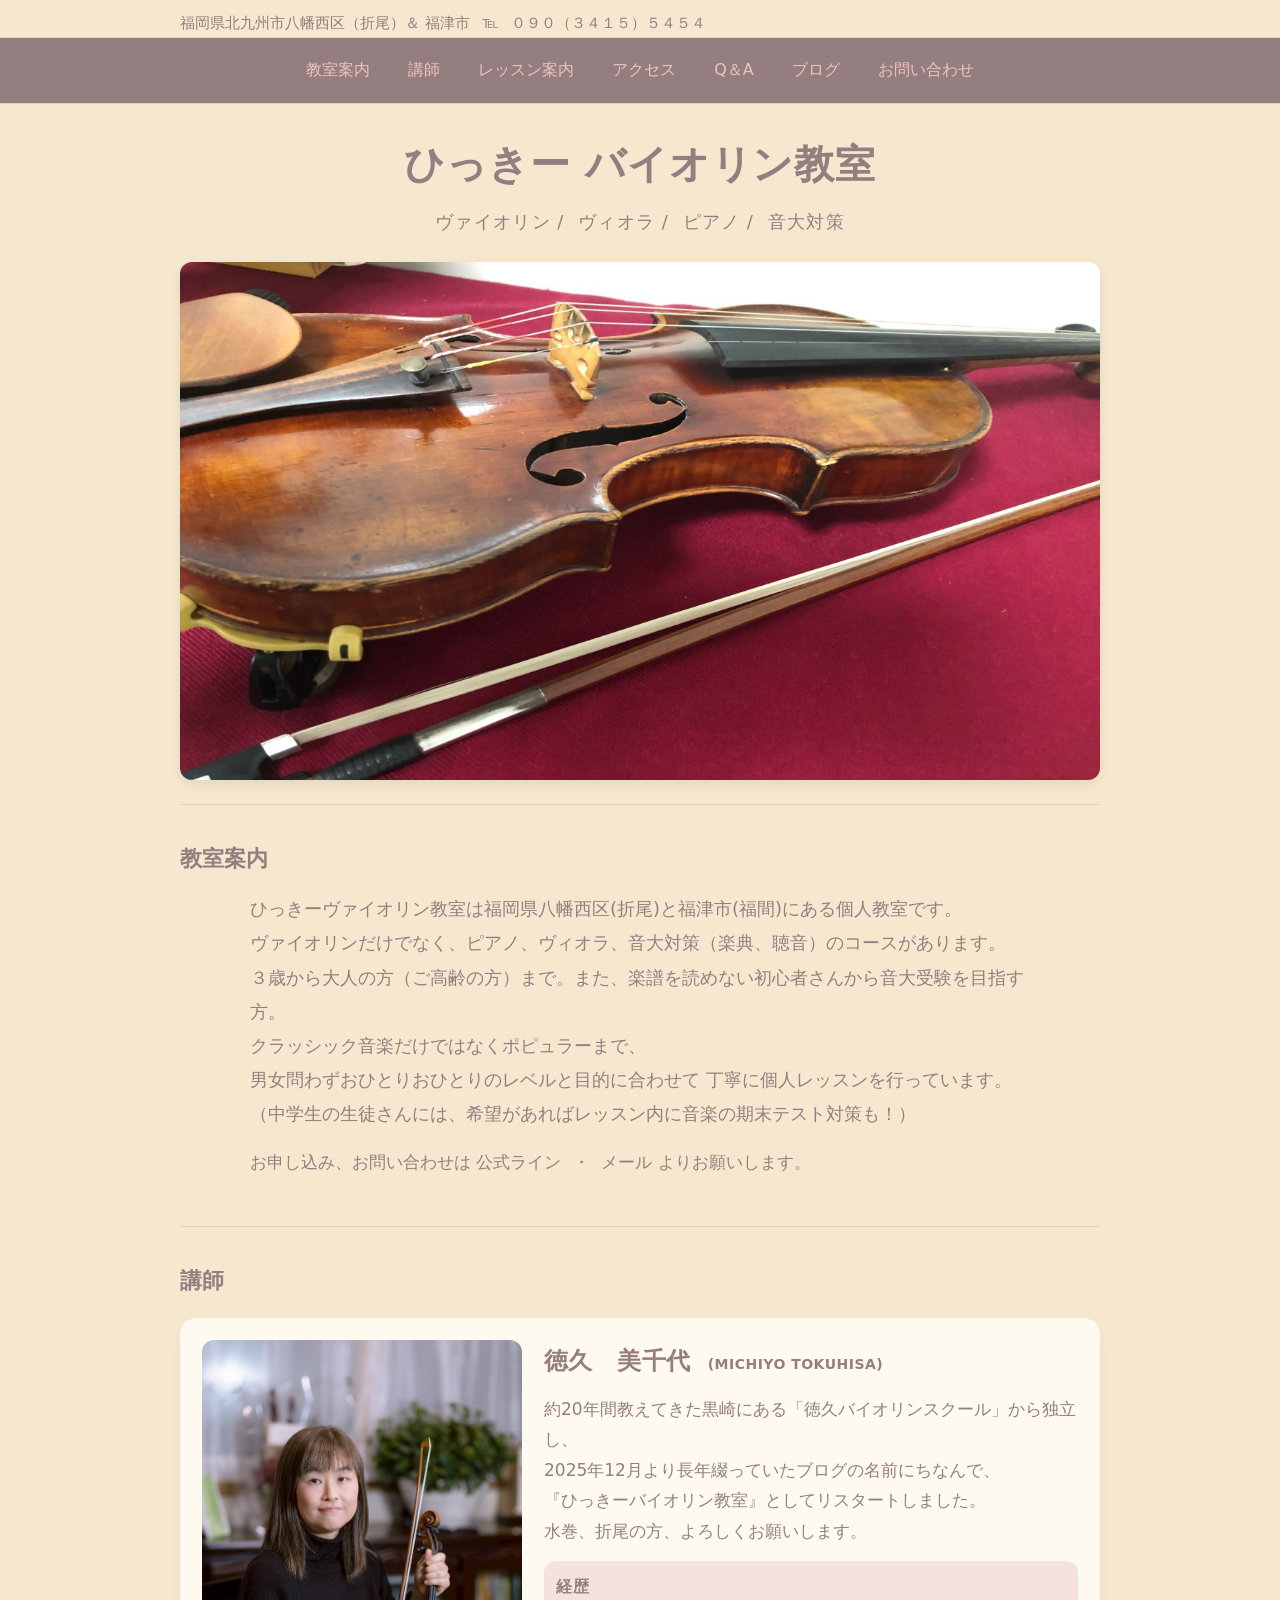
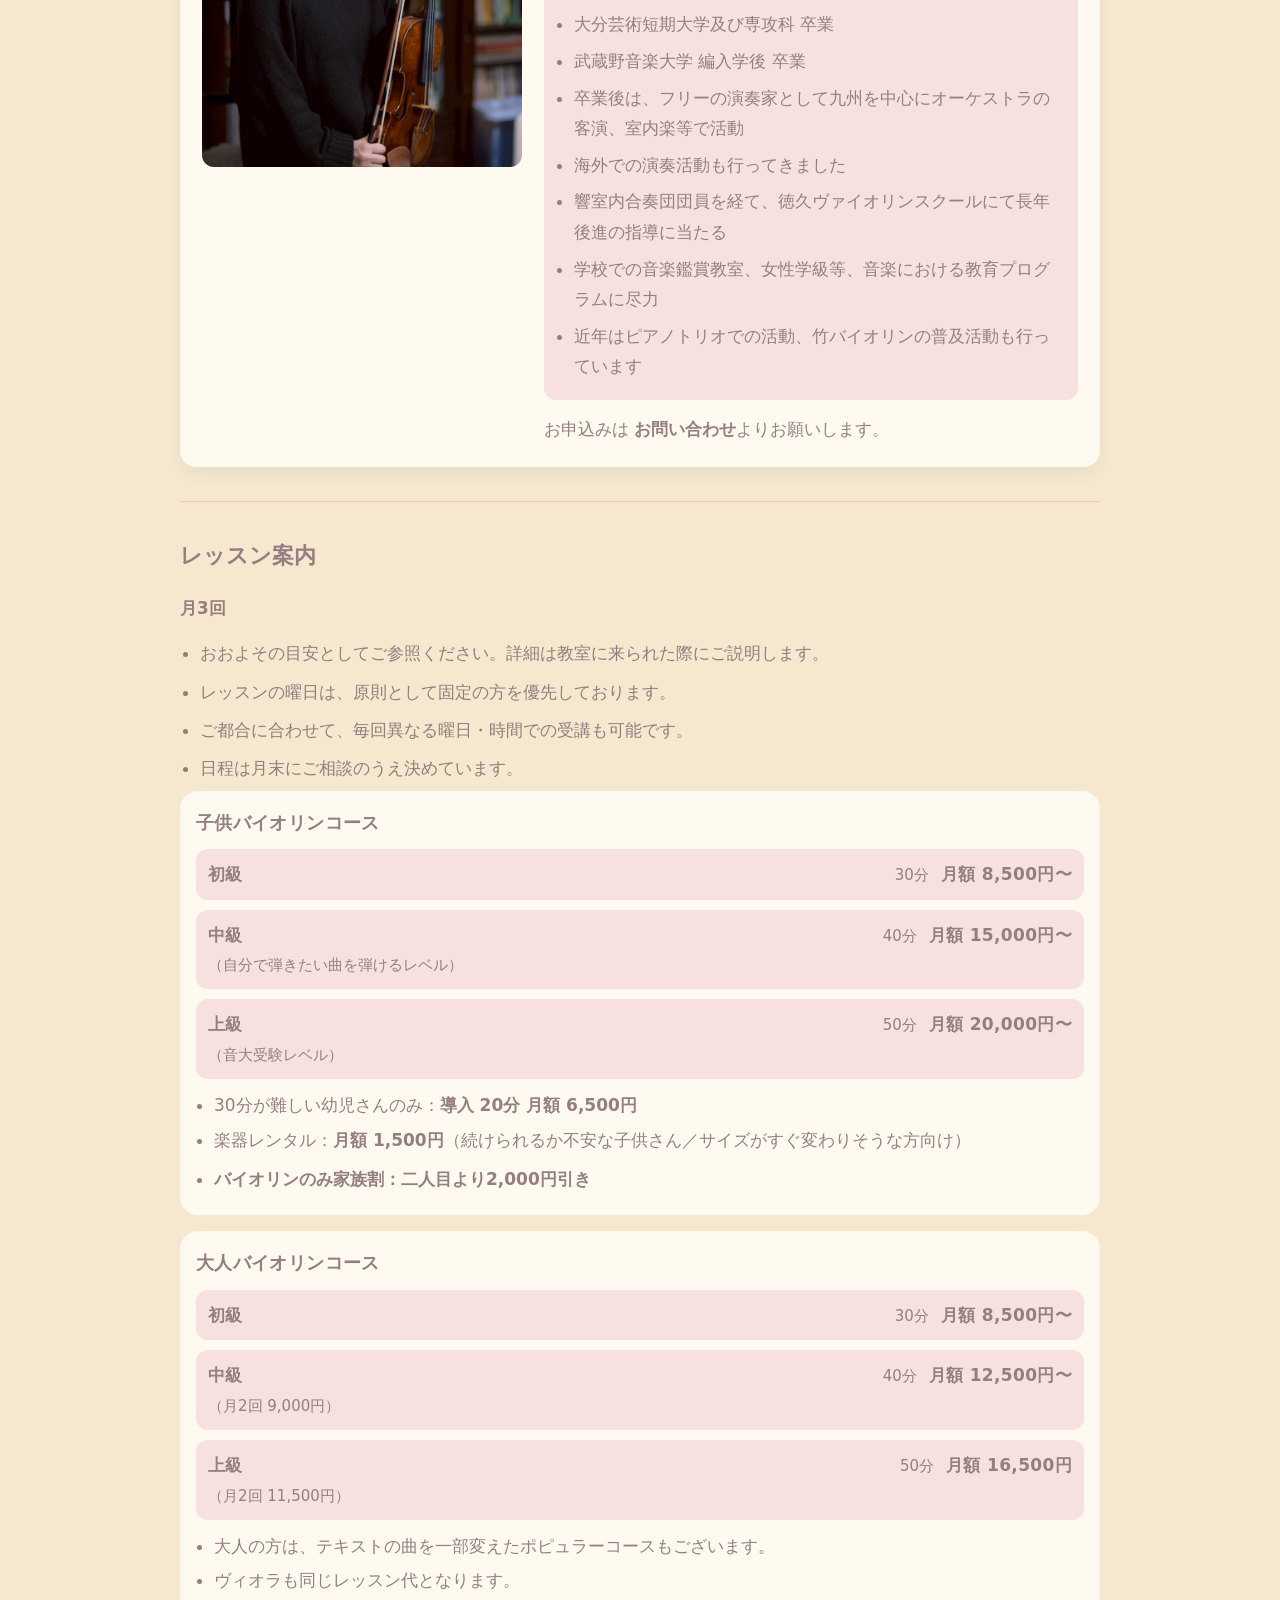
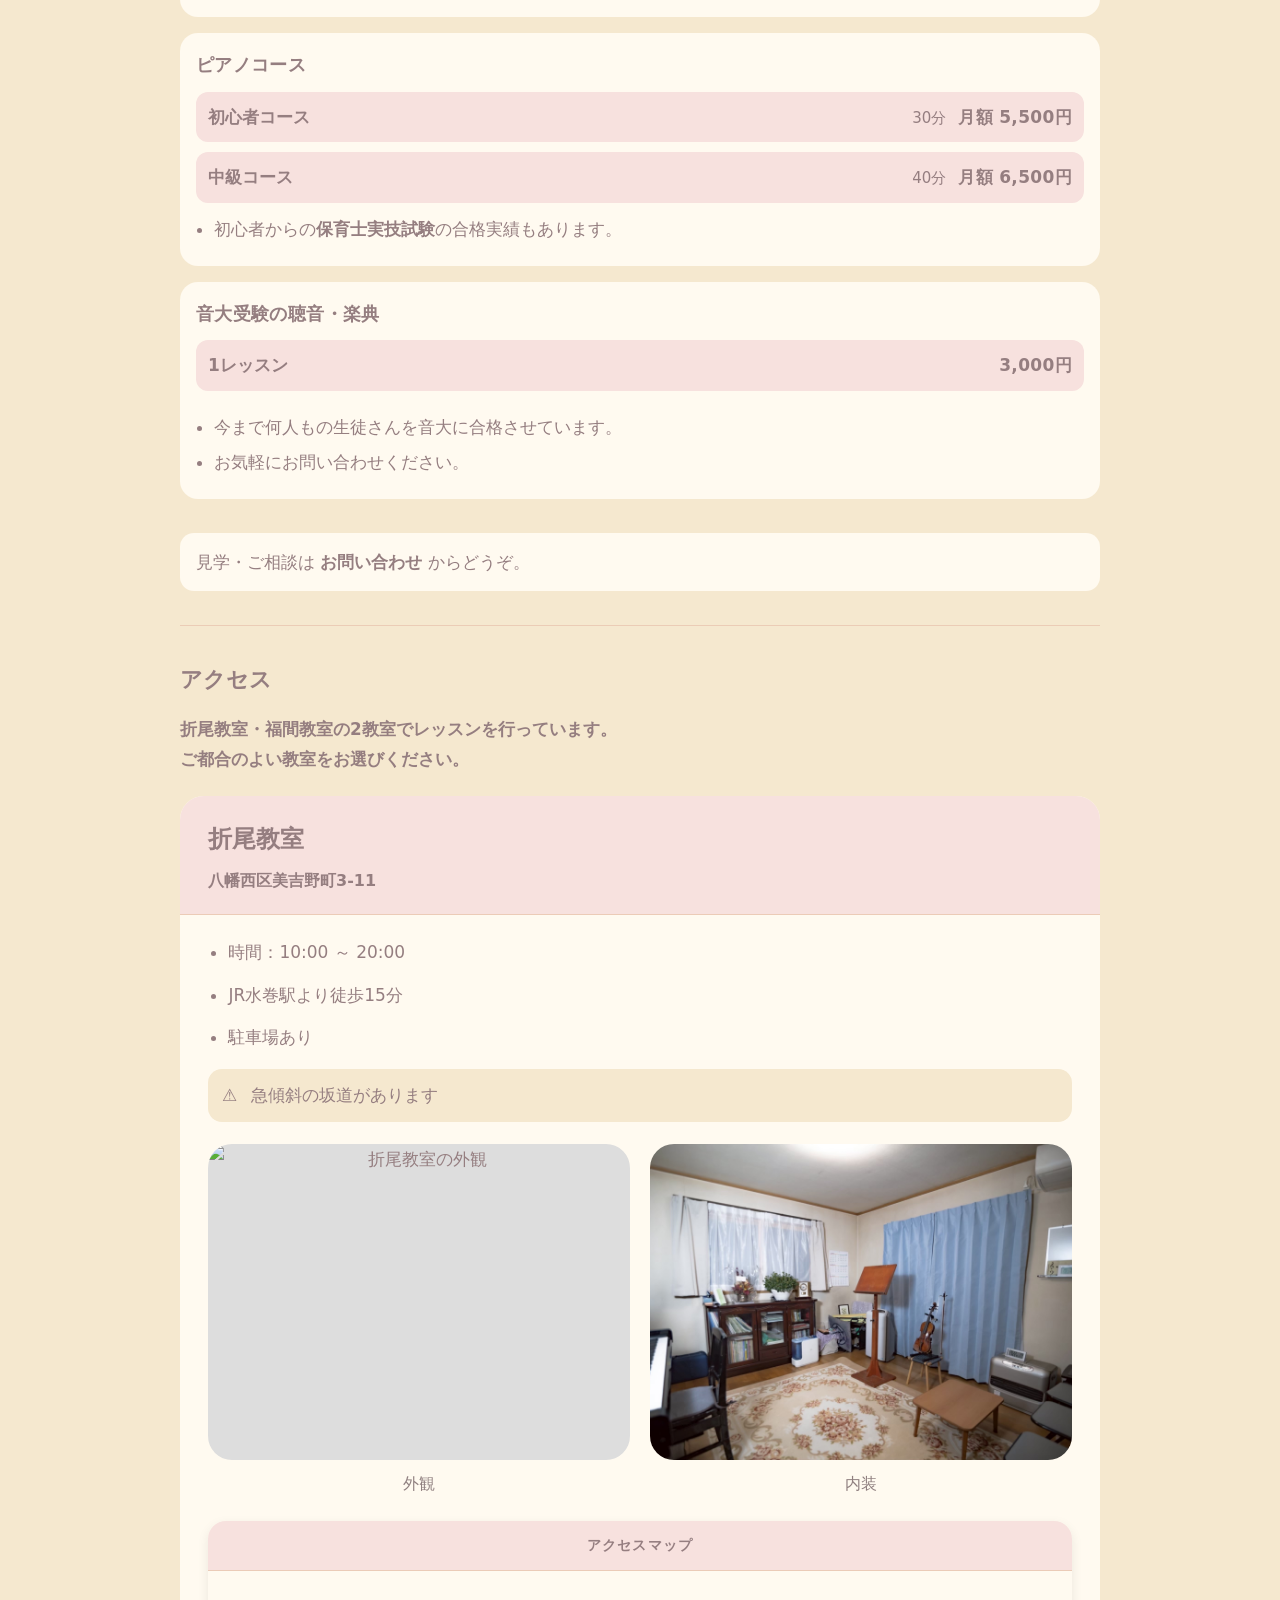
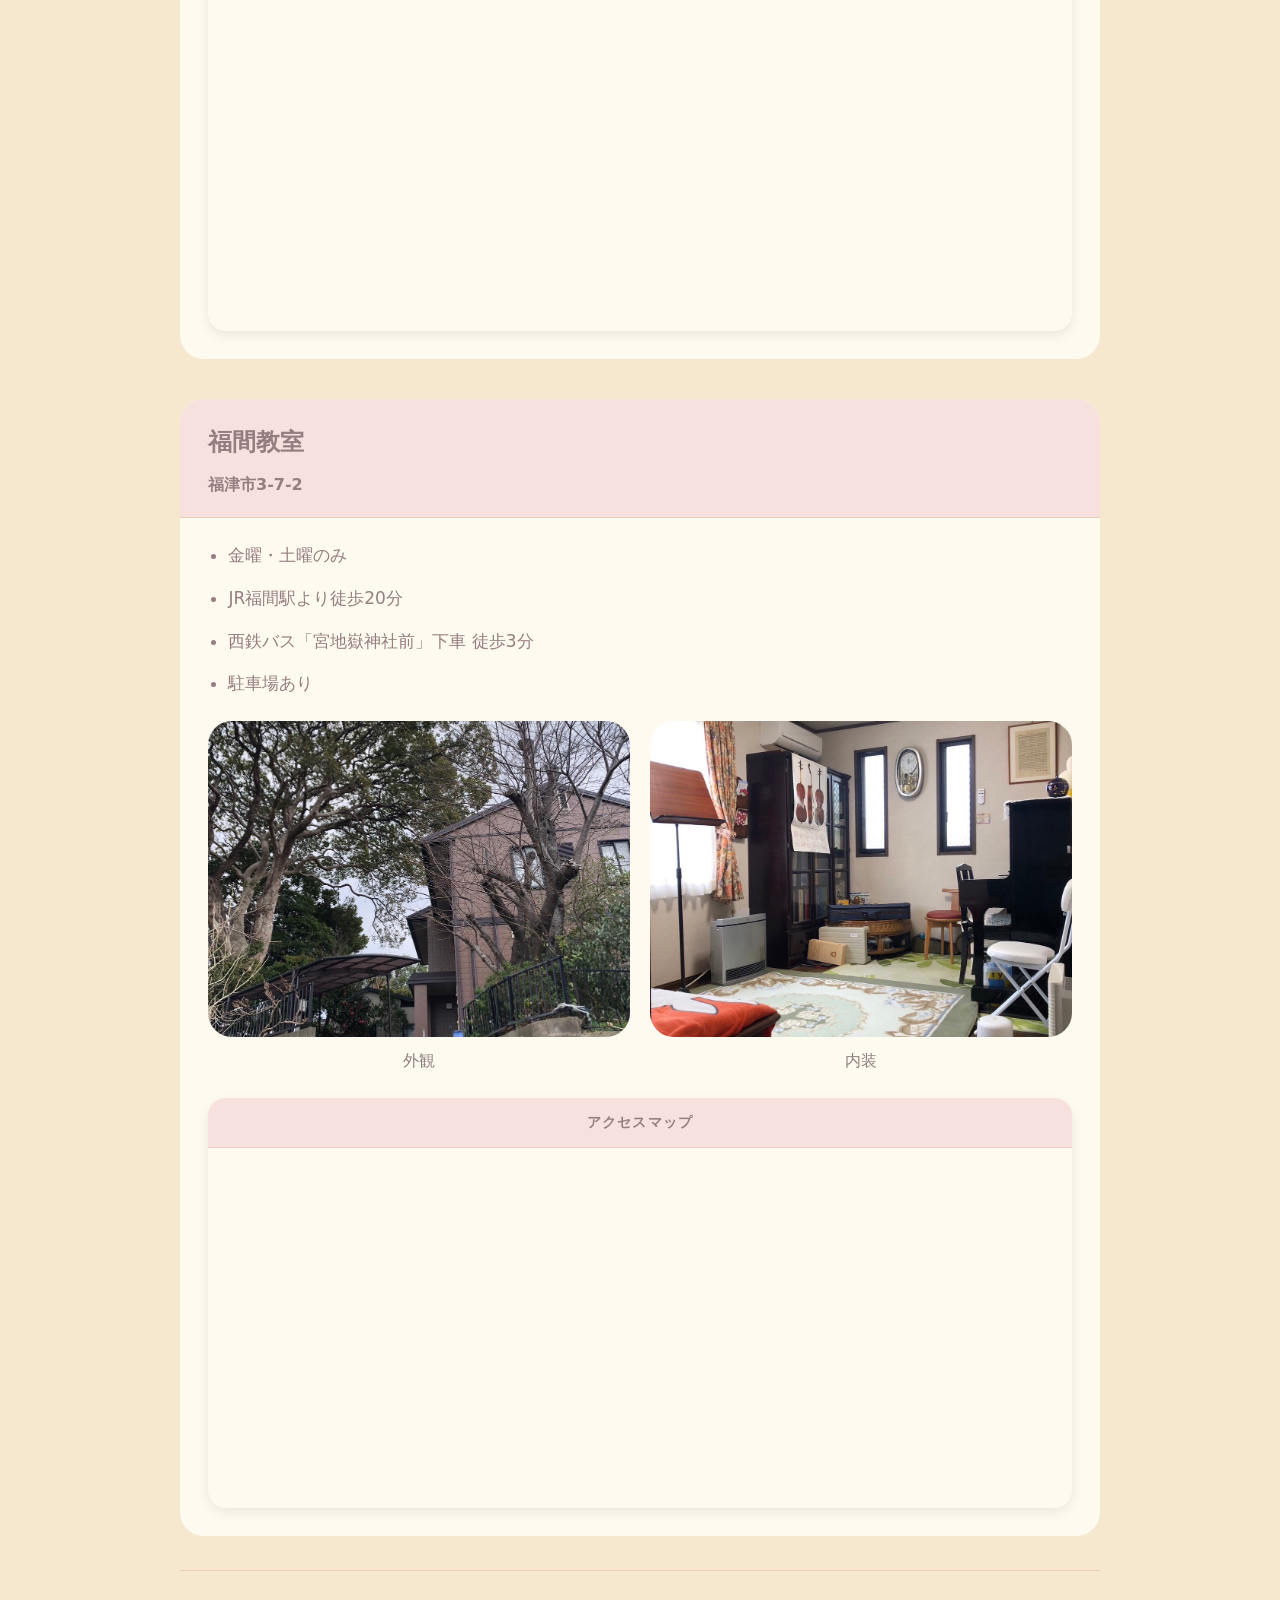
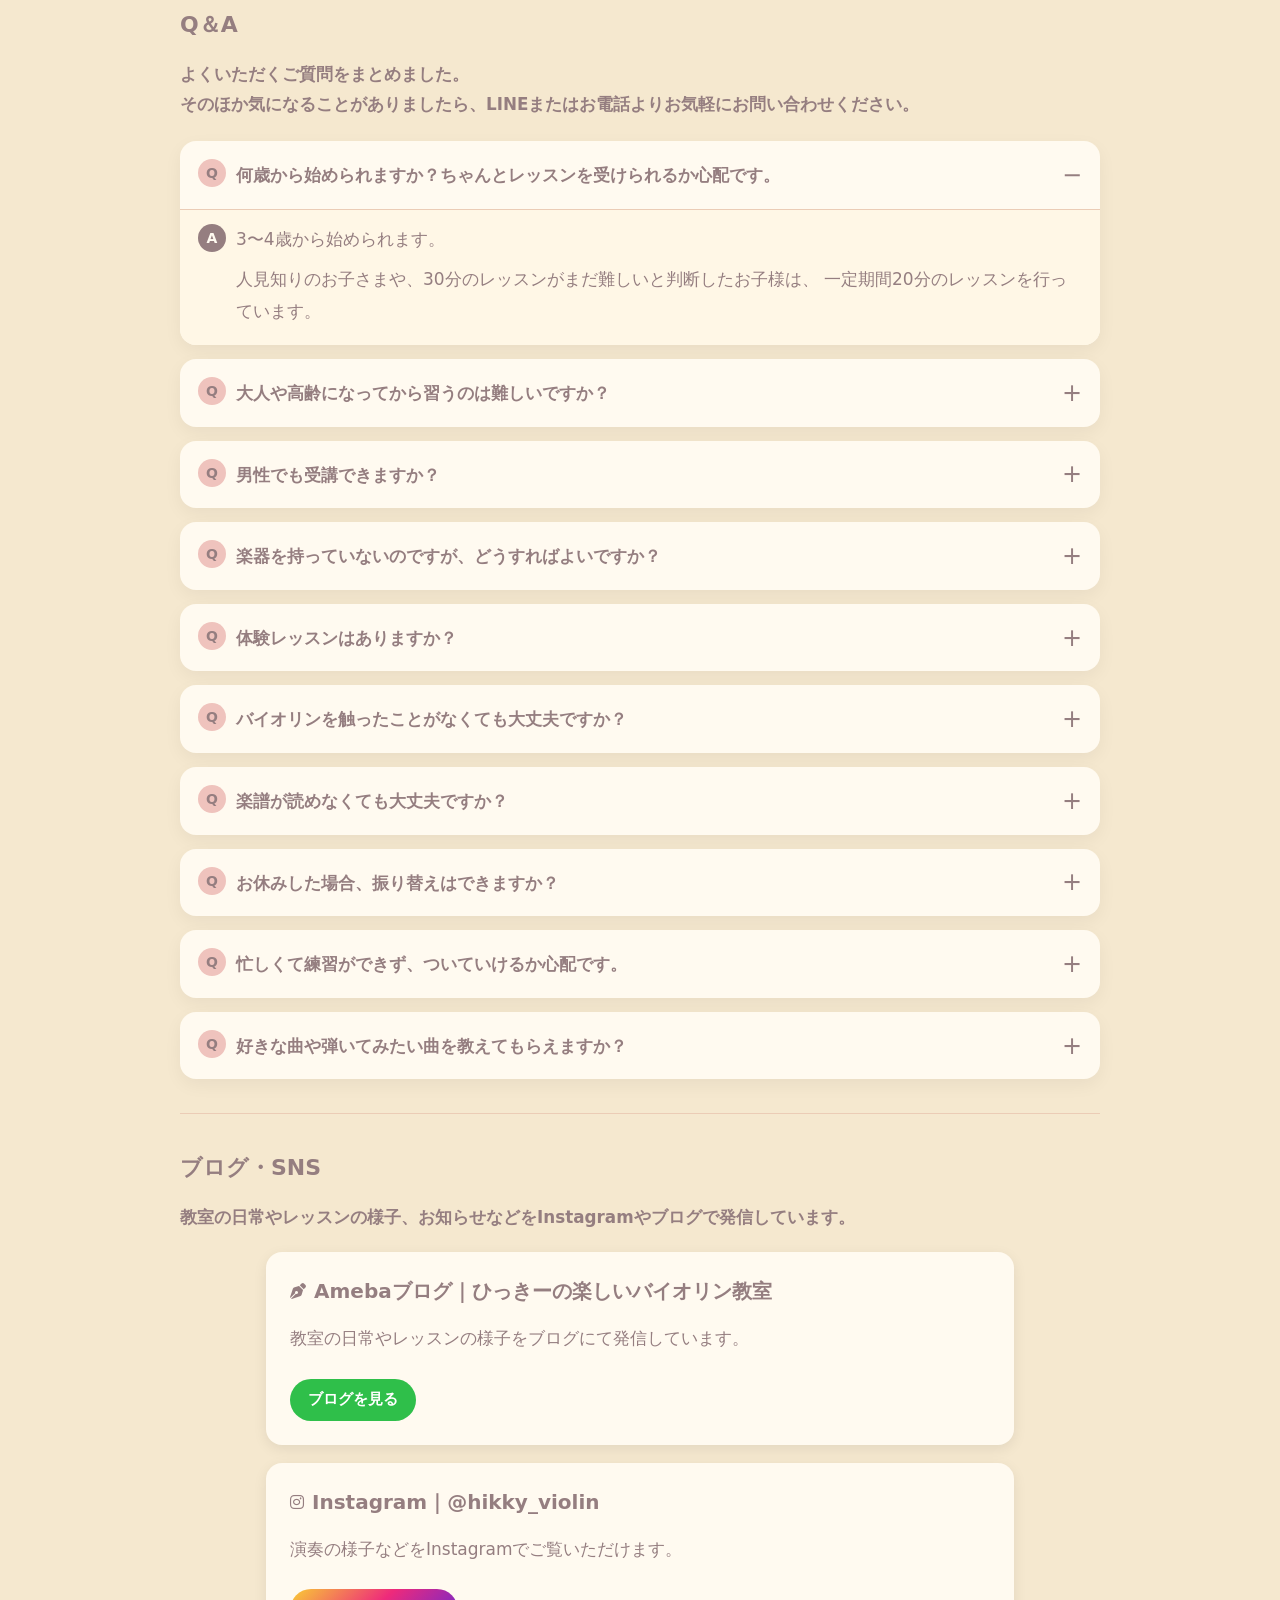
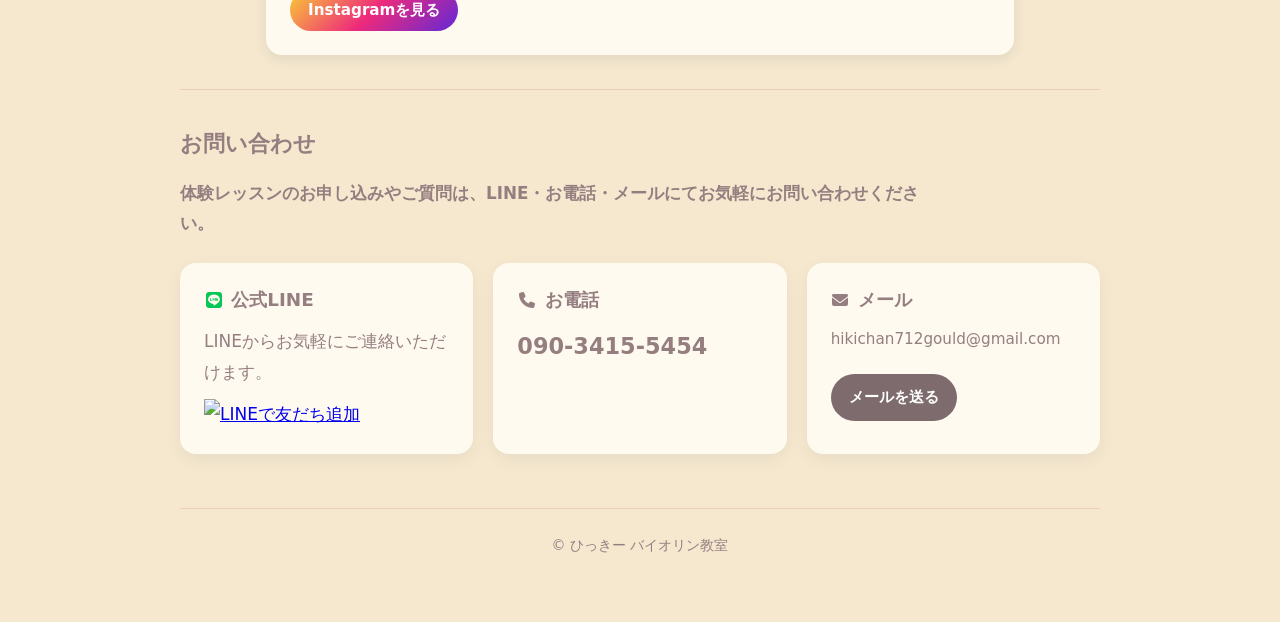
==== index.html @ 06a1b86b "修正" ====
<!doctype html>
<html lang="ja">
<head>
  <meta charset="utf-8">
  <meta name="viewport" content="width=device-width, initial-scale=1">
  <title>ひっきー バイオリン教室</title>
  <link rel="stylesheet" href="style.css">
  <link
  rel="stylesheet"
  href="https://cdnjs.cloudflare.com/ajax/libs/font-awesome/6.5.2/css/all.min.css"
  referrerpolicy="no-referrer"
  />
</head>
<body>
  <div class="topline">
    <span>福岡県北九州市八幡西区（折尾）＆ 福津市</span>
    <span class="sep">℡</span>
    <a href="tel:09034155454">０９０（３４１５）５４５４</a>
  </div>

  <div class="tabbar" role="navigation" aria-label="ページ内メニュー">
    <nav class="menu">
      <a href="#about">教室案内</a>
      <a href="#teacher">講師</a>
      <a href="#lesson">レッスン案内</a>
      <a href="#access">アクセス</a>
      <a href="#qa">Q＆A</a>
      <a href="#blog">ブログ</a>
      <a href="#contact">お問い合わせ</a>
    </nav>
  </div>

  <main class="wrap">
    <header class="hero" id="top">
      <h1 class="title">ひっきー バイオリン教室</h1>
      <p class="course-line">
        <span>ヴァイオリン</span><span class="dot">/</span>
        <span>ヴィオラ</span><span class="dot">/</span>
        <span>ピアノ</span><span class="dot">/</span>
        <span>音大対策</span>
      </p>

      <div class="hero-image">
        <img src="image/violin.png" alt="バイオリン">
      </div>
    </header>

    <section id="about" class="section">
      <h2>教室案内</h2>

      <div class="intro">
        <p>
          ひっきーヴァイオリン教室は福岡県八幡西区(折尾)と福津市(福間)にある個人教室です。<br>
          ヴァイオリンだけでなく、ピアノ、ヴィオラ、音大対策（楽典、聴音）のコースがあります。<br>
          ３歳から大人の方（ご高齢の方）まで。また、楽譜を読めない初心者さんから音大受験を目指す方。<br>
          クラッシック音楽だけではなくポピュラーまで、<br>
          男女問わずおひとりおひとりのレベルと目的に合わせて
          丁寧に個人レッスンを行っています。<br>
          （中学生の生徒さんには、希望があればレッスン内に音楽の期末テスト対策も！）
        </p>

        <p class="contactline">
          お申し込み、お問い合わせは
          <a href="#contact">公式ライン</a>
          <span class="dot">・</span>
          <a href="#contact">メール</a>
          よりお願いします。
        </p>
      </div>
    </section>

    <section id="teacher" class="section">
      <h2>講師</h2>

      <div class="teacher-card">
        <div class="teacher-photo">
          <img src="image/teacher.JPG" alt="講師の写真">
        </div>

        <div class="teacher-body">
          <p class="teacher-name">
            徳久　美千代 <span class="teacher-en">(MICHIYO TOKUHISA)</span>
          </p>

          <p class="teacher-lead">
            約20年間教えてきた黒崎にある「徳久バイオリンスクール」から独立し、<br>
            2025年12月より長年綴っていたブログの名前にちなんで、<br>
            『ひっきーバイオリン教室』としてリスタートしました。<br>
            水巻、折尾の方、よろしくお願いします。
          </p>

          <div class="teacher-block">
            <p class="teacher-label">経歴</p>
            <ul class="teacher-list">
              <li>大分芸術短期大学及び専攻科 卒業</li>
              <li>武蔵野音楽大学 編入学後 卒業</li>
              <li>卒業後は、フリーの演奏家として九州を中心にオーケストラの客演、室内楽等で活動</li>
              <li>海外での演奏活動も行ってきました</li>
              <li>響室内合奏団団員を経て、徳久ヴァイオリンスクールにて長年後進の指導に当たる</li>
              <li>学校での音楽鑑賞教室、女性学級等、音楽における教育プログラムに尽力</li>
              <li>近年はピアノトリオでの活動、竹バイオリンの普及活動も行っています</li>
            </ul>
          </div>

          <p class="teacher-cta">
            お申込みは <a href="#contact">お問い合わせ</a>よりお願いします。
          </p>
        </div>
      </div>
    </section>

    <section id="lesson" class="section">
      <h2>レッスン案内</h2>

      <div class="lesson-summary">
        <p class="lesson-main">
          <b>月3回</b>
        </p>

        <ul class="lesson-summary-list">
          <li>おおよその目安としてご参照ください。詳細は教室に来られた際にご説明します。</li>
          <li>レッスンの曜日は、原則として固定の方を優先しております。</li>
          <li>ご都合に合わせて、毎回異なる曜日・時間での受講も可能です。</li>
          <li>日程は月末にご相談のうえ決めています。</li>
        </ul>
      </div>

        <div class="lesson-grid">
          <article class="lesson-card">
            <div class="lesson-head">
              <h3>子供バイオリンコース</h3>
            </div>

            <div class="price-table">
              <div class="price-row">
                <div class="price-left">
                  <div class="price-title">初級</div>
                </div>
                <div class="price-right">
                  <span class="price-time">30分</span>
                  <span class="price-money">月額 8,500円〜</span>
                </div>
              </div>

              <div class="price-row">
                <div class="price-left">
                  <div class="price-title">中級</div>
                  <div class="price-note">（自分で弾きたい曲を弾けるレベル）</div>
                </div>
                <div class="price-right">
                  <span class="price-time">40分</span>
                  <span class="price-money">月額 15,000円〜</span>
                </div>
              </div>

              <div class="price-row">
                <div class="price-left">
                  <div class="price-title">上級</div>
                  <div class="price-note">（音大受験レベル）</div>
                </div>
                <div class="price-right">
                  <span class="price-time">50分</span>
                  <span class="price-money">月額 20,000円〜</span>
                </div>
              </div>
            </div>

            <ul class="lesson-notes">
              <li>30分が難しい幼児さんのみ：<b>導入 20分 月額 6,500円</b></li>
              <li>楽器レンタル：<b>月額 1,500円</b>（続けられるか不安な子供さん／サイズがすぐ変わりそうな方向け）</li>
              <li class="strong">バイオリンのみ家族割：<b>二人目より2,000円引き</b></li>
            </ul>
          </article>

          <article class="lesson-card">
            <div class="lesson-head">
              <h3>大人バイオリンコース</h3>
            </div>

            <div class="price-table">
              <div class="price-row">
                <div class="price-left">
                  <div class="price-title">初級</div>
                </div>
                <div class="price-right">
                  <span class="price-time">30分</span>
                  <span class="price-money">月額 8,500円〜</span>
                </div>
              </div>

              <div class="price-row">
                <div class="price-left">
                  <div class="price-title">中級</div>
                  <div class="price-note">（月2回 9,000円）</div>
                </div>
                <div class="price-right">
                  <span class="price-time">40分</span>
                  <span class="price-money">月額 12,500円〜</span>
                </div>
              </div>

              <div class="price-row">
                <div class="price-left">
                  <div class="price-title">上級</div>
                  <div class="price-note">（月2回 11,500円）</div>
                </div>
                <div class="price-right">
                  <span class="price-time">50分</span>
                  <span class="price-money">月額 16,500円</span>
                </div>
              </div>
            </div>

            <ul class="lesson-notes">
              <li>大人の方は、テキストの曲を一部変えたポピュラーコースもございます。</li>
              <li>ヴィオラも同じレッスン代となります。</li>
            </ul>
          </article>

          <article class="lesson-card">
            <div class="lesson-head">
              <h3>ピアノコース</h3>
            </div>

            <div class="price-table">
              <div class="price-row">
                <div class="price-left">
                  <div class="price-title">初心者コース</div>
                </div>
                <div class="price-right">
                  <span class="price-time">30分</span>
                  <span class="price-money">月額 5,500円</span>
                </div>
              </div>

              <div class="price-row">
                <div class="price-left">
                  <div class="price-title">中級コース</div>
                </div>
                <div class="price-right">
                  <span class="price-time">40分</span>
                  <span class="price-money">月額 6,500円</span>
                </div>
              </div>
            </div>

            <ul class="lesson-notes">
              <li>初心者からの<b>保育士実技試験</b>の合格実績もあります。</li>
            </ul>
          </article>

                  <article class="lesson-card">
            <div class="lesson-head">
              <h3>音大受験の聴音・楽典</h3>
            </div>

            <div class="price-table">
              <div class="price-row">
                <div class="price-left">
                  <div class="price-title">1レッスン</div>
                </div>
                <div class="price-right">
                  <span class="price-money">3,000円</span>
                </div>
              </div>

            <ul class="lesson-notes">
              <li>今まで何人もの生徒さんを音大に合格させています。</li>
              <li>お気軽にお問い合わせください。</li>
            </ul>
          </article>

        <div class="lesson-cta">
          <p class="lesson-cta-text">
            見学・ご相談は <a href="#contact">お問い合わせ</a> からどうぞ。
          </p>
        </div>
      </div>
    </section>

    <section id="access" class="section">
      <h2>アクセス</h2>

      <p class="access-lead">
        折尾教室・福間教室の2教室でレッスンを行っています。<br>
        ご都合のよい教室をお選びください。
      </p>

      <div class="access-grid">
        <!-- 折尾教室 -->
        <article class="access-card">
          <div class="access-head">
            <h3 class="access-name">折尾教室</h3>
            <p class="access-address">八幡西区美吉野町3-11</p>
          </div>

          <div class="access-body">
            <ul class="access-list">
              <li>時間：10:00 ～ 20:00</li>
              <li>JR水巻駅より徒歩15分</li>
              <li>駐車場あり</li>
            </ul>

            <p class="access-note">
              <span class="access-note-icon">⚠</span>
              急傾斜の坂道があります
            </p>
          </div>

          <div class="access-photos">
            <figure class="access-photo-item">
              <img src="image/orio-outside.jpeg" alt="折尾教室の外観">
              <figcaption>外観</figcaption>
            </figure>
            <figure class="access-photo-item">
              <img src="image/orio-inside.JPG" alt="折尾教室の内装">
              <figcaption>内装</figcaption>
            </figure>
          </div>

          <div class="access-map">
            <p class="access-map-title">アクセスマップ</p>
            <iframe
              src="https://www.google.com/maps/embed?pb=!1m18!1m12!1m3!1d3313.392529629147!2d130.7018900747755!3d33.85377342818557!2m3!1f0!2f0!3f0!3m2!1i1024!2i768!4f13.1!3m3!1m2!1s0x3543c8dd1123e09f%3A0xff519459af72a711!2z44Gy44Gj44GN44O844OQ44Kk44Kq44Oq44Oz5pWZ5a6kKOaKmOWwvik!5e0!3m2!1sja!2sjp!4v1773119878352!5m2!1sja!2sjp"
              loading="lazy"
              referrerpolicy="no-referrer-when-downgrade"
              allowfullscreen>
            </iframe>
          </div>
        </article>

        <!-- 福間教室 -->
        <article class="access-card">
          <div class="access-head">
            <h3 class="access-name">福間教室</h3>
            <p class="access-address">福津市3-7-2</p>
          </div>

          <div class="access-body">
            <ul class="access-list">
              <li>金曜・土曜のみ</li>
              <li>JR福間駅より徒歩20分</li>
              <li>西鉄バス「宮地嶽神社前」下車 徒歩3分</li>
              <li>駐車場あり</li>
            </ul>
          </div>

          <div class="access-photos">
            <figure class="access-photo-item">
              <img src="image/fukuma-outside.jpg" alt="福間教室の外観">
              <figcaption>外観</figcaption>
            </figure>
            <figure class="access-photo-item">
              <img src="image/fukuma-inside.jpg" alt="福間教室の内装">
              <figcaption>内装</figcaption>
            </figure>
          </div>

          <div class="access-map">
            <p class="access-map-title">アクセスマップ</p>
            <iframe
              src="https://www.google.com/maps/embed?pb=!1m18!1m12!1m3!1d3316.3931439535813!2d130.4814954747718!3d33.77634443224982!2m3!1f0!2f0!3f0!3m2!1i1024!2i768!4f13.1!3m3!1m2!1s0x3542294431934e19%3A0x6fef5cfd86f785c0!2z44Gy44Gj44GN44O844OQ44Kk44Kq44Oq44Oz5pWZ5a6k77yI56aP6ZaT77yJ!5e0!3m2!1sja!2sjp!4v1773119811101!5m2!1sja!2sjp"
              loading="lazy"
              referrerpolicy="no-referrer-when-downgrade"
              allowfullscreen>
            </iframe>
          </div>
        </article>
      </div>
    </section>

    <section id="qa" class="section">
      <h2>Q＆A</h2>

      <p class="qa-lead">
        よくいただくご質問をまとめました。<br>
        そのほか気になることがありましたら、LINEまたはお電話よりお気軽にお問い合わせください。
      </p>

      <div class="qa-list">
        <details class="qa-item" open>
          <summary><span>何歳から始められますか？ちゃんとレッスンを受けられるか心配です。</span></summary>
          <div class="qa-answer">
            <p class="qa-answer-main">3〜4歳から始められます。</p>
            <p class="qa-answer-sub">
              人見知りのお子さまや、30分のレッスンがまだ難しいと判断したお子様は、
              一定期間20分のレッスンを行っています。
            </p>
          </div>
        </details>

        <details class="qa-item">
          <summary><span>大人や高齢になってから習うのは難しいですか？</span></summary>
          <div class="qa-answer">
            <p class="qa-answer-main">いいえ、難しくありません。</p>
            <p class="qa-answer-sub">
              大人になってからバイオリンを初めて、憧れの楽曲を弾けるようになった方もたくさんいらっしゃいます。<br>
              生徒様の中には70歳になってから習い始めた方もおり、新しい趣味が出来たと楽しく通われています。<br>
              手先と脳の運動が良い刺激になるとおっしゃる方もいますので、ご高齢の方にもおすすめです。
            </p>
          </div>
        </details>

        <details class="qa-item">
          <summary><span>男性でも受講できますか？</span></summary>
          <div class="qa-answer">
            <p class="qa-answer-main">はい。性別を問わず、どなたでも受講していただけます。</p>
            <p class="qa-answer-sub">
              当教室では全体の3割ほど男性の生徒さんが通われています。
            </p>
          </div>
        </details>

        <details class="qa-item">
          <summary><span>楽器を持っていないのですが、どうすればよいですか？</span></summary>
          <div class="qa-answer">
            <p class="qa-answer-main">見学の際におすすめの楽器をご案内しています。</p>
            <p class="qa-answer-sub">
              また、レンタル楽器のご用意もありますので、まだ楽器をお持ちでない方もお気軽にご相談ください。
            </p>
          </div>
        </details>

        <details class="qa-item">
          <summary><span>体験レッスンはありますか？</span></summary>
          <div class="qa-answer">
            <p class="qa-answer-main">まずはレッスンのご見学をおすすめしています。</p>
            <p class="qa-answer-sub">
              バイオリンは、すぐに音を出して演奏できる楽器ではないため、当教室ではまずレッスンのご見学をおすすめしております。<br>
              教室の雰囲気や指導内容をご覧いただいた上で、ご検討いただければと思います。
            </p>
          </div>
        </details>

        <details class="qa-item">
          <summary><span>バイオリンを触ったことがなくても大丈夫ですか？</span></summary>
          <div class="qa-answer">
            <p class="qa-answer-main">はい、大丈夫です。</p>
            <p class="qa-answer-sub">
              バイオリンだけでなくピアノなど楽器全般に触れたことのない生徒さんも多数いらっしゃいますので、ご安心ください。

            </p>
          </div>
        </details>

        <details class="qa-item">
          <summary><span>楽譜が読めなくても大丈夫ですか？</span></summary>
          <div class="qa-answer">
            <p class="qa-answer-main">はい、大丈夫です。</p>
            <p class="qa-answer-sub">
              ピアノの生徒さんはワークブックを使って楽譜を読む練習を行い、
              バイオリンの生徒さんも段階的に読めるように進めていきます。
            </p>
          </div>
        </details>

        <details class="qa-item">
          <summary><span>お休みした場合、振り替えはできますか？</span></summary>
          <div class="qa-answer">
            <p class="qa-answer-main">振り替えレッスンは可能です。</p>
            <p class="qa-answer-sub">
              ただし、当日キャンセルの場合は振り替えレッスンが10分短縮となります。<br>
              また、キャンセルが何度も続く場合には、振り替えをお受けできないことがあります。
            </p>
          </div>
        </details>

        <details class="qa-item">
          <summary><span>忙しくて練習ができず、ついていけるか心配です。</span></summary>
          <div class="qa-answer">
            <p class="qa-answer-main">生徒さんお一人おひとりのペースに合わせてレッスンを行っていますので、ご安心ください。</p>
          </div>
        </details>

        <details class="qa-item">
          <summary><span>好きな曲や弾いてみたい曲を教えてもらえますか？</span></summary>
          <div class="qa-answer">
            <p class="qa-answer-main">ご希望の曲の指導も行っています。</p>
            <p class="qa-answer-sub">
              発表会やご自身で演奏される機会に向けて、ご希望の曲の指導も行っています。<br>
              ただし、レッスンの進度や曲の難易度によっては、ご希望に添えない場合もありますのでご了承ください。
            </p>
          </div>
        </details>
      </div>

    </section>

    <section id="blog" class="section">
      <h2>ブログ・SNS</h2>

      <p class="blog-card-lead">
        教室の日常やレッスンの様子、お知らせなどをInstagramやブログで発信しています。
      </p>

      <a
        href="https://ameblo.jp/tamachan4pudding/"
        class="blog-link-card ameblo-card"
        target="_blank"
        rel="noopener"
      >
        <div class="blog-link-card-text">
          <h3>
            <i class="fa-solid fa-pen-nib blog-title-icon" aria-hidden="true"></i>
            Amebaブログ｜ひっきーの楽しいバイオリン教室
          </h3>
          <p>教室の日常やレッスンの様子をブログにて発信しています。</p>
          <span class="blog-link-button">ブログを見る</span>
        </div>
      </a>

      <a
        href="https://www.instagram.com/hikky_violin/"
        class="blog-link-card instagram-card"
        target="_blank"
        rel="noopener"
      >
        <div class="blog-link-card-text">
          <h3>
            <i class="fa-brands fa-instagram blog-title-icon" aria-hidden="true"></i>
            Instagram｜@hikky_violin
          </h3>
          <p>演奏の様子などをInstagramでご覧いただけます。</p>
          <span class="blog-link-button">Instagramを見る</span>
        </div>
      </a>
    </section>

    <section id="contact" class="section">
      <h2>お問い合わせ</h2>
      <p class="contact-lead">
        体験レッスンのお申し込みやご質問は、LINE・お電話・メールにてお気軽にお問い合わせください。
      </p>

      <div class="contact-grid">
        <!-- LINE -->
        <div class="contact-card">
          <h3 class="contact-title">
            <i class="fa-brands fa-line" aria-hidden="true"></i>
            <span>公式LINE</span>
          </h3>
          <p>LINEからお気軽にご連絡いただけます。</p>
          <a href="https://lin.ee/ZvDNDqdn" target="_blank" rel="noopener">
            <img src="https://scdn.line-apps.com/n/line_add_friends/btn/ja.png" alt="LINEで友だち追加">
          </a>
        </div>

        <!-- 電話 -->
        <div class="contact-card">
          <h3 class="contact-title">
            <i class="fa-solid fa-phone" aria-hidden="true"></i>
            <span>お電話</span>
          </h3>
          <p class="contact-tel">
            <a href="tel:09034155454">090-3415-5454</a>
          </p>
        </div>

        <!-- メール -->
        <div class="contact-card">
          <h3 class="contact-title">
            <i class="fa-solid fa-envelope" aria-hidden="true"></i>
            <span>メール</span>
          </h3>

          <p class="contact-note">hikichan712gould@gmail.com</p>
          <a
            href="mailto:hikichan712gould@gmail.com"
            class="contact-button contact-button-mail"
          >
            メールを送る
          </a>
        </div>
      </div>
    </section>

    <footer class="footer">
      <p>© ひっきー バイオリン教室</p>
    </footer>
  </main>
</body>
</html>
---- style.css ----
:root {
  --base: #f5e8cf;
  --base_2: #fff7e6;
  --accent: #efc3bd;
  --accent_2: color-mix(in srgb, var(--accent) 50%, #fff);
  --sub: #957e80;
  --line: #ebccb6;
  --white: #fffaf0;
  --muted: #8f7f7f;
  --max: 920px;
  --shadow-sm: 0 4px 12px rgba(0, 0, 0, 0.08);
  --shadow-md: 0 6px 18px rgba(0, 0, 0, 0.05);
  --shadow-lg: 0 8px 22px rgba(0, 0, 0, 0.12);
  --radius-sm: 12px;
  --radius-md: 16px;
  --radius-lg: 24px;
}

html {
  scroll-behavior: smooth;
}

body {
  margin: 0;
  background: var(--base);
  color: var(--sub);
  font-family: system-ui, -apple-system, "Segoe UI", "Noto Sans JP",
    "Hiragino Kaku Gothic ProN", "Yu Gothic", "Meiryo", sans-serif;
  font-size: 16px;
  line-height: 1.8;
}

.topline,
.wrap,
.menu {
  max-width: var(--max);
  margin: 0 auto;
}

.topline {
  padding: 10px 16px 0;
  font-size: 15px;
}

.wrap {
  padding: 10px 16px 64px;
}

.sep {
  margin: 0 8px;
}

.dot {
  margin: 0 6px;
  color: var(--sub);
}

.topline a,
.contactline a,
.teacher-cta a,
.lesson-cta a,
.qa-contact a,
.contact-tel a {
  color: inherit;
  text-decoration: none;
}

.topline a:hover,
.contactline a:hover,
.teacher-cta a:hover,
.lesson-cta a:hover,
.qa-contact a:hover,
.contact-tel a:hover {
  text-decoration: underline;
}

/* hero */
.hero {
  padding-top: 8px;
  text-align: center;
}

.hero-image {
  margin: 24px 0;
}

.hero-image img {
  display: block;
  width: 100%;
  max-width: 100%;
  height: auto;
  margin: 0 auto;
  border-radius: var(--radius-sm);
  box-shadow: var(--shadow-sm);
}

.title {
  margin: 6px 0;
  color: var(--sub);
  font-size: 40px;
  font-weight: 700;
  letter-spacing: 0.02em;
}

.course-line {
  margin: 0 0 10px;
  color: var(--sub);
  font-size: 18px;
  letter-spacing: 0.08em;
}

/* tab */
.tabbar {
  position: sticky;
  top: 0;
  z-index: 50;
  background: var(--sub);
  border-top: 1px solid var(--line);
  border-bottom: 1px solid var(--line);
}

.menu {
  display: flex;
  flex-wrap: wrap;
  justify-content: center;
  gap: 14px;
  padding: 10px 16px;
  font-size: 16px;
}

.menu a {
  padding: 8px 12px;
  border-radius: 999px;
  color: var(--accent);
  text-decoration: none;
  transition: 0.2s ease;
}

.menu a:hover {
  background: var(--accent);
  color: var(--sub);
}

/* common section */
.section {
  padding: 34px 0;
  border-top: 1px solid var(--line);
  scroll-margin-top: 72px;
}

.section h2 {
  margin: 0 0 14px;
  color: var(--sub);
  font-size: 22px;
  font-weight: 700;
}

.intro,
.qa-lead,
.access-lead,
.contact-lead {
  max-width: 760px;
}

.intro {
  margin: 0 auto;
  font-size: 16px;
}

.intro p {
  margin: 0 0 12px;
}

.access-lead,
.qa-lead,
.contact-lead {
  margin: 14px 0 22px;
  line-height: 1.9;
}

.contactline {
  margin-top: 6px;
  font-size: 15px;
}

.footer {
  margin-top: 20px;
  padding-top: 24px;
  border-top: 1px solid var(--line);
  color: var(--sub);
  font-size: 14px;
}

.footer p {
  margin: 0;
  text-align: center;
}

/* teacher */
.teacher-card {
  display: grid;
  gap: 18px;
  align-items: start;
  margin-top: 18px;
  padding: 18px;
  border-radius: var(--radius-md);
  background: var(--white);
  box-shadow: var(--shadow-md);
}

.teacher-photo img {
  display: block;
  width: 100%;
  height: auto;
  border-radius: var(--radius-sm);
}

.teacher-name {
  margin: 0 0 10px;
  font-size: 22px;
  font-weight: 800;
  letter-spacing: 0.02em;
}

.teacher-en {
  margin-left: 8px;
  font-size: 14px;
  font-weight: 700;
}

.teacher-lead {
  margin: 0 0 14px;
}

.teacher-block {
  padding: 12px;
  border-radius: var(--radius-sm);
  background: var(--accent_2);
}

.teacher-label {
  margin: 0 0 8px;
  color: var(--sub);
  font-size: 16px;
  font-weight: 800;
  letter-spacing: 0.06em;
}

.teacher-list {
  margin: 0;
  padding-left: 18px;
}

.teacher-list li {
  margin-bottom: 6px;
}

.teacher-cta {
  margin: 14px 0 0;
}

.teacher-cta a {
  font-weight: 700;
}

/* lesson */
.lesson-wrap {
  margin-top: 14px;
}

.lesson-lead {
  max-width: 780px;
  margin: 0 0 18px;
  line-height: 1.9;
}

.lesson-grid {
  display: grid;
  gap: 16px;
}

.lesson-card {
  padding: 16px;
  border-radius: 18px;
  background: var(--white);
}

.lesson-head {
  display: flex;
  align-items: baseline;
  justify-content: space-between;
  gap: 10px;
  margin-bottom: 10px;
}

.lesson-head h3 {
  margin: 0;
  color: var(--sub);
  font-size: 18px;
  letter-spacing: 0.02em;
}

.badge {
  display: inline-block;
  padding: 4px 10px;
  border-radius: 999px;
  background: var(--accent_2);
  color: var(--sub);
  font-size: 12px;
  font-weight: 700;
  white-space: nowrap;
}

.price-table {
  display: grid;
  gap: 10px;
  margin-top: 4px;
}

.price-row,
.lesson-bigprice {
  display: flex;
  align-items: baseline;
  justify-content: space-between;
  gap: 12px;
  padding: 10px 12px;
  border-radius: var(--radius-sm);
  background: var(--accent_2);
}

.price-title {
  font-weight: 800;
}

.price-note,
.price-time,
.lesson-bigprice-label {
  color: var(--sub);
  font-size: 15px;
}

.price-note {
  margin-top: 2px;
}

.price-right {
  display: flex;
  align-items: baseline;
  gap: 12px;
  white-space: nowrap;
}

.price-money,
.lesson-bigprice-money {
  color: var(--sub);
  font-weight: 900;
  letter-spacing: 0.02em;
}

.lesson-bigprice {
  padding: 14px 12px;
}

.lesson-bigprice-money {
  font-size: 20px;
}

.lesson-summary {
  margin-top: 18px;
}

.lesson-main {
  margin: 0 0 14px;
  line-height: 1.8;
  font-size: 1.05rem;
  color: var(--sub);
}

.lesson-highlight {
  display: inline-block;
  margin-right: 8px;
  padding: 4px 10px;
  border-radius: 999px;
  background: var(--white);
  color: var(--sub);
  font-weight: 700;
}

.lesson-summary-list {
  margin: 0;
  padding-left: 1.2em;
  color: var(--muted);
  line-height: 1.9;
}

.lesson-summary-list li {
  margin-bottom: 6px;
}

.lesson-notes {
  margin: 12px 0 0;
  padding-left: 18px;
  color: var(--sub);
}

.lesson-notes li {
  margin-bottom: 6px;
  line-height: 1.7;
}

.lesson-notes .strong {
  margin-top: 10px;
  font-weight: 800;
}

.lesson-cta {
  margin-top: 18px;
  padding: 14px 16px;
  border-radius: 14px;
  background: var(--white);
}

.lesson-cta-text {
  margin: 0;
}

.lesson-cta a {
  font-weight: 800;
}

/* access */
.access-grid {
  display: grid;
  gap: 40px;
}

.access-card {
  display: flex;
  flex-direction: column;
  overflow: hidden;
  border-radius: var(--radius-lg);
  background: var(--white);
}

.access-head {
  padding: 22px 28px 18px;
  background: var(--accent_2);
  border-bottom: 1px solid color-mix(in srgb, var(--accent) 15%, var(--line));
}

.access-name {
  margin: 0 0 6px;
  font-size: 24px;
  font-weight: 800;
  color: var(--sub);
}

.access-address {
  margin: 0;
  color: var(--sub);
  font-size: 16px;
  font-weight: 700;
}

.access-body {
  min-width: 0;
  padding: 22px 28px 0;
}

.access-list {
  display: grid;
  gap: 12px;
  margin: 0;
  padding-left: 1.2em;
}

.access-list li {
  line-height: 1.8;
}

.access-note {
  margin: 16px 0 0;
  padding: 12px 14px;
  border-radius: 14px;
  background: var(--base);
  color: var(--sub);
  line-height: 1.7;
}

.access-note-icon {
  display: inline-block;
  margin-right: 8px;
  font-weight: 700;
}

.access-photos {
  display: grid;
  grid-template-columns: 1fr 1fr;
  gap: 20px;
  padding: 22px 28px 0;
}

.access-photo-item {
  margin: 0;
  text-align: center;
}

.access-photo-item img {
  display: block;
  width: 100%;
  aspect-ratio: 4 / 3;
  object-fit: cover;
  border-radius: var(--radius-lg);
  background: #ddd;
}

.access-photo-item figcaption {
  margin-top: 10px;
  font-size: 16px;
  color: var(--muted);
}

.access-map {
  width: calc(100% - 56px);
  margin: 22px auto 28px;
  overflow: hidden;
  border-radius: 18px;
  background: var(--white);
  box-shadow: var(--shadow-sm);
}

.access-map-title {
  margin: 0;
  padding: 12px 16px;
  border-bottom: 1px solid color-mix(in srgb, var(--accent) 12%, var(--line));
  background: var(--accent_2);
  color: var(--sub);
  font-size: 14px;
  font-weight: 800;
  letter-spacing: 0.08em;
  text-align: center;
}

.access-map iframe {
  display: block;
  width: 100%;
  height: 360px;
  border: 0;
}

/* qa */
.qa-list {
  display: grid;
  gap: 14px;
}

.qa-item {
  overflow: hidden;
  border-radius: var(--radius-md);
  background: var(--white);
  box-shadow: var(--shadow-md);
}

.qa-item summary {
  position: relative;
  display: grid;
  grid-template-columns: 28px 1fr;
  align-items: start;
  column-gap: 10px;
  padding: 18px 52px 18px 18px;
  cursor: pointer;
  list-style: none;
}

.qa-item summary::-webkit-details-marker {
  display: none;
}

.qa-item summary::before {
  content: "Q";
  display: inline-flex;
  align-items: center;
  justify-content: center;
  width: 28px;
  height: 28px;
  border-radius: 999px;
  background: var(--accent);
  color: var(--sub);
  font-size: 14px;
  font-weight: 800;
  line-height: 1;
}

.qa-item summary span {
  display: block;
  padding-top: 1px;
  font-weight: 700;
  line-height: 1.8;
}

.qa-item summary::after {
  content: "+";
  position: absolute;
  top: 50%;
  right: 18px;
  transform: translateY(-50%);
  color: var(--sub);
  font-size: 24px;
  font-weight: 400;
  line-height: 1;
}

.qa-item[open] summary::after {
  content: "−";
}

.qa-answer {
  padding: 0 18px 18px;
  border-top: 1px solid var(--line);
  background: var(--base_2);
}

.qa-answer-main {
  display: grid;
  grid-template-columns: 28px 1fr;
  align-items: start;
  column-gap: 10px;
  margin: 14px 0 0;
  line-height: 1.8;
}

.qa-answer-main::before {
  content: "A";
  display: inline-flex;
  align-items: center;
  justify-content: center;
  width: 28px;
  height: 28px;
  border-radius: 999px;
  background: var(--sub);
  color: var(--white);
  font-size: 14px;
  font-weight: 800;
  line-height: 1;
}

.qa-answer-sub {
  margin: 8px 0 0 38px;
  line-height: 1.9;
}

.qa-contact {
  margin-top: 20px;
  padding: 18px 20px;
  border-radius: var(--radius-md);
  background: var(--base);
}

.qa-contact p {
  margin: 0;
  line-height: 1.9;
}

.qa-contact a {
  color: var(--sub);
  font-weight: 700;
}

/* blog */

.blog-card-lead,
.contact-lead,
.access-lead,
.qa-lead {
  font-size: 1.05rem;
  font-weight: 600;
  line-height: 1.8;
}

.blog-card-group {
  padding: 24px;
  border-radius: var(--radius-md);
  background: var(--white);
  color: var(--sub);
}

.blog-card-lead {
  margin: 0 0 20px;
  font-size: 1.05rem;
  font-weight: 600;
  line-height: 1.8;
}

.blog-link-card {
  display: block;
  max-width: 700px;
  margin: 0 auto 18px;
  padding: 24px;
  border-radius: var(--radius-md);
  background: var(--white);
  color: var(--sub);
  box-shadow: 0 4px 14px rgba(0, 0, 0, 0.08);
  text-decoration: none;
  transition: transform 0.2s ease, box-shadow 0.2s ease;
}

.blog-link-card:last-child {
  margin-bottom: 0;
}

.blog-link-card:hover {
  transform: translateY(-2px);
  box-shadow: var(--shadow-lg);
}

.blog-link-card,
.blog-link-card:visited,
.blog-link-card:hover,
.blog-link-card:active {
  color: var(--sub);
  text-decoration: none;
}

.blog-link-card h3 {
  display: flex;
  align-items: center;
  gap: 8px;
  margin: 0 0 10px;
  color: var(--sub);
  font-size: 1.25rem;
  line-height: 1.5;
}

.blog-title-icon {
  flex-shrink: 0;
  font-size: 1rem;
  line-height: 1;
}

.blog-link-button {
  display: inline-flex;
  align-items: center;
  justify-content: center;
  min-height: 42px;
  margin-top: 8px;
  padding: 0 18px;
  border-radius: 999px;
  color: #fff !important;
  font-size: 0.95rem;
  font-weight: 700;
  line-height: 1;
  text-decoration: none;
  white-space: nowrap;
}

.blog-link-button,
.blog-link-button:visited,
.blog-link-button:hover,
.blog-link-button:active {
  color: #fff !important;
  text-decoration: none;
}

.ameblo-card .blog-link-button {
  background: #2fbf4a;
}

.instagram-card .blog-link-button {
  background: linear-gradient(135deg, #f9ce34, #ee2a7b, #6228d7);
}

/* contact */
.contact-grid {
  display: grid;
  grid-template-columns: repeat(auto-fit, minmax(280px, 1fr));
  gap: 20px;
  margin-top: 24px;
}

.contact-card {
  padding: 24px;
  border-radius: 16px;
  background: var(--white);
  color: var(--sub);
  box-shadow: 0 6px 18px rgba(0, 0, 0, 0.05);
}

.contact-title {
  display: flex;
  align-items: center;
  gap: 8px;
  margin: 0 0 14px;
  color: var(--sub);
  font-size: 1.15rem;
  line-height: 1.4;
}

.contact-title i {
  flex: 0 0 1.2em;
  width: 1.2em;
  text-align: center;
  font-size: 1rem;
  line-height: 1;
  transform: translateY(1px);
}

.contact-title span {
  display: block;
  line-height: 1.4;
}

.contact-title .fa-line {
  color: #06c755;
}

.contact-title .fa-phone,
.contact-title .fa-envelope {
  color: var(--sub);
}

.contact-card p {
  margin: 0 0 12px;
  line-height: 1.8;
}

.contact-button {
  display: inline-block;
  margin-top: 8px;
  padding: 10px 18px;
  border-radius: 999px;
  color: #fff;
  font-size: 0.95rem;
  font-weight: 700;
  text-decoration: none;
  transition: transform 0.2s ease, opacity 0.2s ease;
}

.contact-button:hover {
  transform: translateY(-1px);
  opacity: 0.92;
}

.contact-button-line {
  background: #06c755;
}

.contact-button-mail {
  background: #7d6b6d;
}

.contact-tel {
  margin: 6px 0 10px;
}

.contact-tel a {
  color: var(--sub);
  font-size: 1.4rem;
  font-weight: 800;
  text-decoration: none;
}

.contact-note {
  margin-top: 12px;
  font-size: 0.95rem;
  line-height: 1.7;
}

/* responsive */
@media (min-width: 900px) {
  body {
    font-size: 17px;
  }

  .intro {
    max-width: 780px;
    font-size: 18px;
    line-height: 1.9;
  }

  .intro p {
    margin-bottom: 14px;
  }

  .contactline {
    font-size: 17px;
    line-height: 1.9;
  }

  .teacher-card {
    grid-template-columns: 320px 1fr;
    gap: 22px;
    padding: 22px;
  }

  .teacher-name {
    font-size: 24px;
  }
}

@media (max-width: 767px) {
  .access-grid {
    gap: 32px;
  }

  .access-head {
    padding: 18px 20px 16px;
  }

  .access-name {
    font-size: 22px;
  }

  .access-address {
    font-size: 15px;
  }

  .access-body {
    padding: 18px 20px 0;
  }

  .access-photos {
    grid-template-columns: 1fr 1fr;
    gap: 14px;
    padding: 18px 20px 0;
  }

  .access-photo-item img {
    border-radius: 18px;
  }

  .access-photo-item figcaption {
    font-size: 14px;
  }

  .access-map {
    width: calc(100% - 40px);
    margin: 18px auto 20px;
    border-radius: 16px;
  }

  .access-map-title {
    padding: 10px 14px;
    font-size: 13px;
  }

  .access-map iframe {
    height: 260px;
  }
}

@media (max-width: 640px) {
  .qa-item summary {
    padding: 16px 46px 16px 16px;
  }

  .qa-answer {
    padding: 0 16px 16px;
  }

  .price-row,
  .lesson-bigprice {
    flex-direction: column;
    align-items: flex-start;
  }

  .price-right {
    white-space: normal;
  }
}

@media (max-width: 600px) {
  .blog-card-group {
    padding: 20px 16px;
  }

  .blog-card-lead {
    font-size: 1rem;
  }

  .blog-link-card {
    padding: 20px;
  }

  .blog-link-card h3 {
    font-size: 1.1rem;
  }

  .contact-card {
    padding: 20px;
  }

  .contact-title {
    font-size: 1.05rem;
  }

  .contact-tel a {
    font-size: 1.25rem;
  }
}

@media (max-width: 520px) {
  .access-photos {
    grid-template-columns: 1fr;
  }
}
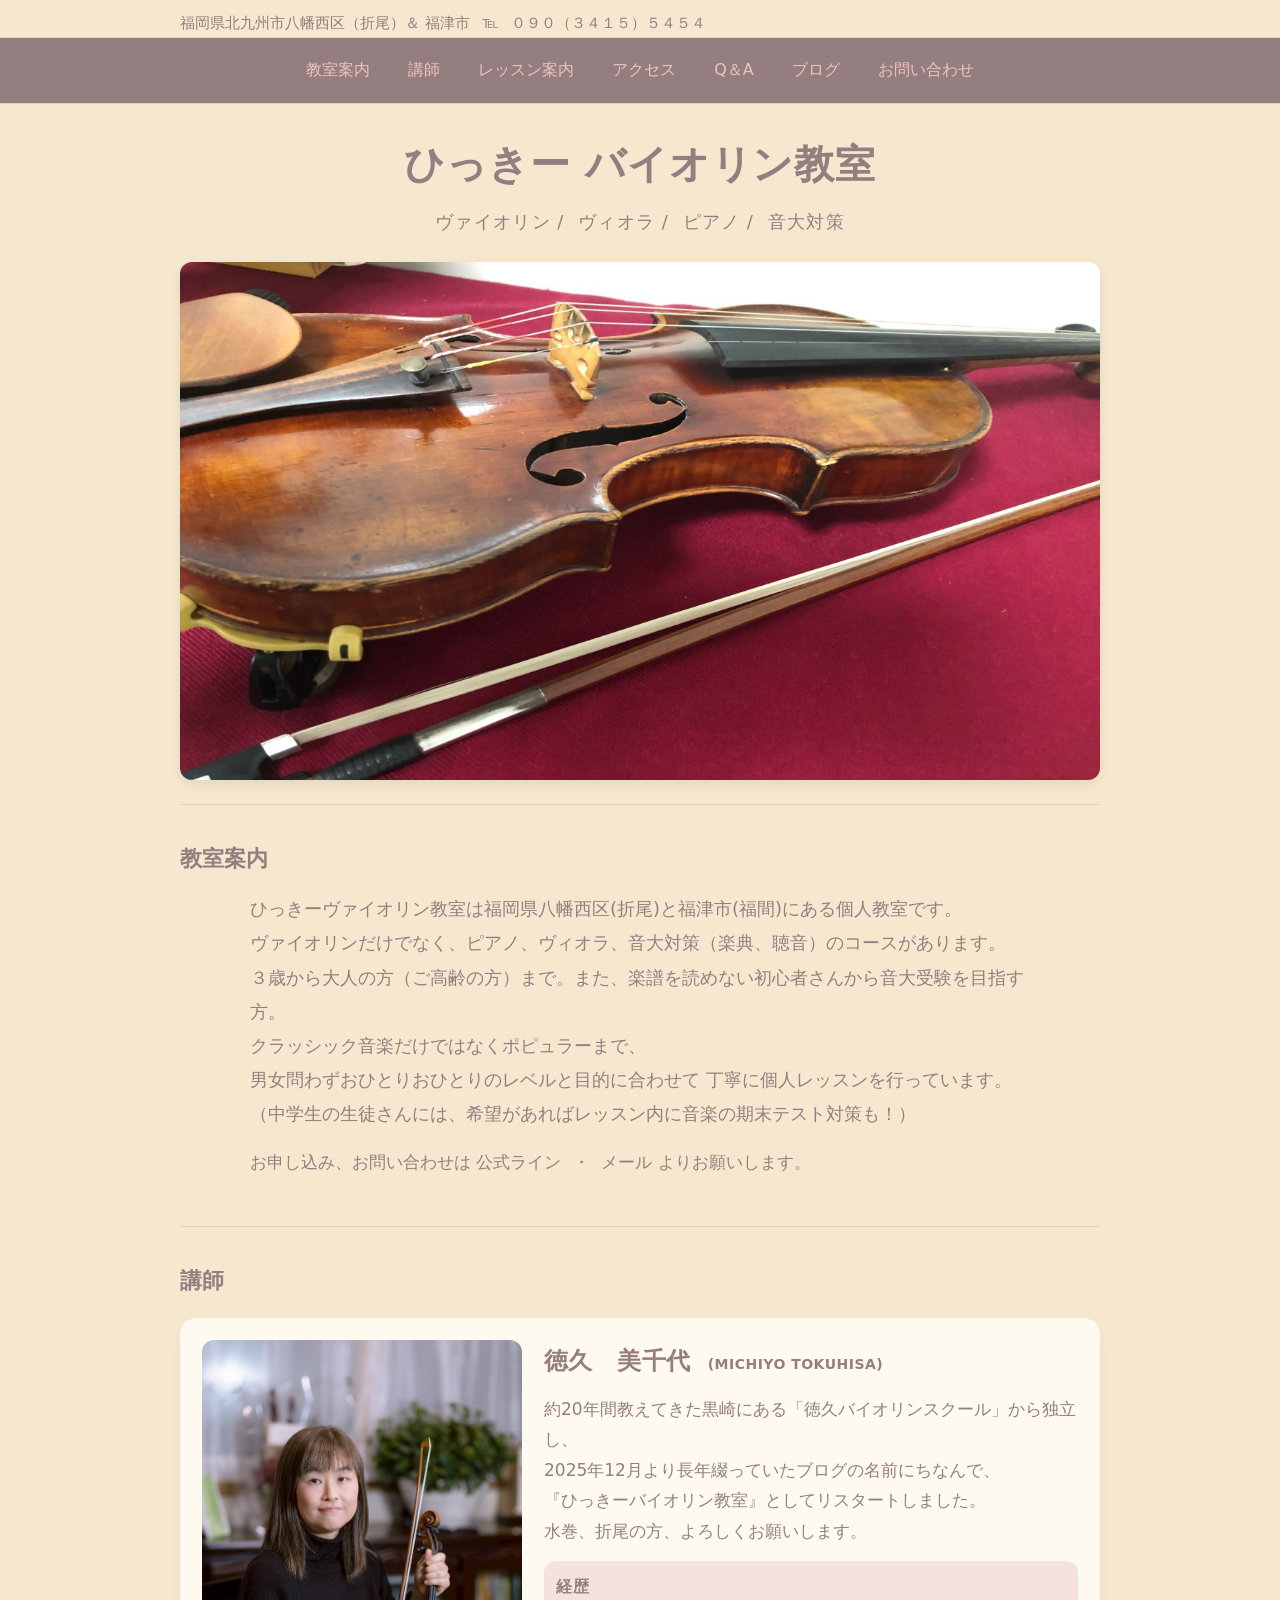
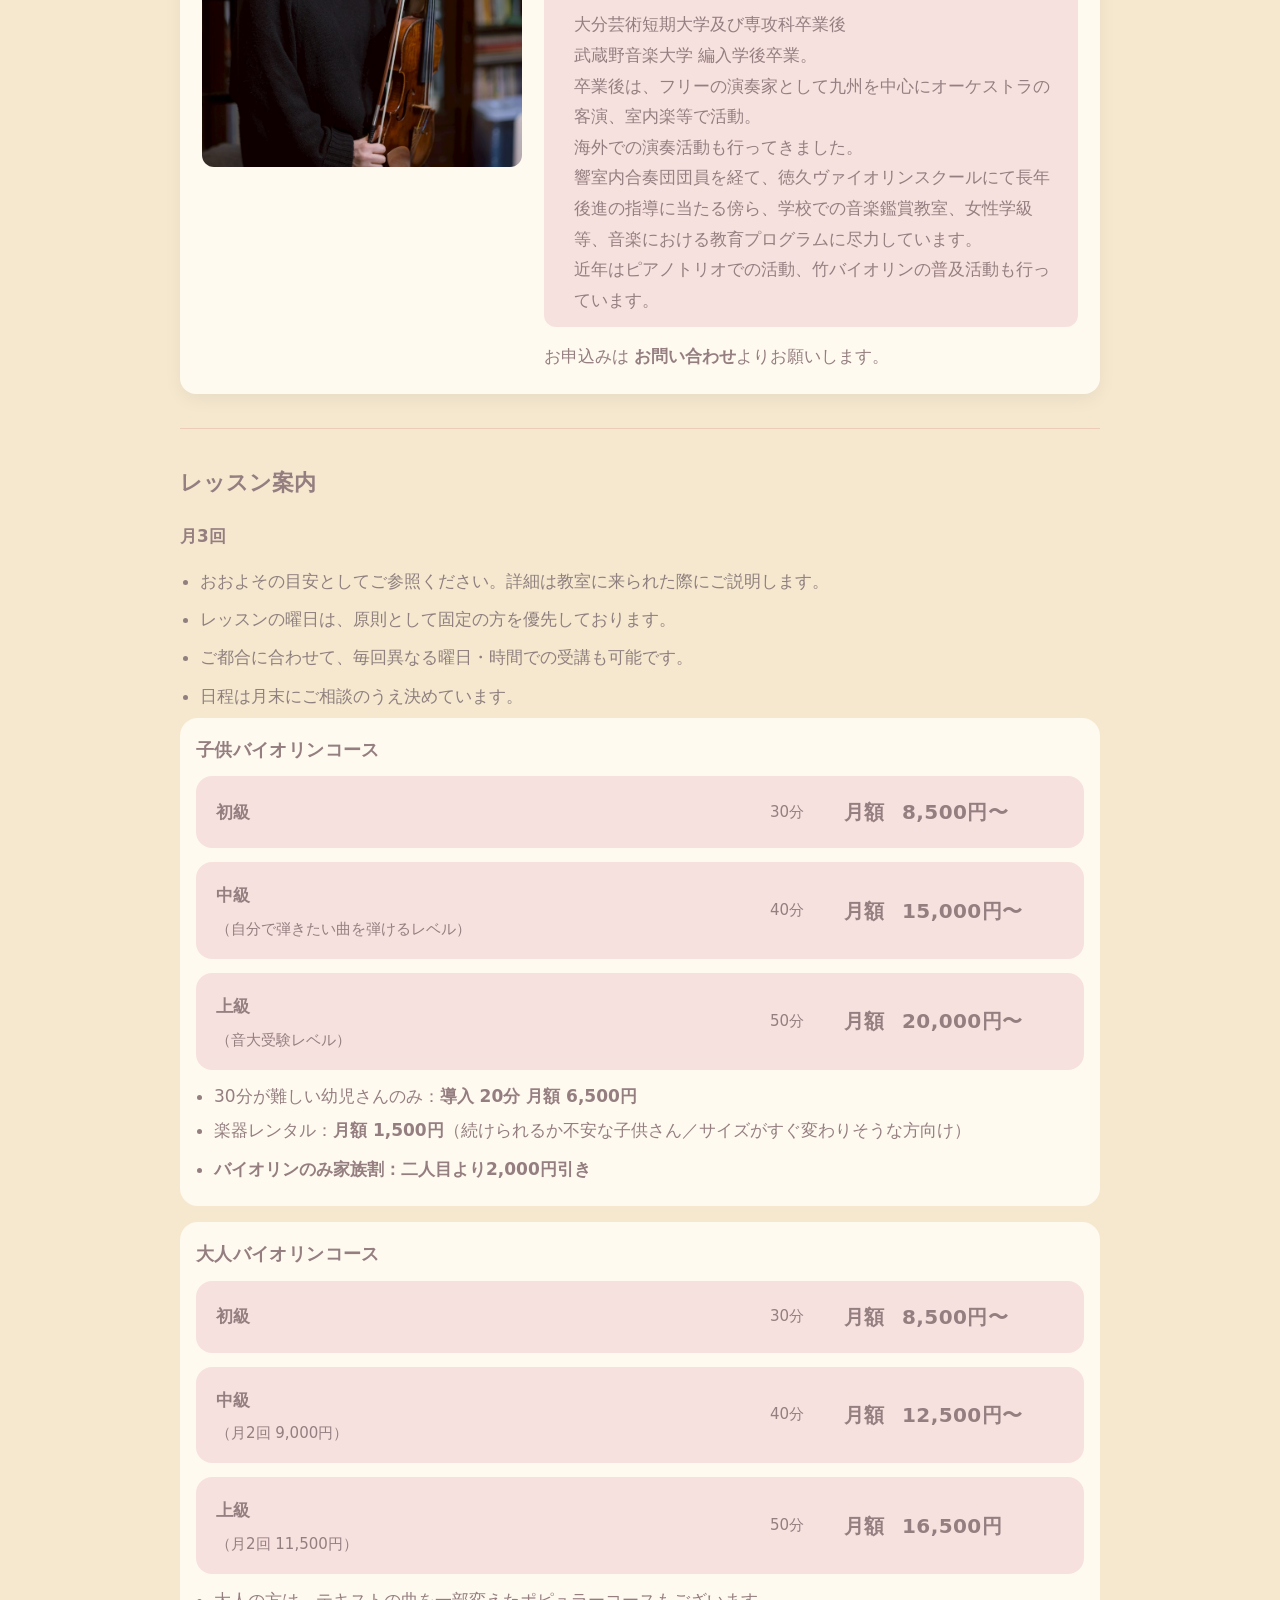
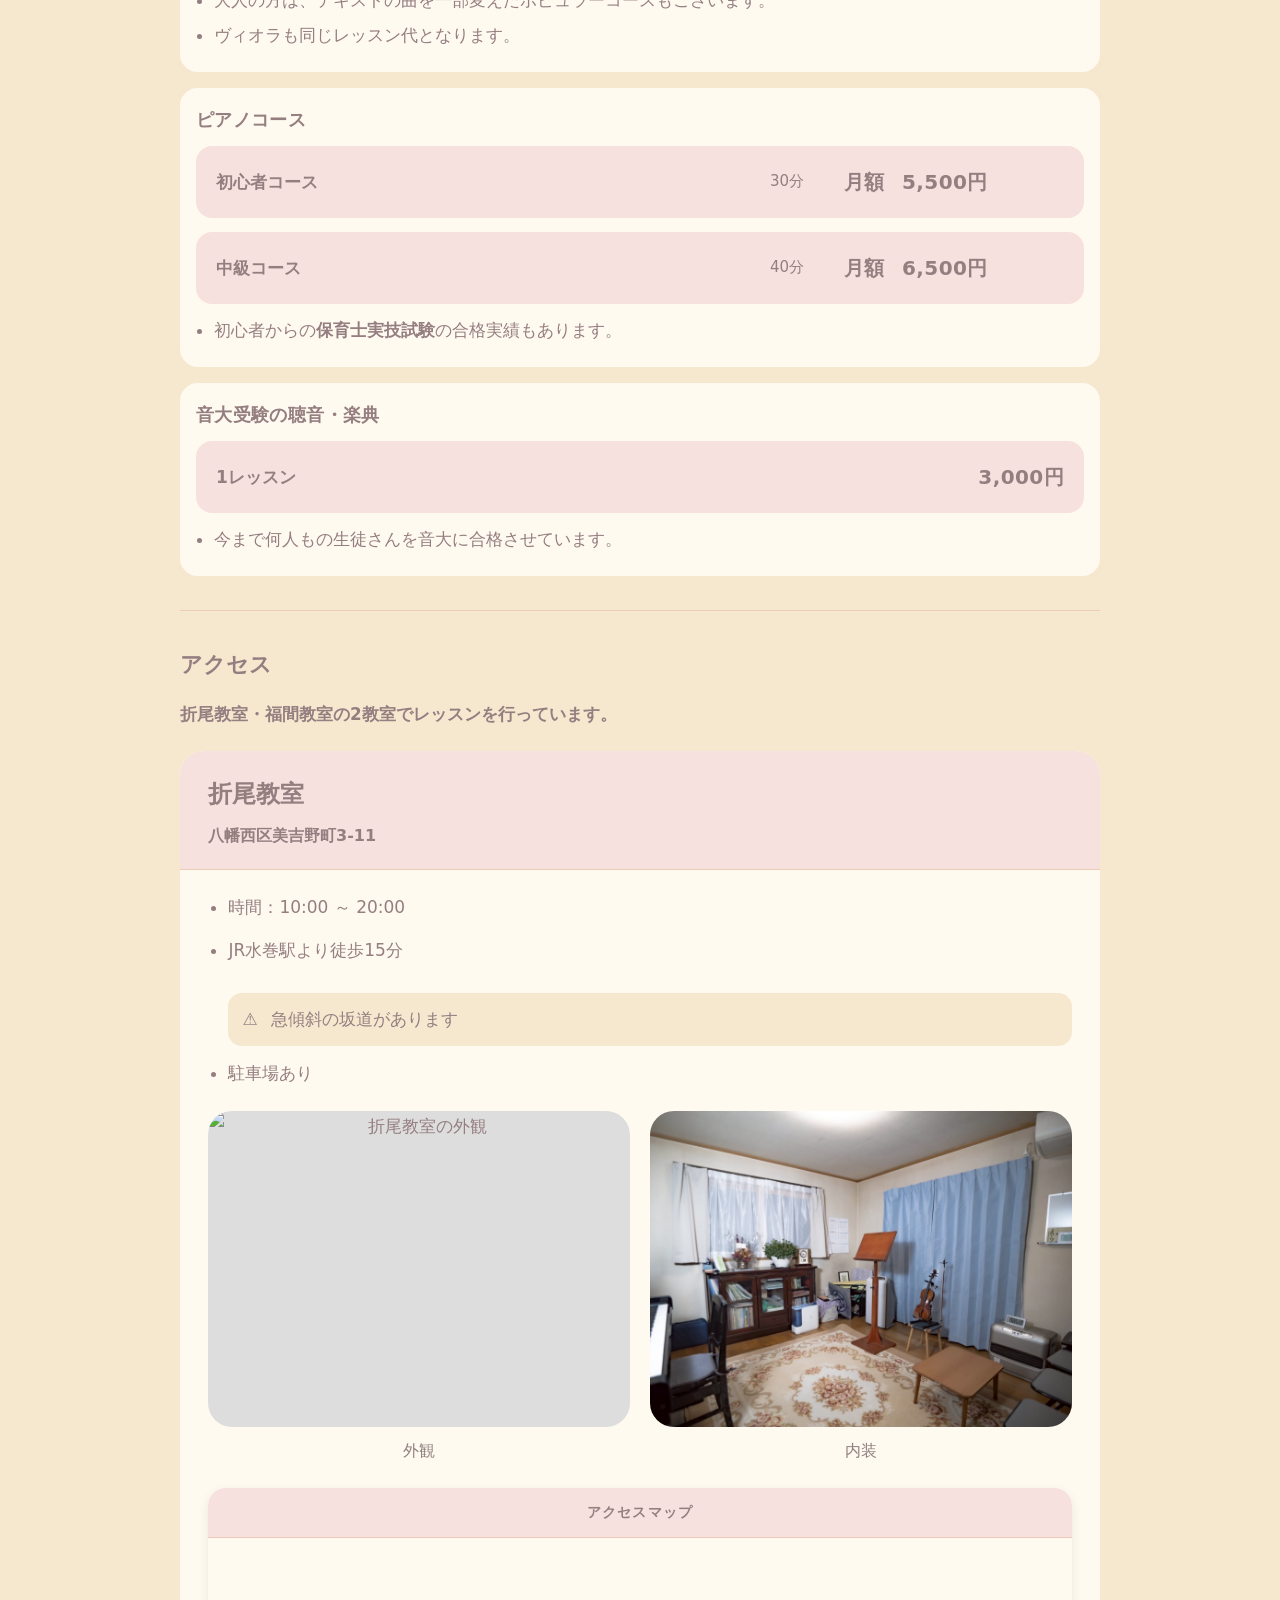
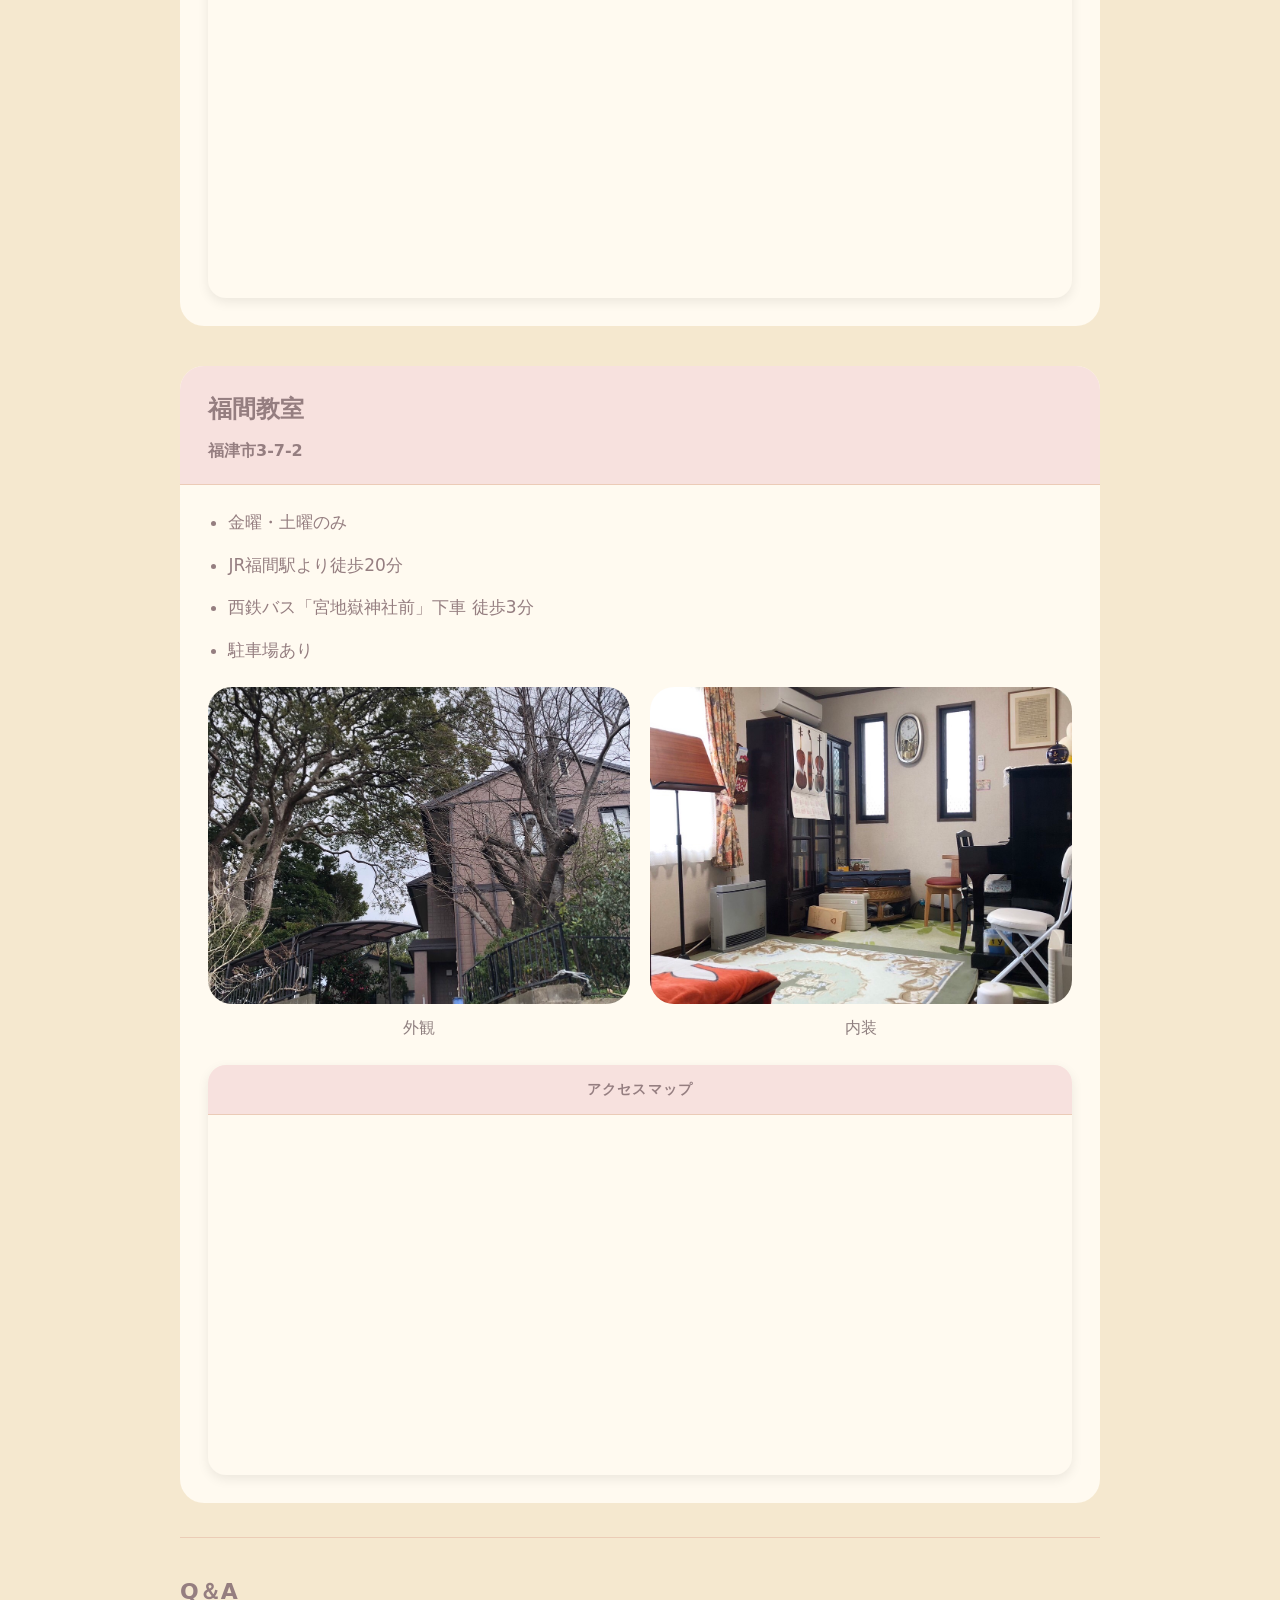
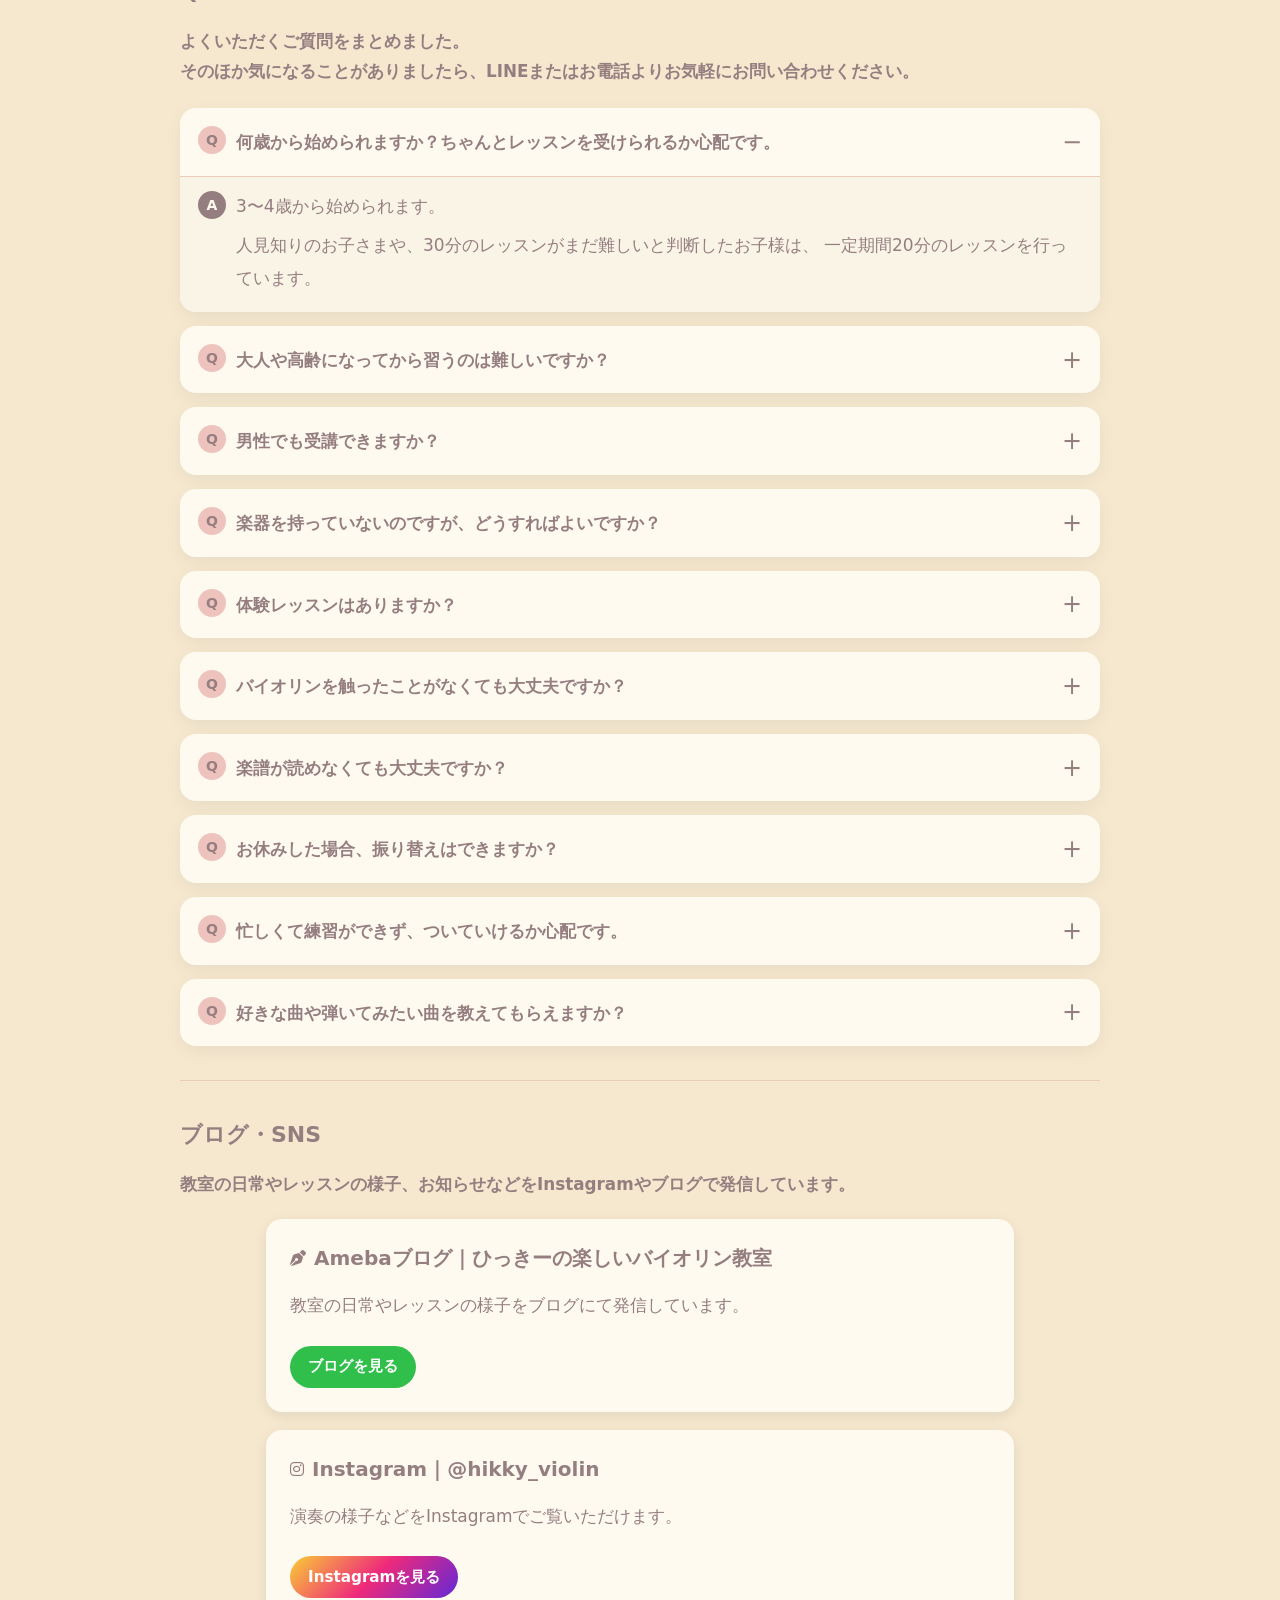
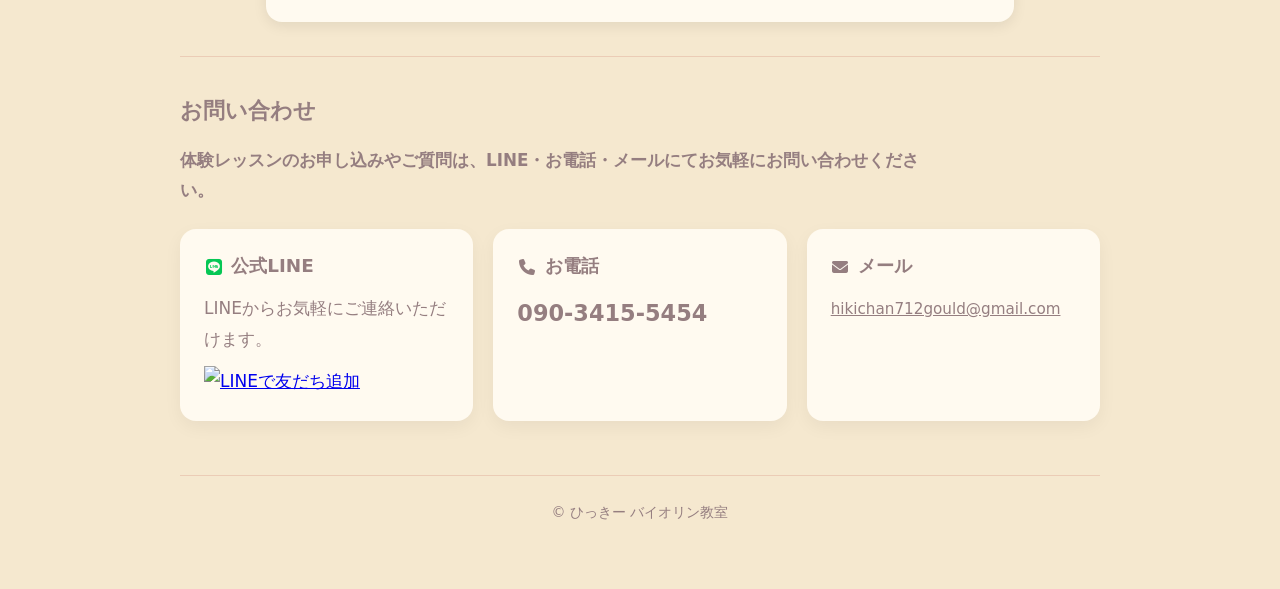
==== commit 789fccd8: "微調整" ====
--- a/index.html
+++ b/index.html
@@ -92,13 +92,12 @@
           <div class="teacher-block">
             <p class="teacher-label">経歴</p>
             <ul class="teacher-list">
-              <li>大分芸術短期大学及び専攻科 卒業</li>
-              <li>武蔵野音楽大学 編入学後 卒業</li>
-              <li>卒業後は、フリーの演奏家として九州を中心にオーケストラの客演、室内楽等で活動</li>
-              <li>海外での演奏活動も行ってきました</li>
-              <li>響室内合奏団団員を経て、徳久ヴァイオリンスクールにて長年後進の指導に当たる</li>
-              <li>学校での音楽鑑賞教室、女性学級等、音楽における教育プログラムに尽力</li>
-              <li>近年はピアノトリオでの活動、竹バイオリンの普及活動も行っています</li>
+              大分芸術短期大学及び専攻科卒業後 <br>
+              武蔵野音楽大学 編入学後卒業。<br>
+              卒業後は、フリーの演奏家として九州を中心にオーケストラの客演、室内楽等で活動。<br>
+              海外での演奏活動も行ってきました。<br>
+              響室内合奏団団員を経て、徳久ヴァイオリンスクールにて長年後進の指導に当たる傍ら、学校での音楽鑑賞教室、女性学級等、音楽における教育プログラムに尽力しています。<br>
+              近年はピアノトリオでの活動、竹バイオリンの普及活動も行っています。
             </ul>
           </div>
 
@@ -125,156 +124,177 @@
         </ul>
       </div>
 
-        <div class="lesson-grid">
-          <article class="lesson-card">
-            <div class="lesson-head">
-              <h3>子供バイオリンコース</h3>
-            </div>
-
-            <div class="price-table">
-              <div class="price-row">
-                <div class="price-left">
-                  <div class="price-title">初級</div>
-                </div>
-                <div class="price-right">
-                  <span class="price-time">30分</span>
-                  <span class="price-money">月額 8,500円〜</span>
-                </div>
-              </div>
-
-              <div class="price-row">
-                <div class="price-left">
-                  <div class="price-title">中級</div>
-                  <div class="price-note">（自分で弾きたい曲を弾けるレベル）</div>
-                </div>
-                <div class="price-right">
-                  <span class="price-time">40分</span>
-                  <span class="price-money">月額 15,000円〜</span>
-                </div>
-              </div>
-
-              <div class="price-row">
-                <div class="price-left">
-                  <div class="price-title">上級</div>
-                  <div class="price-note">（音大受験レベル）</div>
-                </div>
-                <div class="price-right">
-                  <span class="price-time">50分</span>
-                  <span class="price-money">月額 20,000円〜</span>
-                </div>
-              </div>
-            </div>
-
-            <ul class="lesson-notes">
-              <li>30分が難しい幼児さんのみ：<b>導入 20分 月額 6,500円</b></li>
-              <li>楽器レンタル：<b>月額 1,500円</b>（続けられるか不安な子供さん／サイズがすぐ変わりそうな方向け）</li>
-              <li class="strong">バイオリンのみ家族割：<b>二人目より2,000円引き</b></li>
-            </ul>
-          </article>
-
-          <article class="lesson-card">
-            <div class="lesson-head">
-              <h3>大人バイオリンコース</h3>
-            </div>
-
-            <div class="price-table">
-              <div class="price-row">
-                <div class="price-left">
-                  <div class="price-title">初級</div>
-                </div>
-                <div class="price-right">
-                  <span class="price-time">30分</span>
-                  <span class="price-money">月額 8,500円〜</span>
-                </div>
-              </div>
-
-              <div class="price-row">
-                <div class="price-left">
-                  <div class="price-title">中級</div>
-                  <div class="price-note">（月2回 9,000円）</div>
-                </div>
-                <div class="price-right">
-                  <span class="price-time">40分</span>
-                  <span class="price-money">月額 12,500円〜</span>
-                </div>
-              </div>
-
-              <div class="price-row">
-                <div class="price-left">
-                  <div class="price-title">上級</div>
-                  <div class="price-note">（月2回 11,500円）</div>
-                </div>
-                <div class="price-right">
-                  <span class="price-time">50分</span>
-                  <span class="price-money">月額 16,500円</span>
-                </div>
-              </div>
-            </div>
-
-            <ul class="lesson-notes">
-              <li>大人の方は、テキストの曲を一部変えたポピュラーコースもございます。</li>
-              <li>ヴィオラも同じレッスン代となります。</li>
-            </ul>
-          </article>
-
-          <article class="lesson-card">
-            <div class="lesson-head">
-              <h3>ピアノコース</h3>
-            </div>
-
-            <div class="price-table">
-              <div class="price-row">
-                <div class="price-left">
-                  <div class="price-title">初心者コース</div>
-                </div>
-                <div class="price-right">
-                  <span class="price-time">30分</span>
-                  <span class="price-money">月額 5,500円</span>
-                </div>
-              </div>
-
-              <div class="price-row">
-                <div class="price-left">
-                  <div class="price-title">中級コース</div>
-                </div>
-                <div class="price-right">
-                  <span class="price-time">40分</span>
-                  <span class="price-money">月額 6,500円</span>
-                </div>
-              </div>
-            </div>
-
-            <ul class="lesson-notes">
-              <li>初心者からの<b>保育士実技試験</b>の合格実績もあります。</li>
-            </ul>
-          </article>
-
-                  <article class="lesson-card">
-            <div class="lesson-head">
-              <h3>音大受験の聴音・楽典</h3>
-            </div>
-
-            <div class="price-table">
-              <div class="price-row">
-                <div class="price-left">
-                  <div class="price-title">1レッスン</div>
-                </div>
-                <div class="price-right">
-                  <span class="price-money">3,000円</span>
-                </div>
-              </div>
-
-            <ul class="lesson-notes">
-              <li>今まで何人もの生徒さんを音大に合格させています。</li>
-              <li>お気軽にお問い合わせください。</li>
-            </ul>
-          </article>
-
-        <div class="lesson-cta">
-          <p class="lesson-cta-text">
-            見学・ご相談は <a href="#contact">お問い合わせ</a> からどうぞ。
-          </p>
-        </div>
+      <div class="lesson-grid">
+        <article class="lesson-card">
+          <div class="lesson-head">
+            <h3>子供バイオリンコース</h3>
+          </div>
+
+          <div class="price-table">
+            <div class="price-row">
+              <div class="price-left">
+                <div class="price-title">初級</div>
+              </div>
+              <div class="price-right">
+                <span class="price-time">30分</span>
+                <span class="price-money">
+                  <span class="price-label">月額</span>
+                  <span class="price-amount">8,500円〜</span>
+                </span>
+              </div>
+            </div>
+
+            <div class="price-row">
+              <div class="price-left">
+                <div class="price-title">中級</div>
+                <div class="price-note">（自分で弾きたい曲を弾けるレベル）</div>
+              </div>
+              <div class="price-right">
+                <span class="price-time">40分</span>
+                <span class="price-money">
+                  <span class="price-label">月額</span>
+                  <span class="price-amount">15,000円〜</span>
+                </span>
+              </div>
+            </div>
+
+            <div class="price-row">
+              <div class="price-left">
+                <div class="price-title">上級</div>
+                <div class="price-note">（音大受験レベル）</div>
+              </div>
+              <div class="price-right">
+                <span class="price-time">50分</span>
+                <span class="price-money">
+                  <span class="price-label">月額</span>
+                  <span class="price-amount">20,000円〜</span>
+                </span>
+              </div>
+            </div>
+          </div>
+
+          <ul class="lesson-notes">
+            <li>30分が難しい幼児さんのみ：<b>導入 20分 月額 6,500円</b></li>
+            <li>楽器レンタル：<b>月額 1,500円</b>（続けられるか不安な子供さん／サイズがすぐ変わりそうな方向け）</li>
+            <li class="strong">バイオリンのみ家族割：<b>二人目より2,000円引き</b></li>
+          </ul>
+        </article>
+
+        <article class="lesson-card">
+          <div class="lesson-head">
+            <h3>大人バイオリンコース</h3>
+          </div>
+
+          <div class="price-table">
+            <div class="price-row">
+              <div class="price-left">
+                <div class="price-title">初級</div>
+              </div>
+              <div class="price-right">
+                <span class="price-time">30分</span>
+                <span class="price-money">
+                  <span class="price-label">月額</span>
+                  <span class="price-amount">8,500円〜</span>
+                </span>
+              </div>
+            </div>
+
+            <div class="price-row">
+              <div class="price-left">
+                <div class="price-title">中級</div>
+                <div class="price-note">（月2回 9,000円）</div>
+              </div>
+              <div class="price-right">
+                <span class="price-time">40分</span>
+                <span class="price-money">
+                  <span class="price-label">月額</span>
+                  <span class="price-amount">12,500円〜</span>
+                </span>
+              </div>
+            </div>
+
+            <div class="price-row">
+              <div class="price-left">
+                <div class="price-title">上級</div>
+                <div class="price-note">（月2回 11,500円）</div>
+              </div>
+              <div class="price-right">
+                <span class="price-time">50分</span>
+                <span class="price-money">
+                  <span class="price-label">月額</span>
+                  <span class="price-amount">16,500円</span>
+                </span>
+              </div>
+            </div>
+          </div>
+
+          <ul class="lesson-notes">
+            <li>大人の方は、テキストの曲を一部変えたポピュラーコースもございます。</li>
+            <li>ヴィオラも同じレッスン代となります。</li>
+          </ul>
+        </article>
+
+        <article class="lesson-card">
+          <div class="lesson-head">
+            <h3>ピアノコース</h3>
+          </div>
+
+          <div class="price-table">
+            <div class="price-row">
+              <div class="price-left">
+                <div class="price-title">初心者コース</div>
+              </div>
+              <div class="price-right">
+                <span class="price-time">30分</span>
+                <span class="price-money">
+                  <span class="price-label">月額</span>
+                  <span class="price-amount">5,500円</span>
+                </span>
+              </div>
+            </div>
+
+            <div class="price-row">
+              <div class="price-left">
+                <div class="price-title">中級コース</div>
+              </div>
+              <div class="price-right">
+                <span class="price-time">40分</span>
+                <span class="price-money">
+                  <span class="price-label">月額</span>
+                  <span class="price-amount">6,500円</span>
+                </span>
+              </div>
+            </div>
+          </div>
+
+          <ul class="lesson-notes">
+            <li>初心者からの<b>保育士実技試験</b>の合格実績もあります。</li>
+          </ul>
+        </article>
+
+        <article class="lesson-card">
+          <div class="lesson-head">
+            <h3>音大受験の聴音・楽典</h3>
+          </div>
+
+          <div class="price-table">
+            <div class="price-row price-row-single">
+              <div class="price-left">
+                <div class="price-title">1レッスン</div>
+              </div>
+              <div class="price-right price-right-single">
+                <span class="price-money price-money-single">
+                  <span class="price-amount">3,000円</span>
+                </span>
+              </div>
+            </div>
+          </div>
+
+          <ul class="lesson-notes">
+            <li>今まで何人もの生徒さんを音大に合格させています。</li>
+          </ul>
+        </article>
+
       </div>
     </section>
 
@@ -283,7 +303,6 @@
 
       <p class="access-lead">
         折尾教室・福間教室の2教室でレッスンを行っています。<br>
-        ご都合のよい教室をお選びください。
       </p>
 
       <div class="access-grid">
@@ -298,13 +317,12 @@
             <ul class="access-list">
               <li>時間：10:00 ～ 20:00</li>
               <li>JR水巻駅より徒歩15分</li>
+              <p class="access-note">
+              <span class="access-note-icon">⚠</span>
+              急傾斜の坂道があります
+            </p>
               <li>駐車場あり</li>
             </ul>
-
-            <p class="access-note">
-              <span class="access-note-icon">⚠</span>
-              急傾斜の坂道があります
-            </p>
           </div>
 
           <div class="access-photos">
@@ -416,7 +434,7 @@
           <div class="qa-answer">
             <p class="qa-answer-main">見学の際におすすめの楽器をご案内しています。</p>
             <p class="qa-answer-sub">
-              また、レンタル楽器のご用意もありますので、まだ楽器をお持ちでない方もお気軽にご相談ください。
+              また、お子様にはレンタル楽器のご用意もありますので、楽器をお持ちでない方もお気軽にご相談ください。
             </p>
           </div>
         </details>
@@ -562,13 +580,11 @@
             <i class="fa-solid fa-envelope" aria-hidden="true"></i>
             <span>メール</span>
           </h3>
-
-          <p class="contact-note">hikichan712gould@gmail.com</p>
           <a
             href="mailto:hikichan712gould@gmail.com"
-            class="contact-button contact-button-mail"
+            class="contact-note"
           >
-            メールを送る
+            hikichan712gould@gmail.com
           </a>
         </div>
       </div>
--- a/style.css
+++ b/style.css
@@ -1,6 +1,6 @@
 :root {
   --base: #f5e8cf;
-  --base_2: #fff7e6;
+  --base_2: color-mix(in srgb, var(--base) 50%, #fff);
   --accent: #efc3bd;
   --accent_2: color-mix(in srgb, var(--accent) 50%, #fff);
   --sub: #957e80;
@@ -264,6 +264,7 @@
 }
 
 /* lesson */
+/* lesson */
 .lesson-wrap {
   margin-top: 14px;
 }
@@ -313,19 +314,26 @@
 
 .price-table {
   display: grid;
-  gap: 10px;
+  gap: 14px;
   margin-top: 4px;
 }
 
-.price-row,
-.lesson-bigprice {
-  display: flex;
-  align-items: baseline;
-  justify-content: space-between;
+.price-row {
+  display: grid;
+  grid-template-columns: minmax(0, 1fr) 90px 220px;
+  align-items: center;
   gap: 12px;
-  padding: 10px 12px;
-  border-radius: var(--radius-sm);
+  padding: 18px 20px;
+  border-radius: var(--radius-md);
   background: var(--accent_2);
+}
+
+.price-row-single {
+  grid-template-columns: minmax(0, 1fr) 220px;
+}
+
+.price-left {
+  min-width: 0;
 }
 
 .price-title {
@@ -340,13 +348,21 @@
 }
 
 .price-note {
-  margin-top: 2px;
+  margin-top: 6px;
+  line-height: 1.6;
 }
 
 .price-right {
-  display: flex;
-  align-items: baseline;
-  gap: 12px;
+  display: contents;
+}
+
+.price-right-single {
+  display: block;
+}
+
+.price-time {
+  color: var(--sub);
+  text-align: center;
   white-space: nowrap;
 }
 
@@ -355,6 +371,30 @@
   color: var(--sub);
   font-weight: 900;
   letter-spacing: 0.02em;
+}
+
+.price-money {
+  display: inline-grid;
+  grid-template-columns: 48px 1fr;
+  align-items: baseline;
+  column-gap: 10px;
+  white-space: nowrap;
+  font-size: 20px;
+}
+
+.price-money-single {
+  display: block;
+  text-align: right;
+}
+
+.price-label {
+  text-align: left;
+}
+
+.price-amount {
+  text-align: left;
+  font-variant-numeric: tabular-nums;
+  font-feature-settings: "tnum";
 }
 
 .lesson-bigprice {
@@ -863,6 +903,7 @@
   margin-top: 12px;
   font-size: 0.95rem;
   line-height: 1.7;
+  color: var(--sub);
 }
 
 /* responsive */
@@ -956,17 +997,43 @@
   .qa-answer {
     padding: 0 16px 16px;
   }
-
+}
+
+@media (max-width: 640px) {
   .price-row,
+  .price-row-single,
   .lesson-bigprice {
-    flex-direction: column;
-    align-items: flex-start;
+    grid-template-columns: 1fr;
+    align-items: start;
+    padding: 16px;
   }
 
   .price-right {
-    white-space: normal;
-  }
-}
+    display: grid;
+    grid-template-columns: 64px 1fr;
+    gap: 10px;
+    width: 100%;
+  }
+
+  .price-right-single {
+    display: block;
+    width: 100%;
+  }
+
+  .price-time {
+    text-align: left;
+  }
+
+  .price-money {
+    grid-template-columns: 42px 1fr;
+    font-size: 18px;
+  }
+
+  .price-money-single {
+    text-align: left;
+  }
+}
+
 
 @media (max-width: 600px) {
   .blog-card-group {
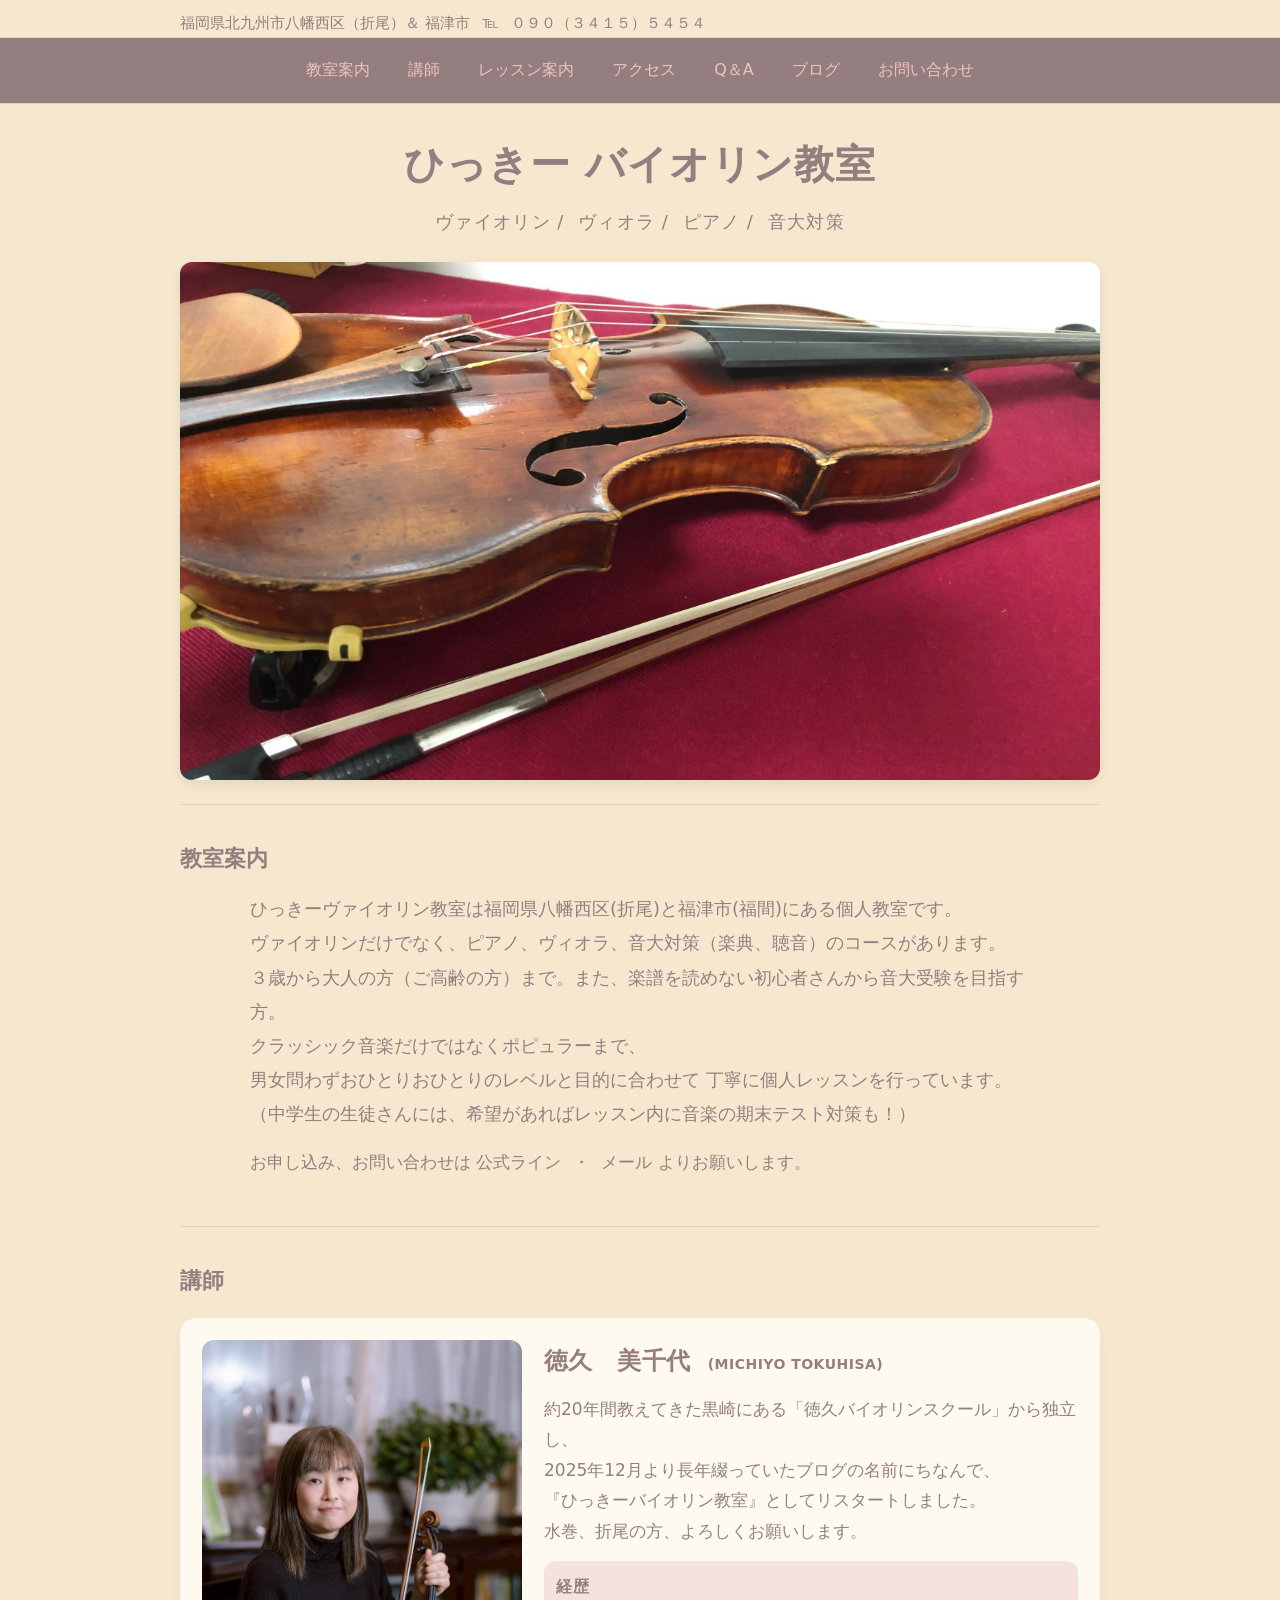
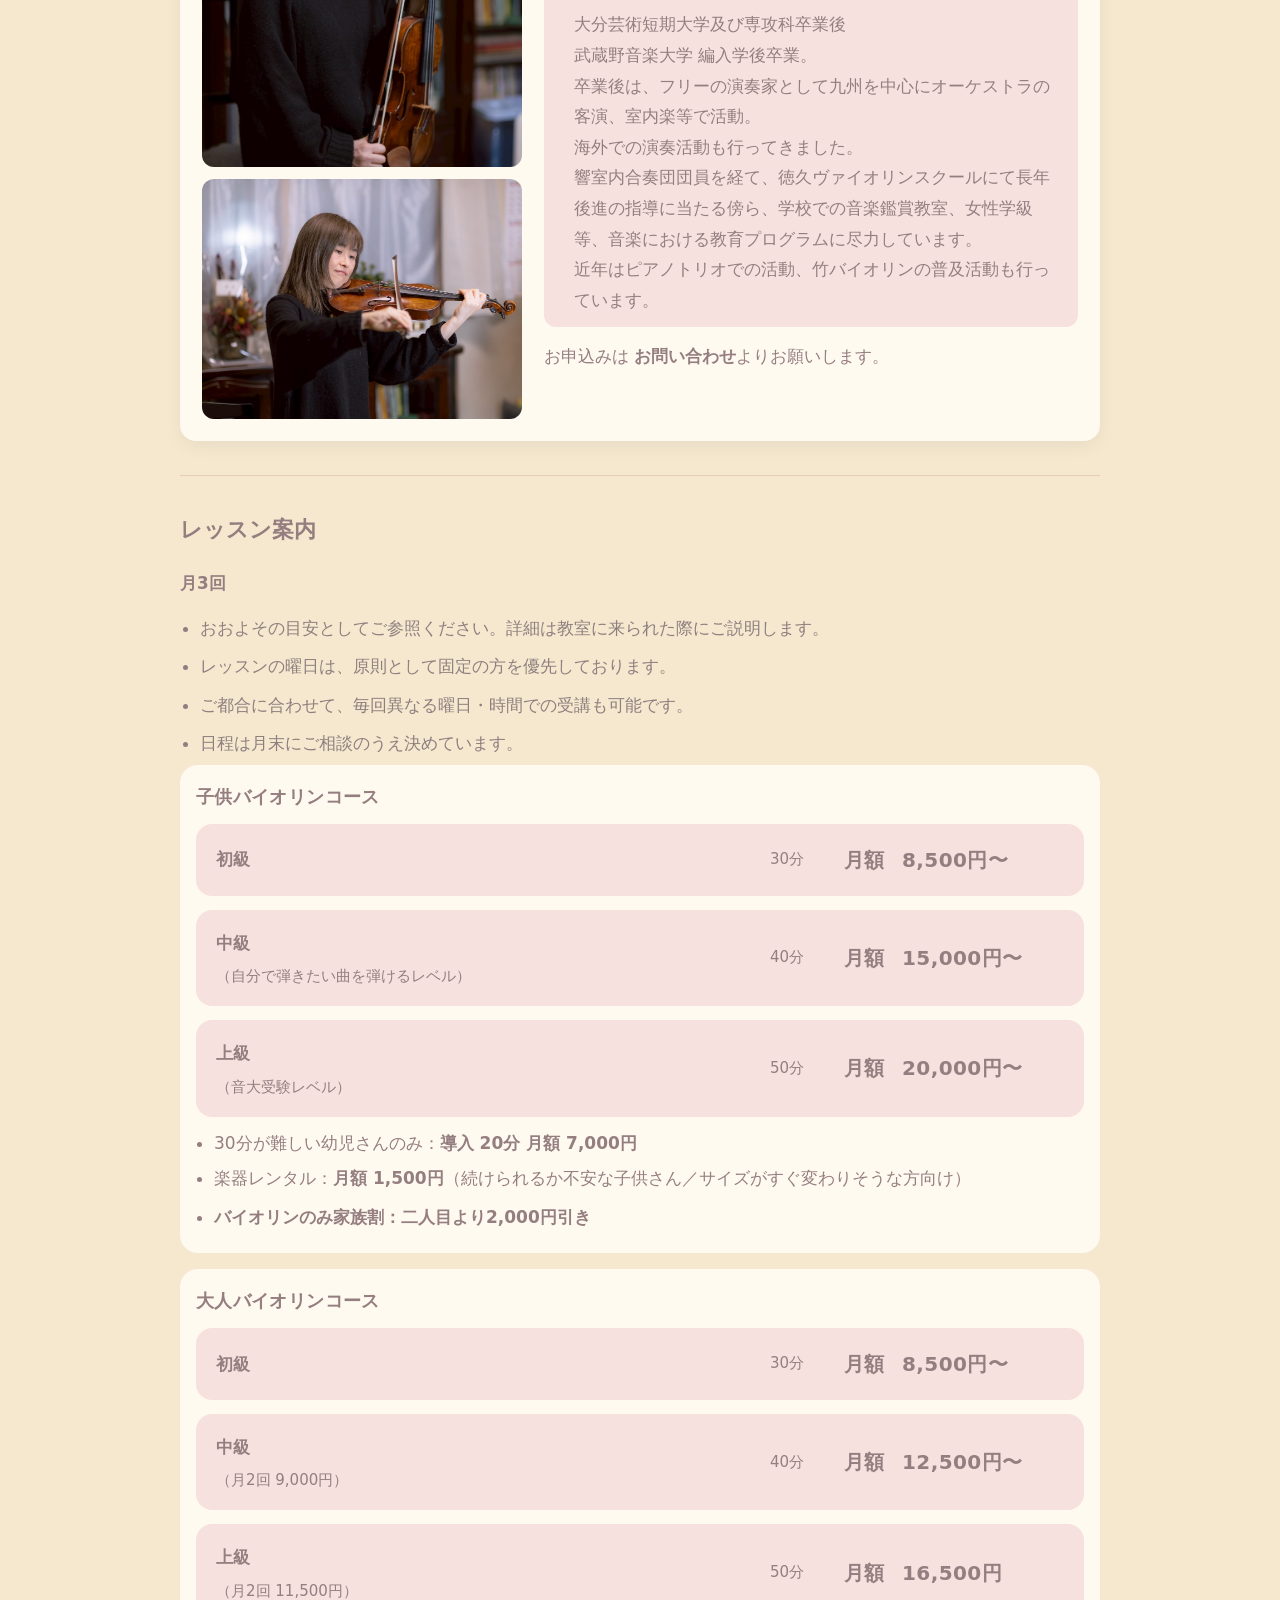
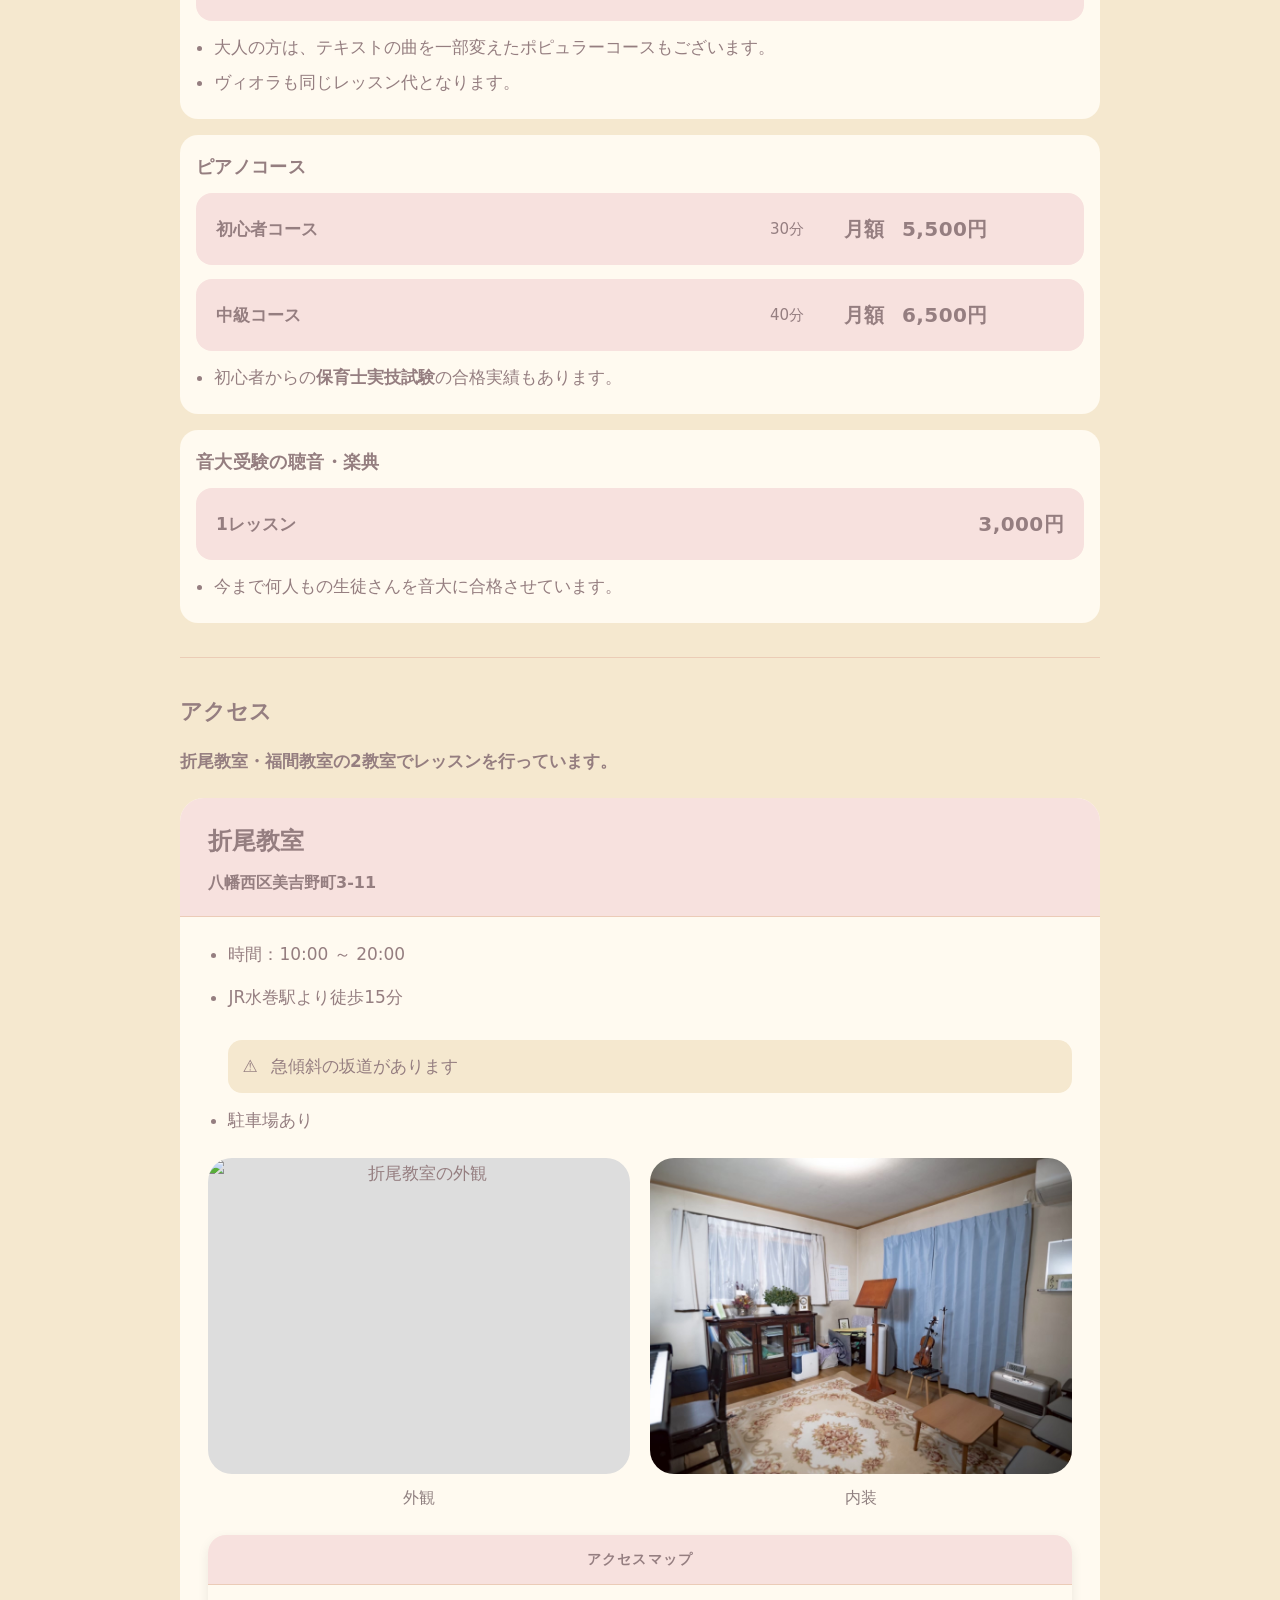
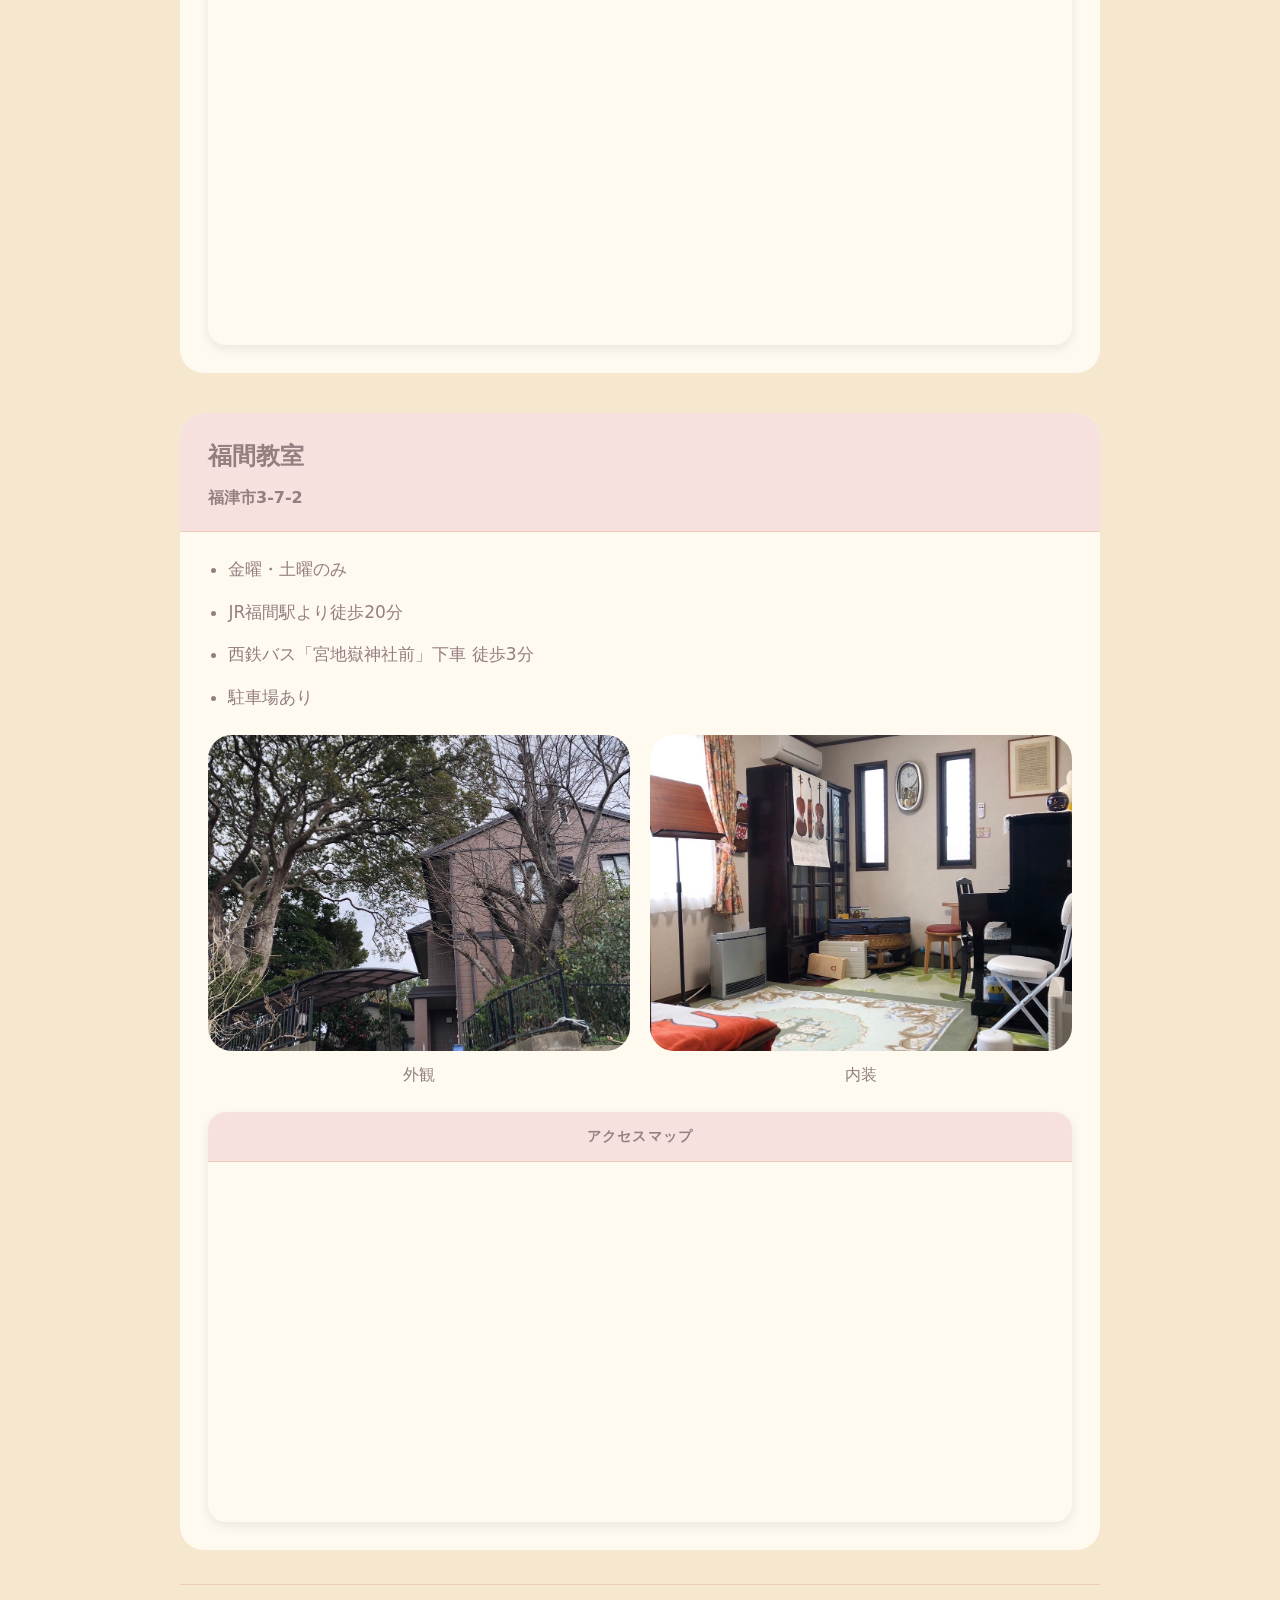
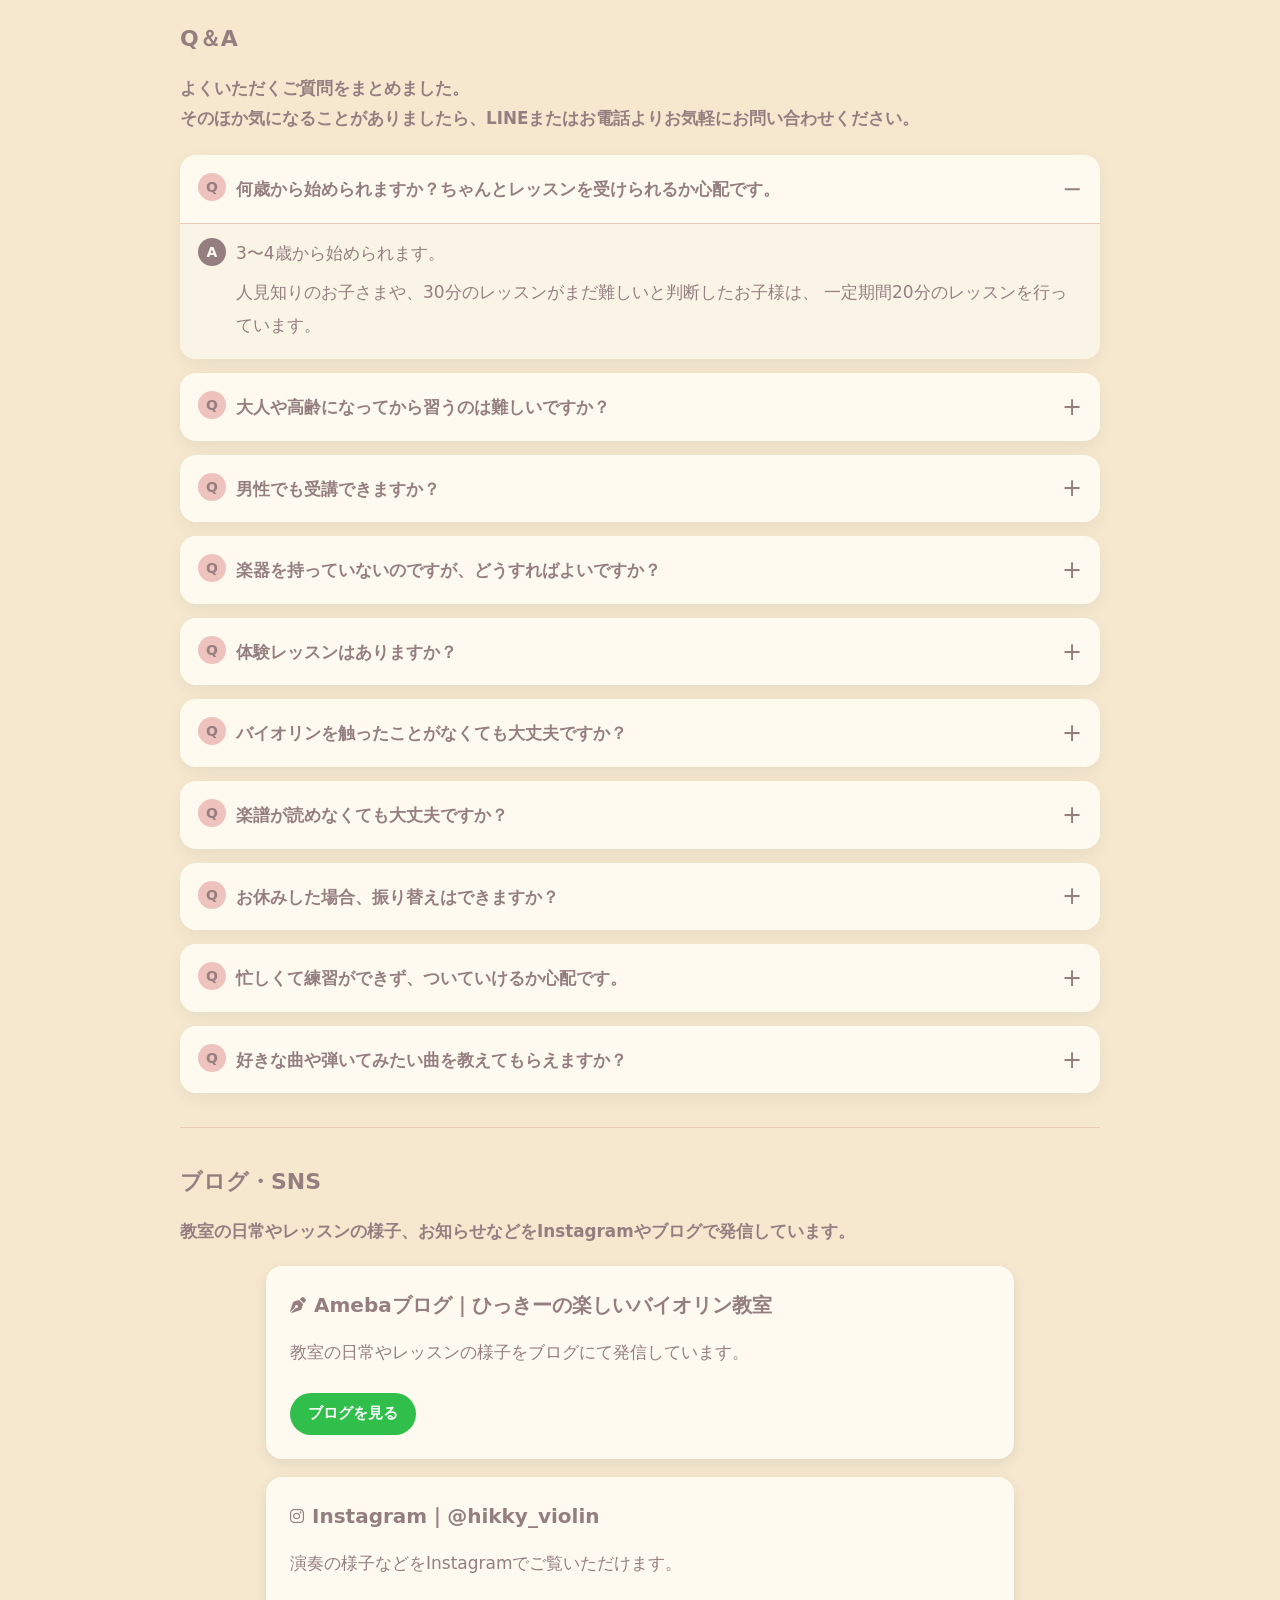
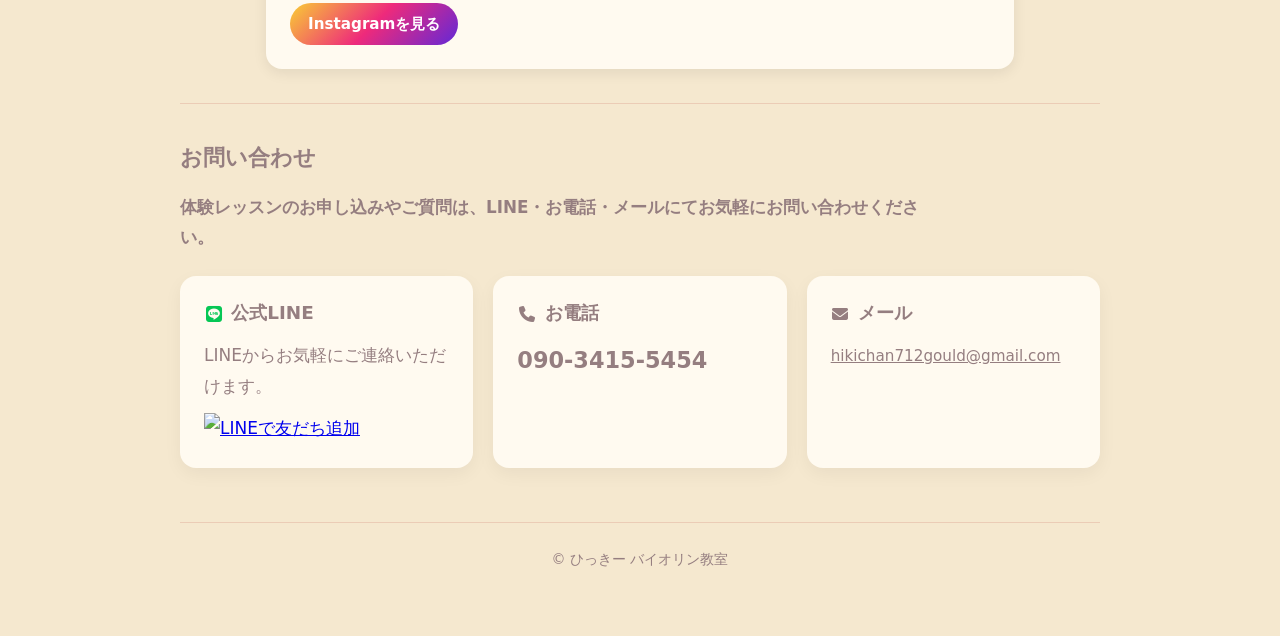
==== commit dd96d640: "講師写真を調整" ====
--- a/index.html
+++ b/index.html
@@ -72,10 +72,11 @@
     <section id="teacher" class="section">
       <h2>講師</h2>
 
-      <div class="teacher-card">
-        <div class="teacher-photo">
-          <img src="image/teacher.JPG" alt="講師の写真">
-        </div>
+        <div class="teacher-card">
+          <div class="teacher-photo teacher-photo-grid">
+            <img src="image/teacher.JPG" alt="講師の写真 1">
+            <img src="image/teacher2.JPG" alt="講師の写真 2">
+          </div>
 
         <div class="teacher-body">
           <p class="teacher-name">
@@ -105,7 +106,6 @@
             お申込みは <a href="#contact">お問い合わせ</a>よりお願いします。
           </p>
         </div>
-      </div>
     </section>
 
     <section id="lesson" class="section">
@@ -174,7 +174,7 @@
           </div>
 
           <ul class="lesson-notes">
-            <li>30分が難しい幼児さんのみ：<b>導入 20分 月額 6,500円</b></li>
+            <li>30分が難しい幼児さんのみ：<b>導入 20分 月額 7,000円</b></li>
             <li>楽器レンタル：<b>月額 1,500円</b>（続けられるか不安な子供さん／サイズがすぐ変わりそうな方向け）</li>
             <li class="strong">バイオリンのみ家族割：<b>二人目より2,000円引き</b></li>
           </ul>
--- a/style.css
+++ b/style.css
@@ -197,6 +197,59 @@
 }
 
 /* teacher */
+
+.teacher-photo {
+  min-width: 0;
+}
+
+.teacher-body {
+  min-width: 0;
+}
+
+.teacher-photo-grid {
+  display: grid;
+  grid-template-columns: 1fr 1fr;
+  gap: 10px;
+}
+
+.teacher-photo-grid img {
+  display: block;
+  width: 100%;
+  aspect-ratio: 3 / 4;
+  object-fit: cover;
+  border-radius: var(--radius-sm);
+}
+
+/* PC時：講師紹介全体を2カラム、
+   左の写真エリアだけ縦2列にする */
+@media (min-width: 900px) {
+  .teacher-card {
+    display: grid;
+    grid-template-columns: 320px 1fr;
+    gap: 22px;
+    align-items: start;
+  }
+
+  .teacher-photo-grid {
+    grid-template-columns: 1fr;
+    gap: 12px;
+  }
+}
+
+@media (min-width: 900px) {
+  .teacher-card {
+    grid-template-columns: 360px 1fr;
+  }
+
+  .teacher-photo-grid img:first-child {
+    aspect-ratio: 3 / 4;
+  }
+
+  .teacher-photo-grid img:nth-child(2) {
+    aspect-ratio: 4 / 3;
+  }
+}
+
 .teacher-card {
   display: grid;
   gap: 18px;
@@ -206,13 +259,6 @@
   border-radius: var(--radius-md);
   background: var(--white);
   box-shadow: var(--shadow-md);
-}
-
-.teacher-photo img {
-  display: block;
-  width: 100%;
-  height: auto;
-  border-radius: var(--radius-sm);
 }
 
 .teacher-name {
@@ -938,6 +984,9 @@
   }
 }
 
+
+
+
 @media (max-width: 767px) {
   .access-grid {
     gap: 32px;
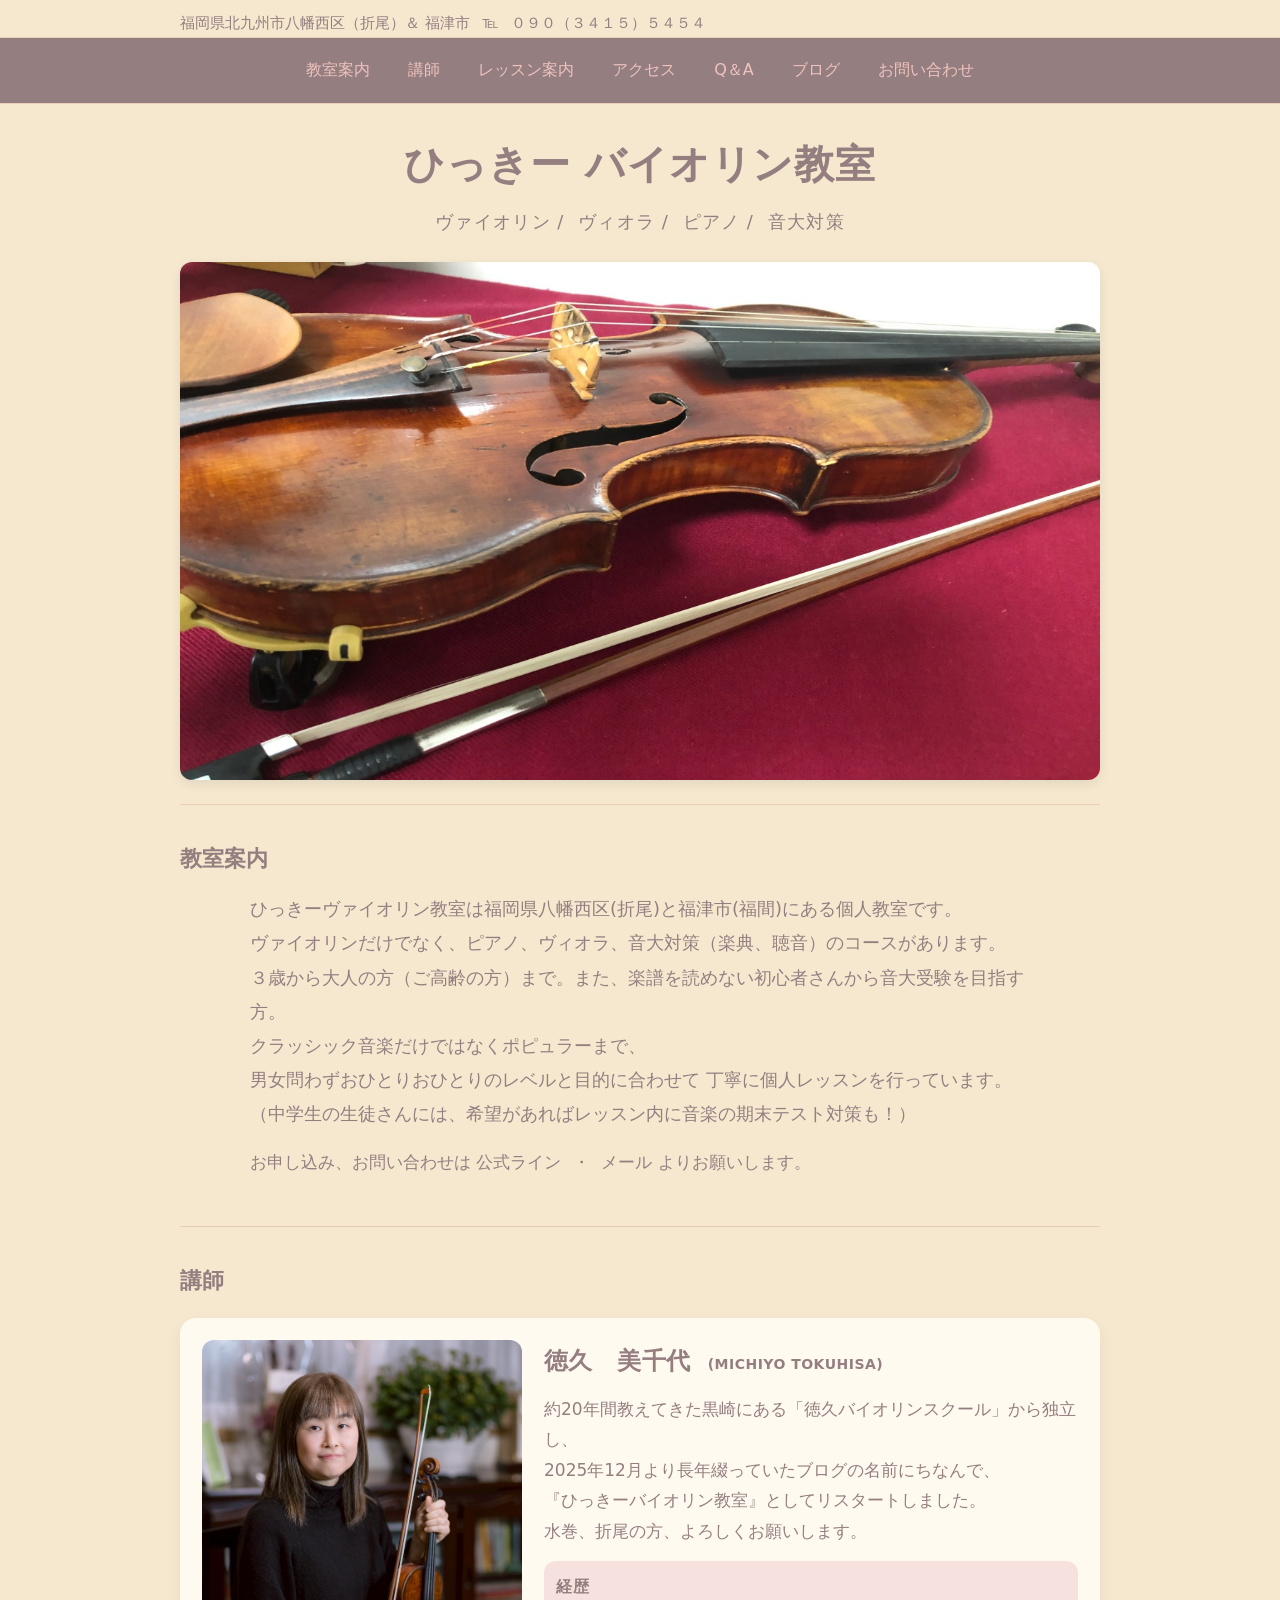
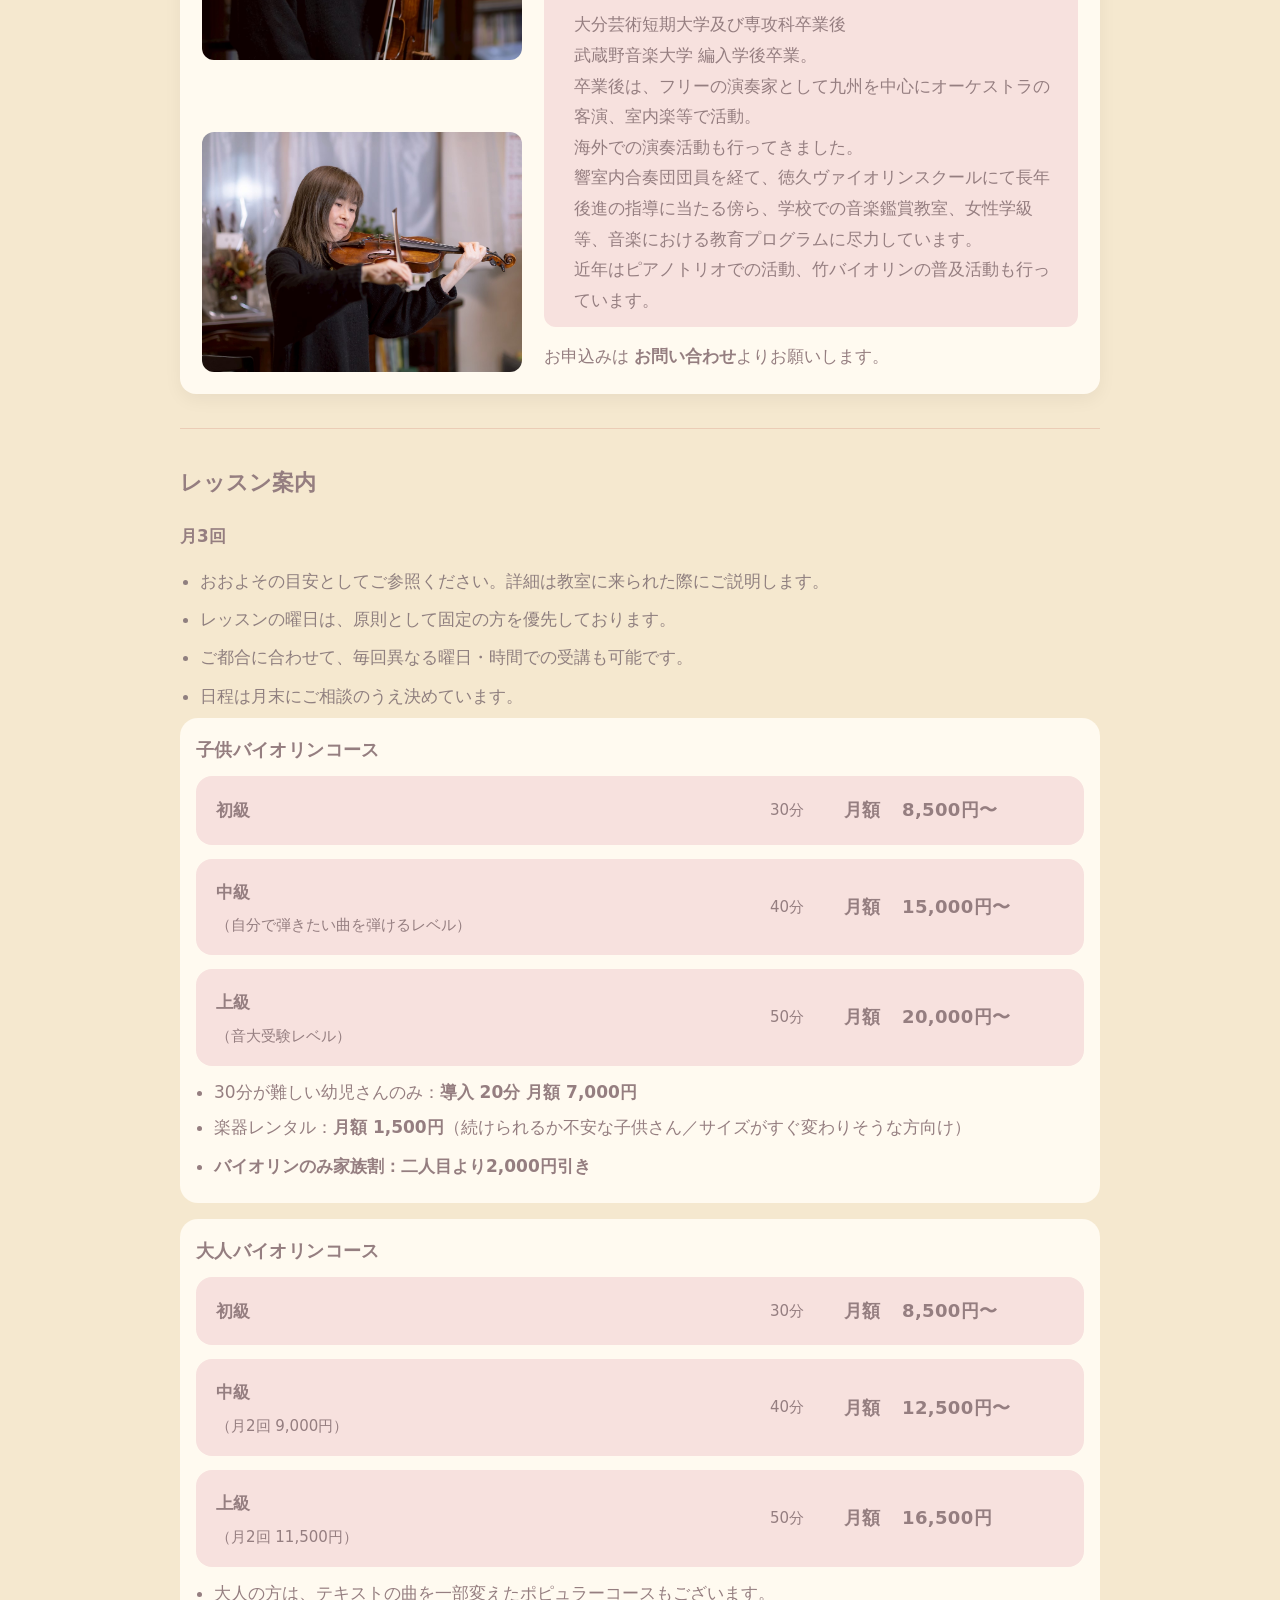
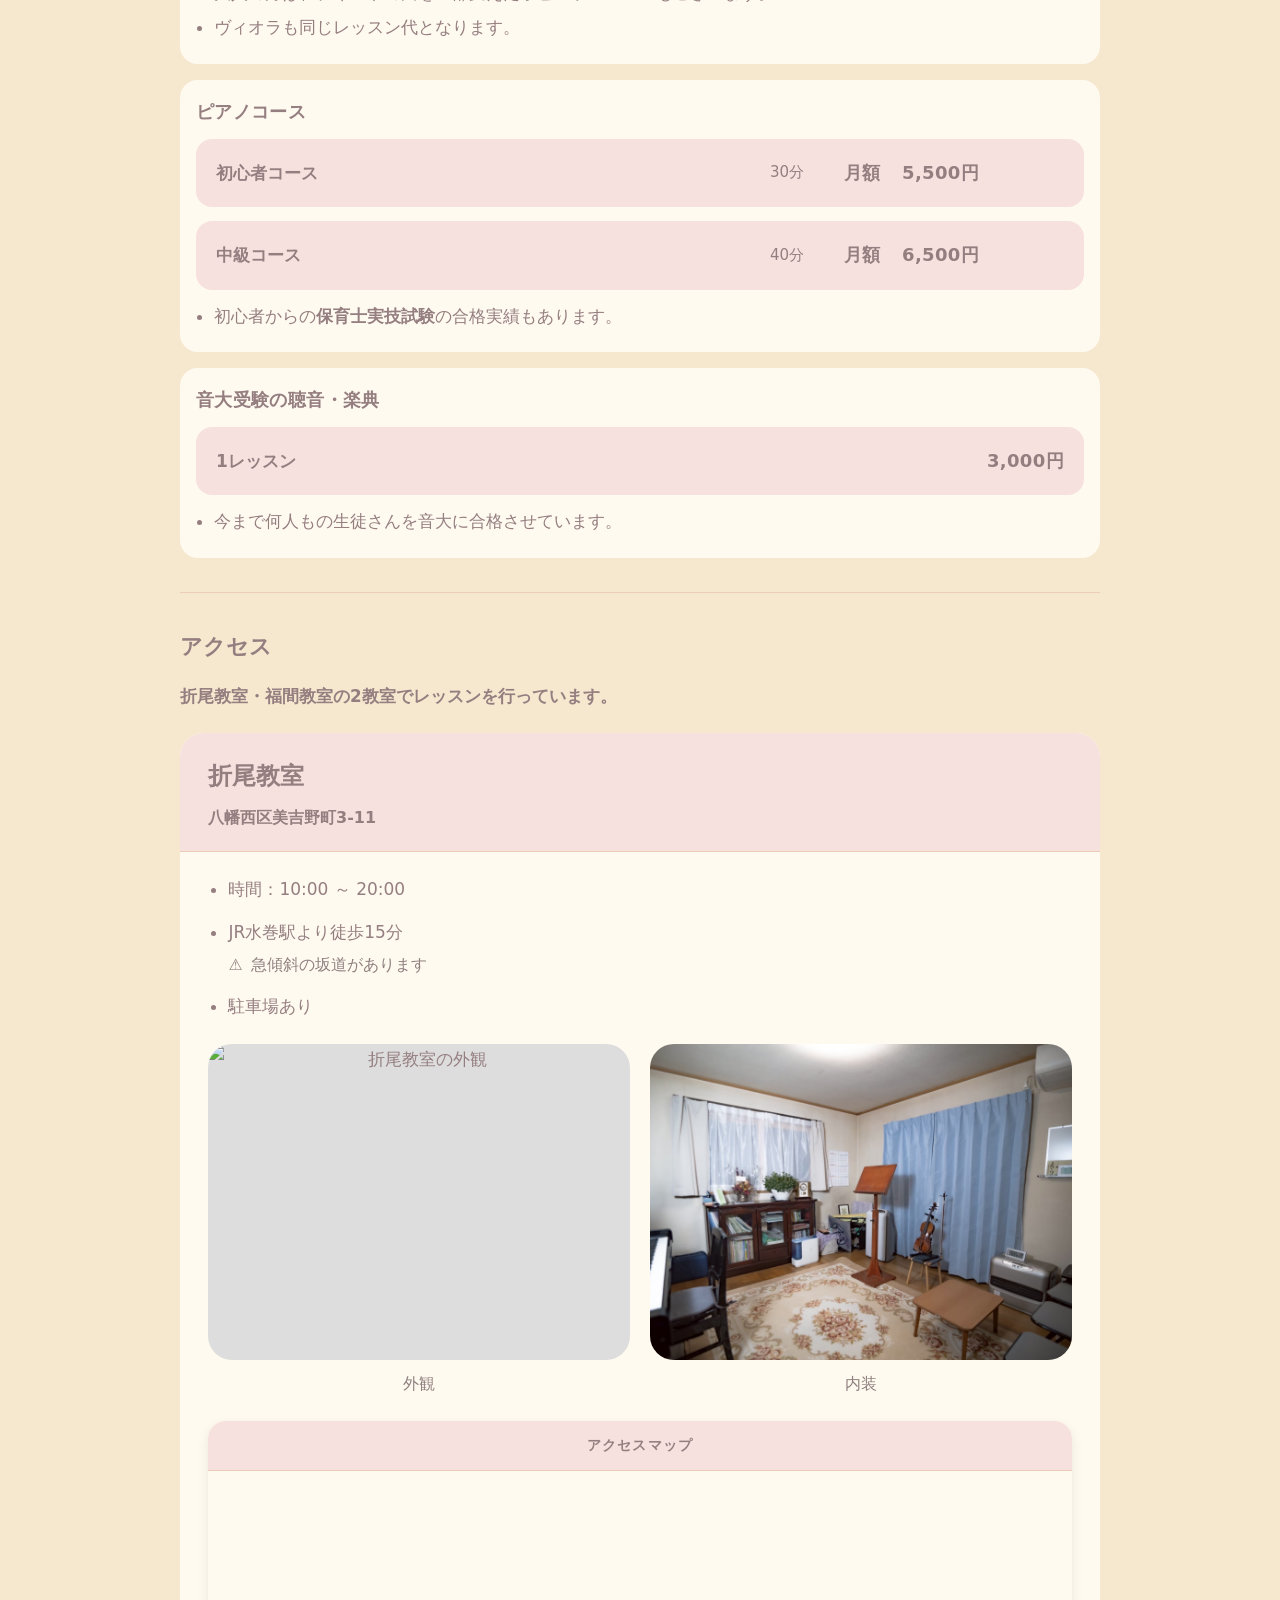
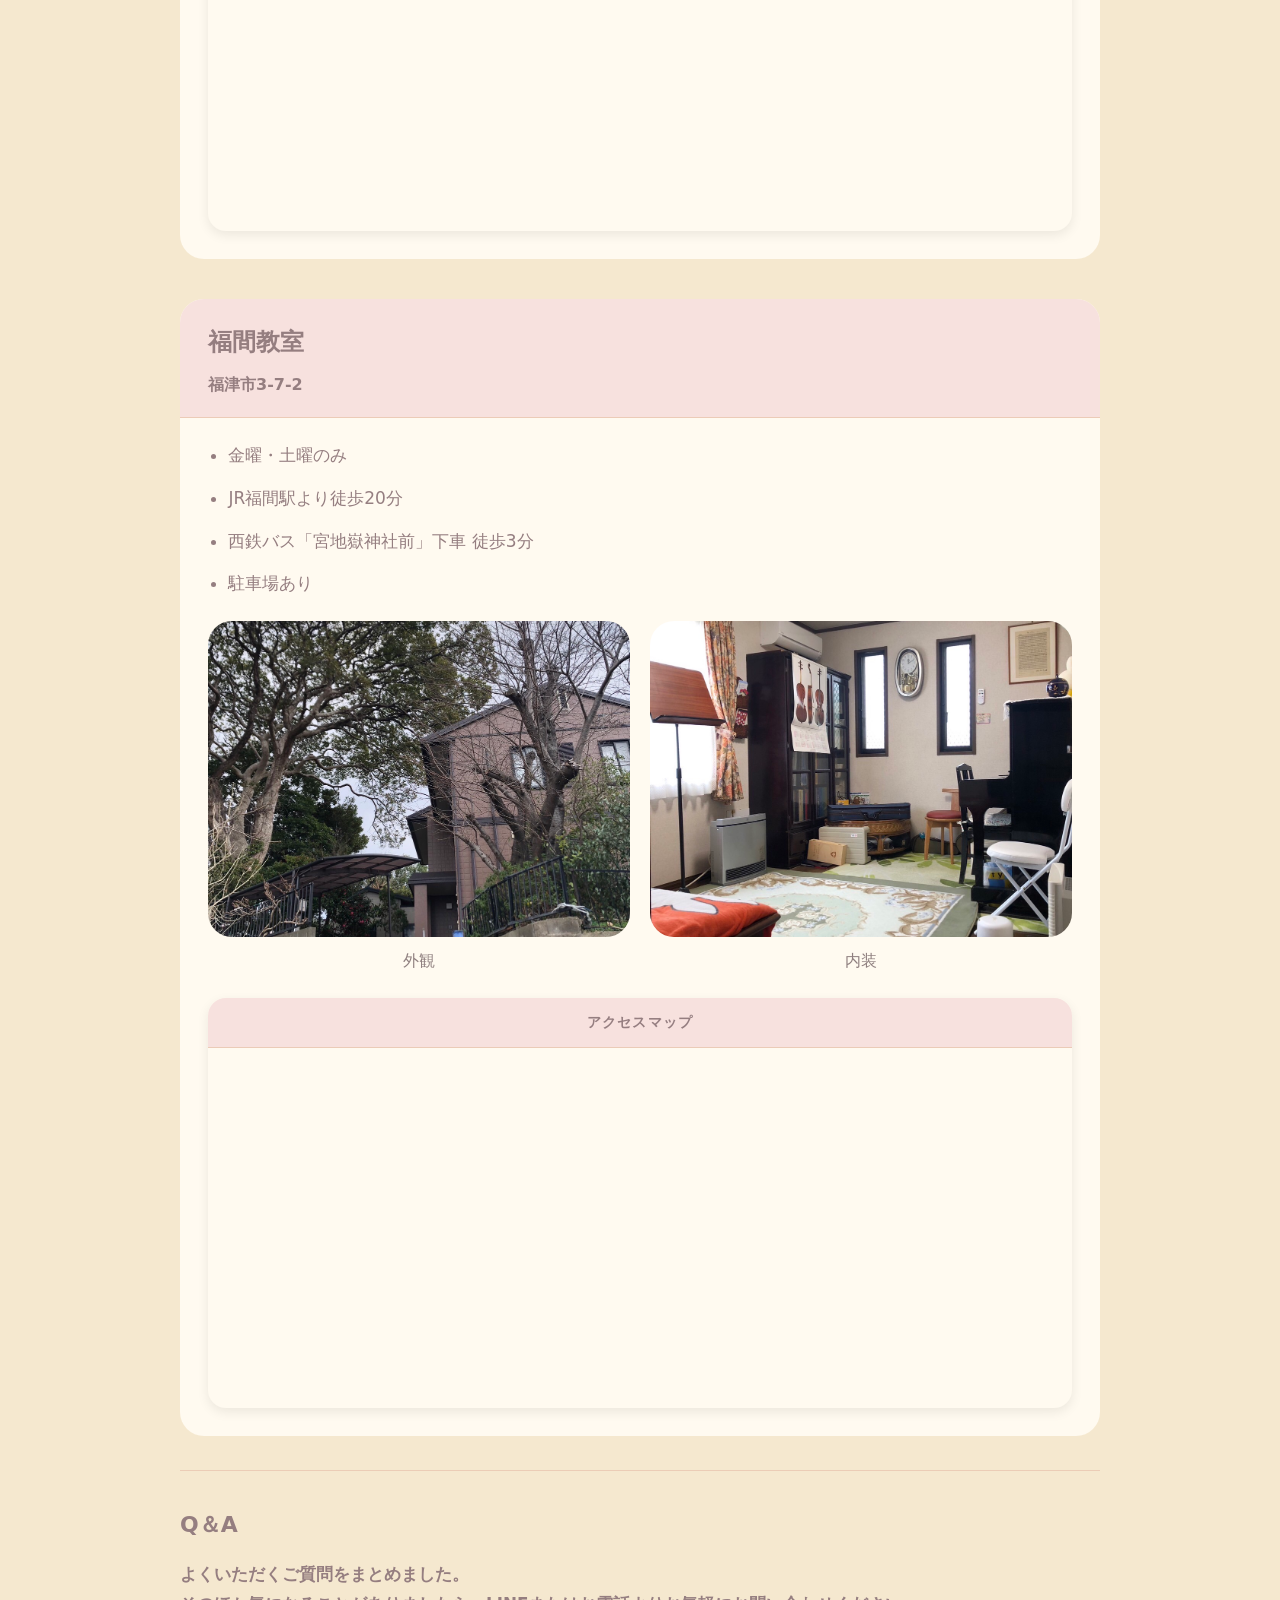
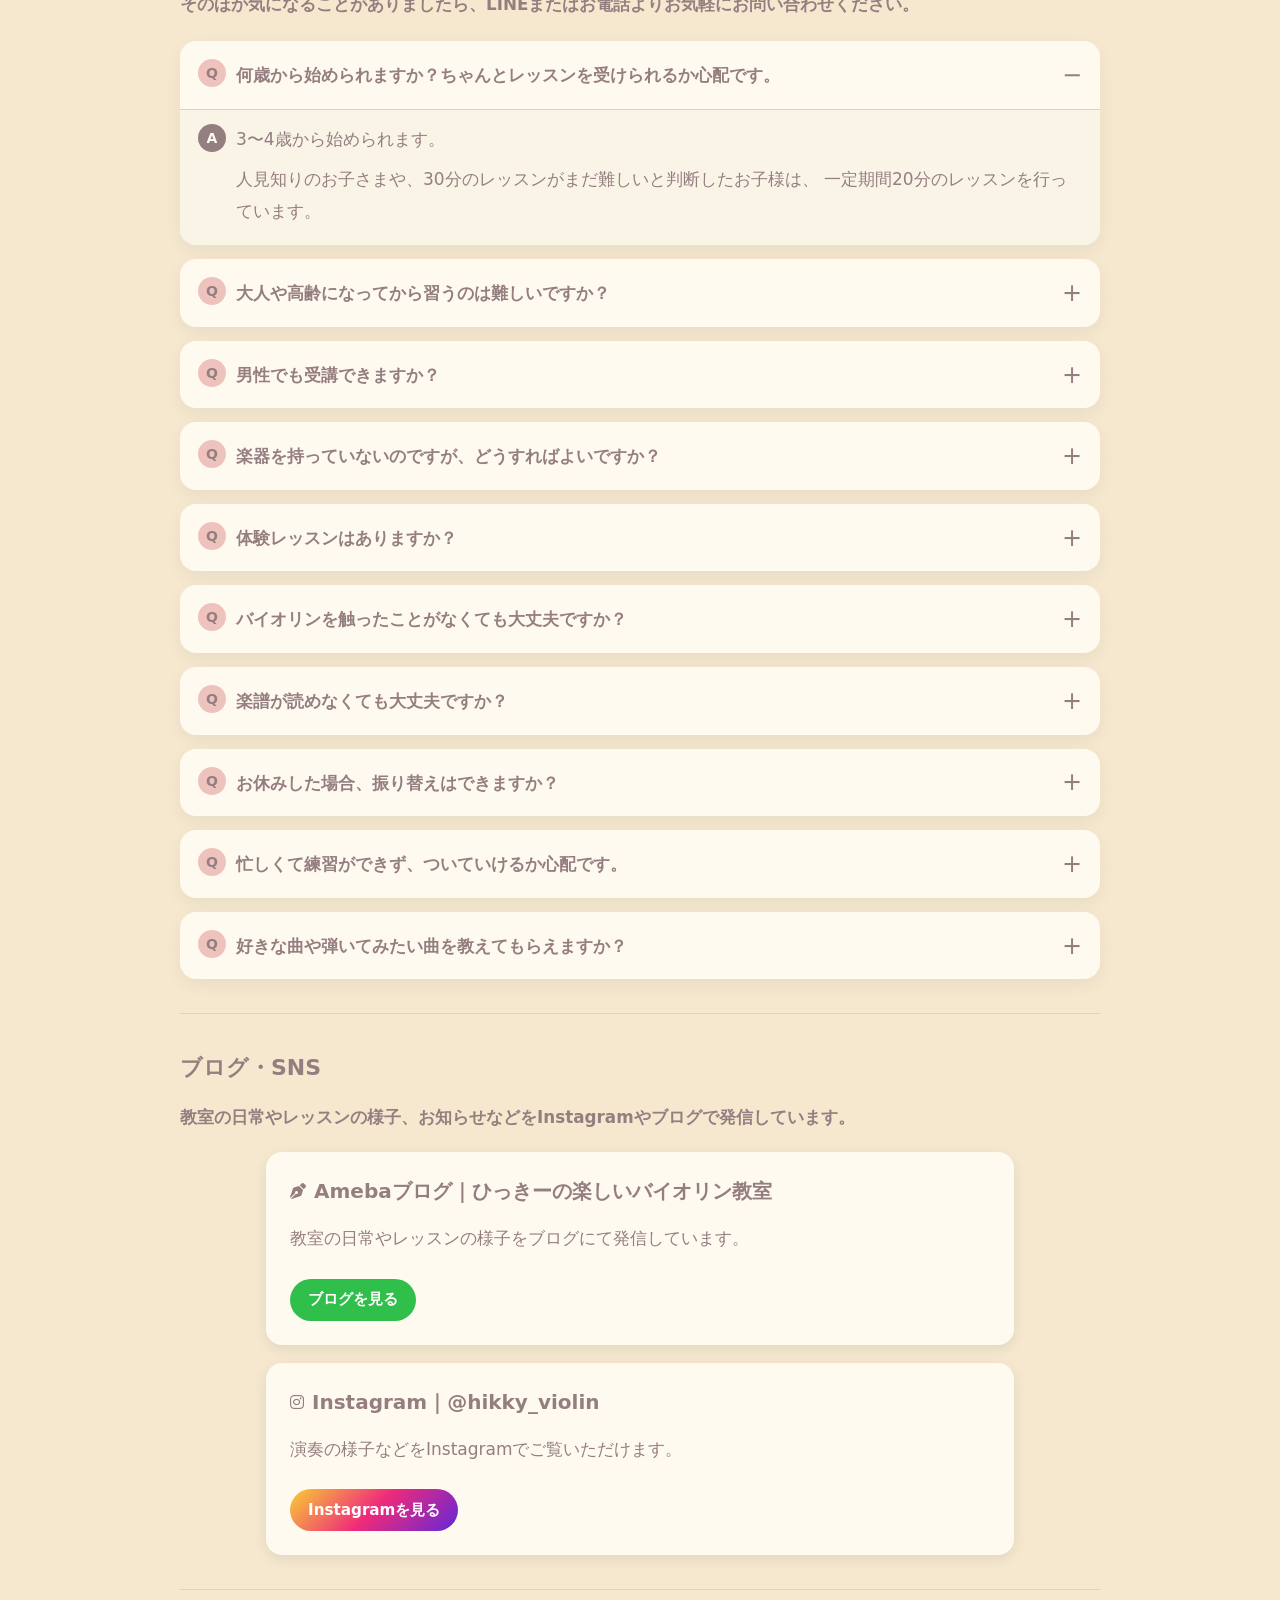
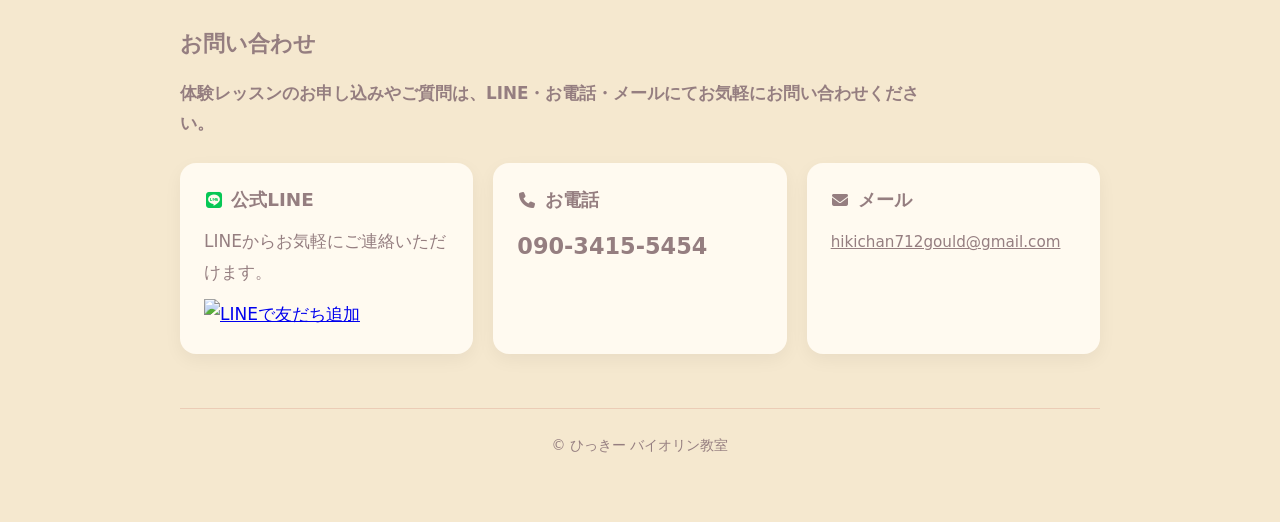
==== commit 7f18ec46: "アクセスの調整" ====
--- a/index.html
+++ b/index.html
@@ -315,13 +315,15 @@
 
           <div class="access-body">
             <ul class="access-list">
-              <li>時間：10:00 ～ 20:00</li>
-              <li>JR水巻駅より徒歩15分</li>
-              <p class="access-note">
-              <span class="access-note-icon">⚠</span>
-              急傾斜の坂道があります
-            </p>
-              <li>駐車場あり</li>
+                <li>時間：10:00 ～ 20:00</li>
+                <li class="access-station">
+                  JR水巻駅より徒歩15分
+                  <div class="access-note">
+                    <span class="access-note-icon">⚠</span>
+                    急傾斜の坂道があります
+                  </div>
+                </li>
+                <li>駐車場あり</li>
             </ul>
           </div>
 
--- a/style.css
+++ b/style.css
@@ -222,31 +222,30 @@
 
 /* PC時：講師紹介全体を2カラム、
    左の写真エリアだけ縦2列にする */
-@media (min-width: 900px) {
+@media (min-width:700px) {
   .teacher-card {
     display: grid;
     grid-template-columns: 320px 1fr;
     gap: 22px;
     align-items: start;
   }
-
   .teacher-photo-grid {
+    display: grid;
     grid-template-columns: 1fr;
-    gap: 12px;
-  }
-}
-
-@media (min-width: 900px) {
-  .teacher-card {
-    grid-template-columns: 360px 1fr;
+    height: 100%;
+    align-content: space-between;
   }
 
   .teacher-photo-grid img:first-child {
-    aspect-ratio: 3 / 4;
+    aspect-ratio: 1 / 1;
+    object-fit: cover;
+    margin-bottom: 20px;
   }
 
   .teacher-photo-grid img:nth-child(2) {
     aspect-ratio: 4 / 3;
+    object-fit: cover;
+    align-self: end;
   }
 }
 
@@ -425,7 +424,7 @@
   align-items: baseline;
   column-gap: 10px;
   white-space: nowrap;
-  font-size: 20px;
+  font-size: 18px;
 }
 
 .price-money-single {
@@ -565,17 +564,14 @@
 }
 
 .access-note {
-  margin: 16px 0 0;
-  padding: 12px 14px;
-  border-radius: 14px;
-  background: var(--base);
-  color: var(--sub);
-  line-height: 1.7;
+  margin-top: 4px;
+  color: var(--muted);
+  font-size: 0.98rem;
 }
 
 .access-note-icon {
   display: inline-block;
-  margin-right: 8px;
+  margin-right: 4px;
   font-weight: 700;
 }
 
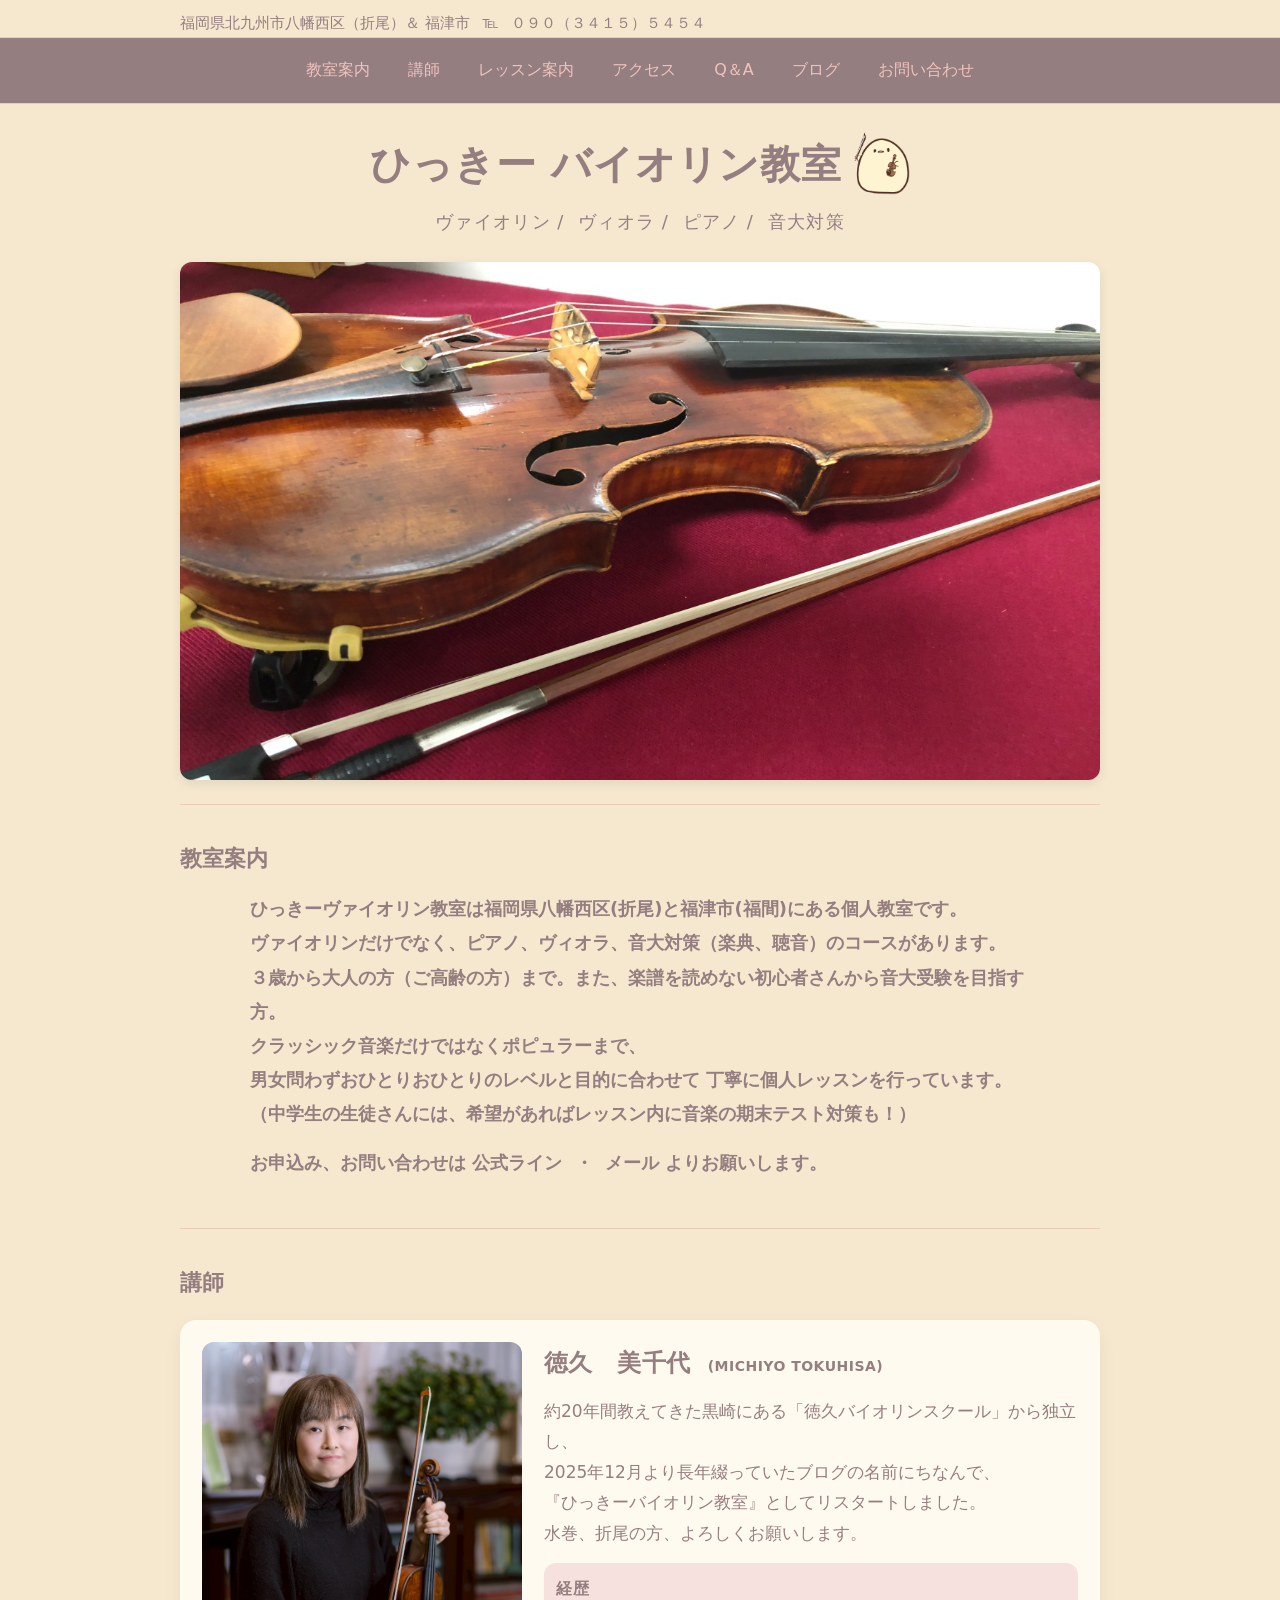
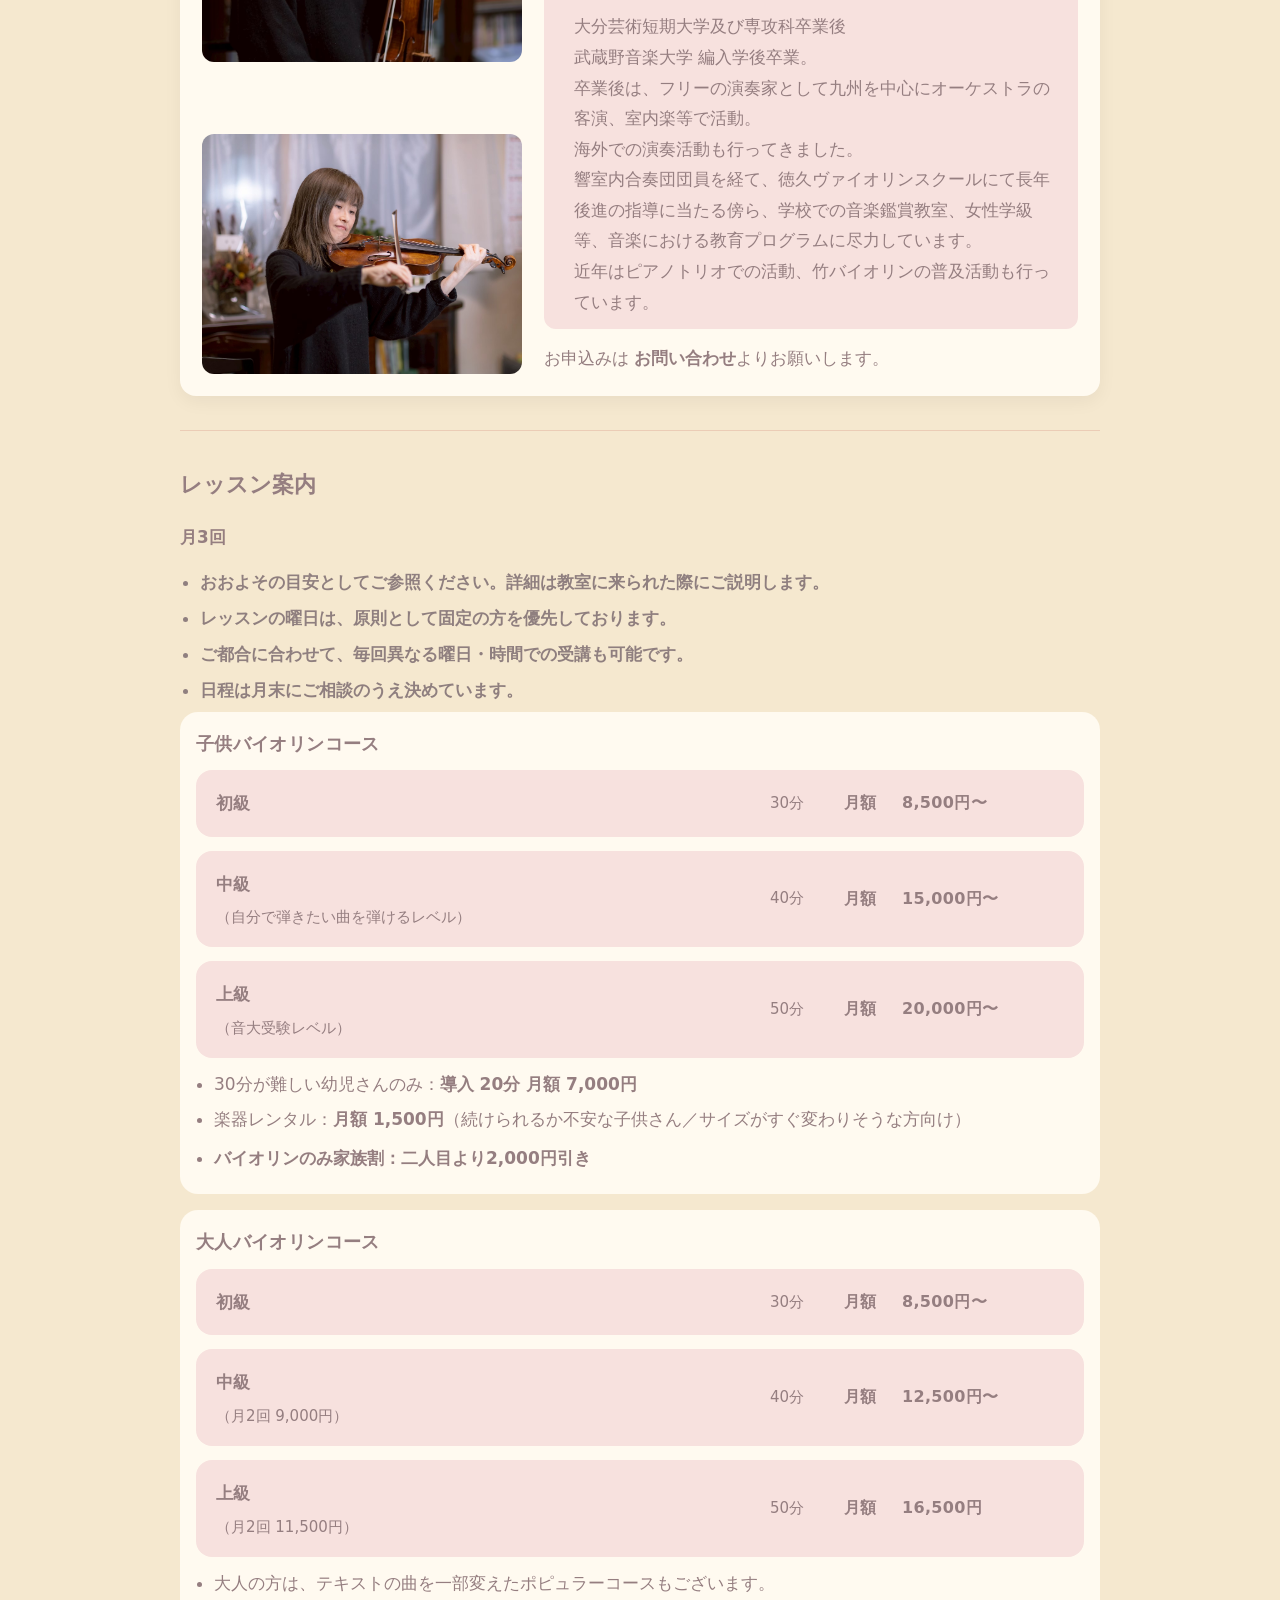
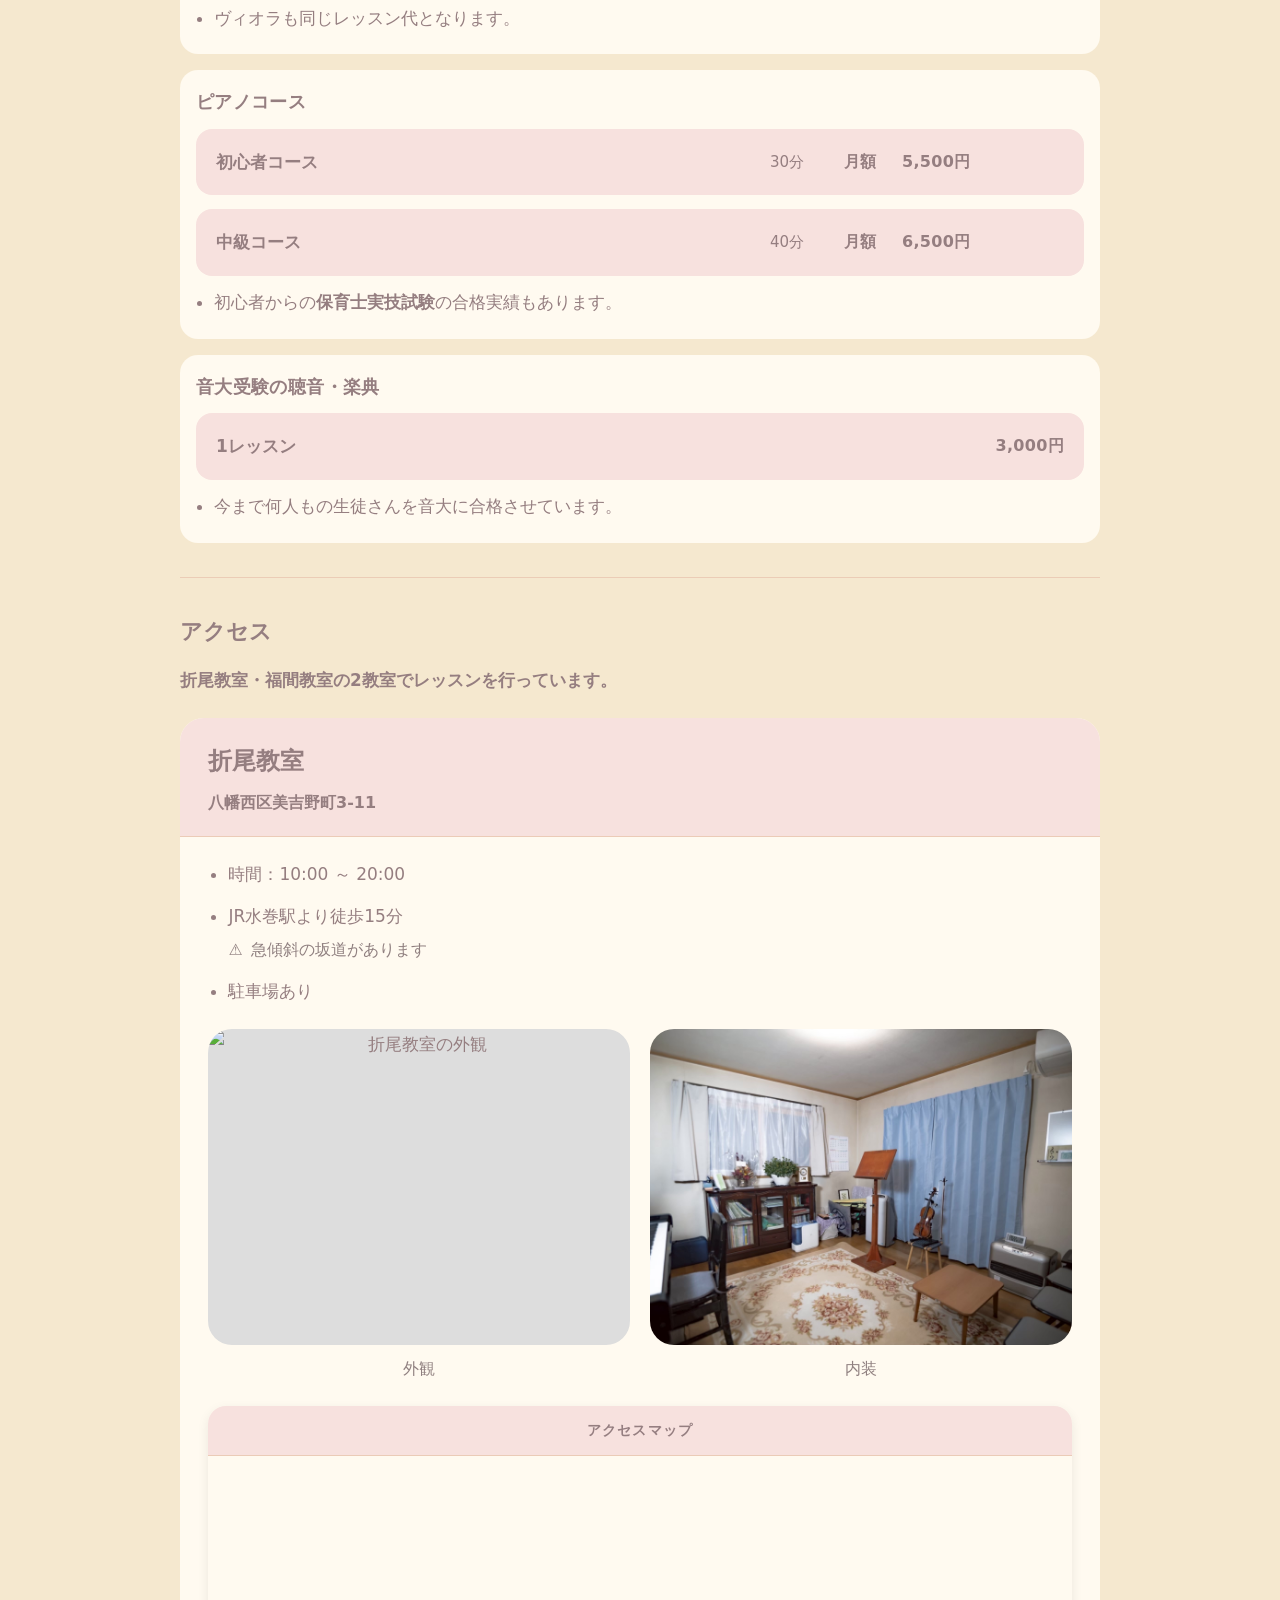
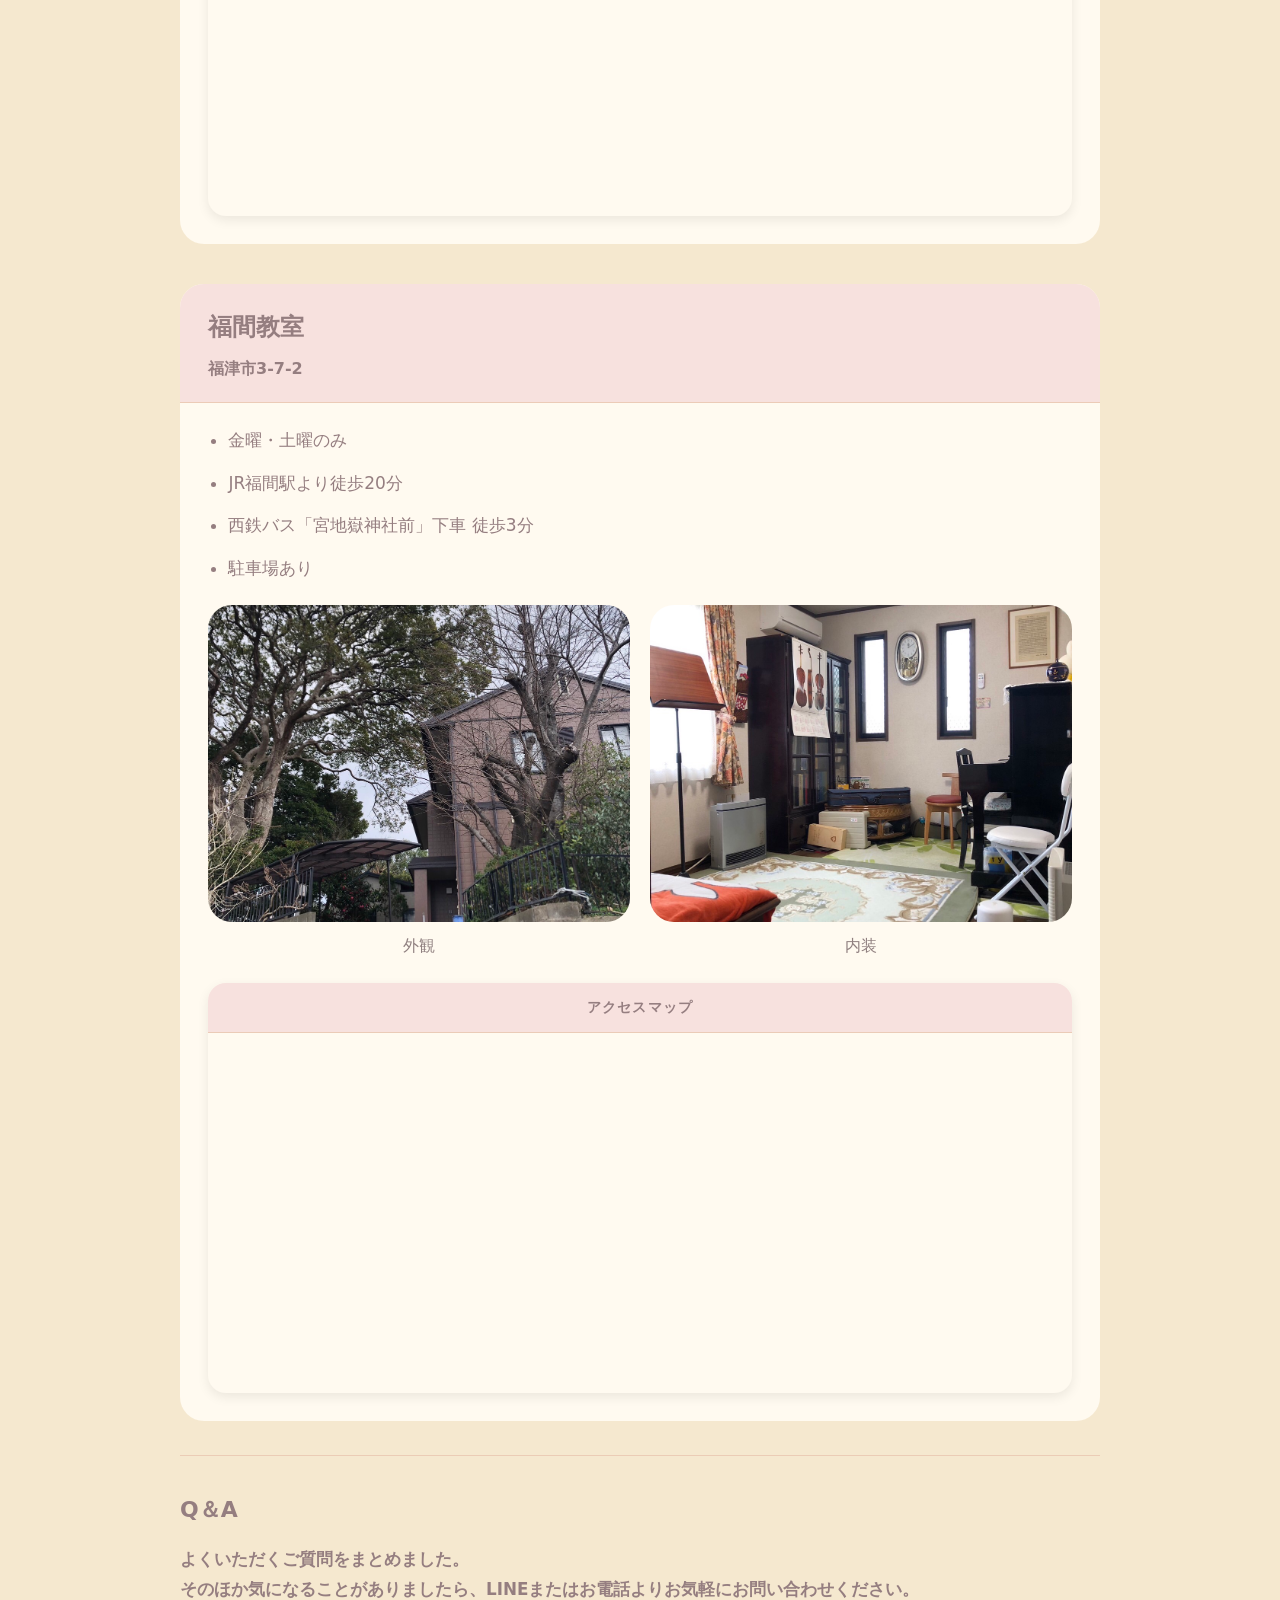
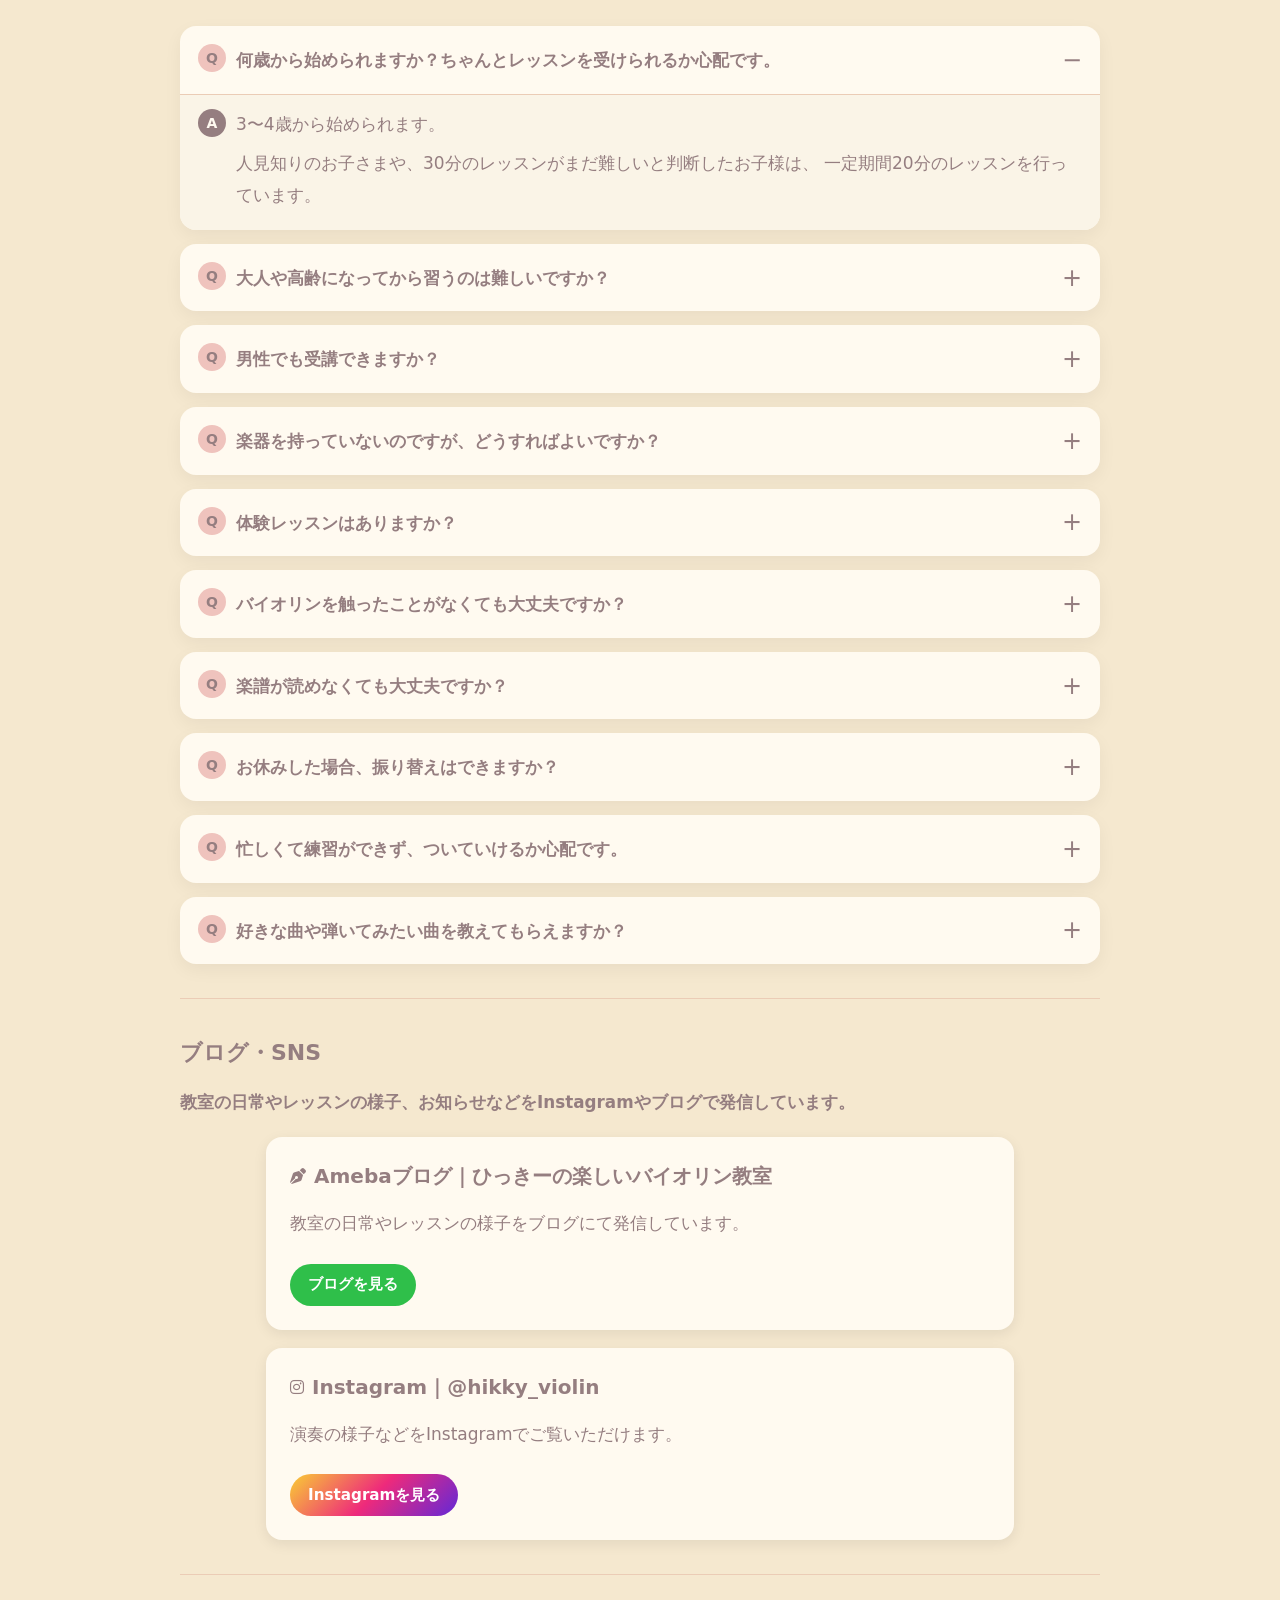
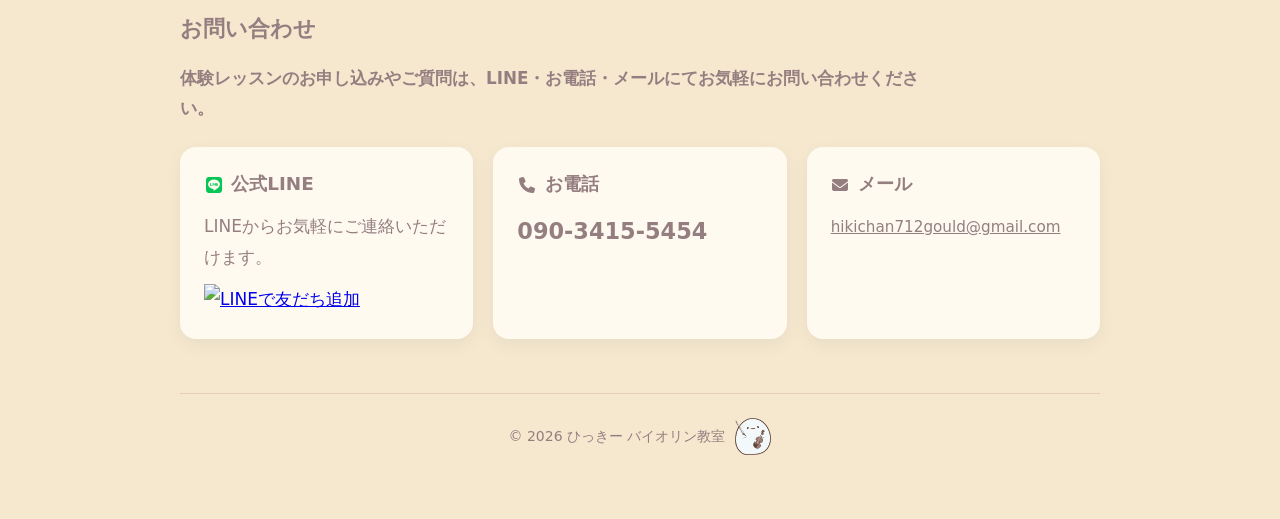
==== commit 85cd5c98: "アイコンを追加" ====
--- a/index.html
+++ b/index.html
@@ -4,6 +4,7 @@
   <meta charset="utf-8">
   <meta name="viewport" content="width=device-width, initial-scale=1">
   <title>ひっきー バイオリン教室</title>
+  <link rel="icon" href="image/icon.png" type="image/png">
   <link rel="stylesheet" href="style.css">
   <link
   rel="stylesheet"
@@ -32,7 +33,10 @@
 
   <main class="wrap">
     <header class="hero" id="top">
-      <h1 class="title">ひっきー バイオリン教室</h1>
+      <h1 class="title title-with-icon">
+        <span>ひっきー バイオリン教室</span>
+        <img src="image/icon.png" alt="ひっきー バイオリン教室のマスコット" class="title-icon">
+      </h1>
       <p class="course-line">
         <span>ヴァイオリン</span><span class="dot">/</span>
         <span>ヴィオラ</span><span class="dot">/</span>
@@ -60,7 +64,7 @@
         </p>
 
         <p class="contactline">
-          お申し込み、お問い合わせは
+          お申込み、お問い合わせは
           <a href="#contact">公式ライン</a>
           <span class="dot">・</span>
           <a href="#contact">メール</a>
@@ -593,7 +597,10 @@
     </section>
 
     <footer class="footer">
-      <p>© ひっきー バイオリン教室</p>
+      <div class="footer-inner">
+        <p>&copy; 2026 ひっきー バイオリン教室</p>
+        <img src="image/icon_blue.png" alt="" class="footer-icon">
+      </div>
     </footer>
   </main>
 </body>
--- a/style.css
+++ b/style.css
@@ -102,6 +102,25 @@
   letter-spacing: 0.02em;
 }
 
+.title-with-icon {
+  display: flex;
+  align-items: center;
+  justify-content: center;
+  gap: 12px;
+  flex-wrap: wrap;
+}
+
+.title-icon {
+  width: 56px;
+  height: auto;
+}
+
+@media (max-width: 640px) {
+  .title-icon {
+    width: 44px;
+  }
+}
+
 .course-line {
   margin: 0 0 10px;
   color: var(--sub);
@@ -180,7 +199,6 @@
 
 .contactline {
   margin-top: 6px;
-  font-size: 15px;
 }
 
 .footer {
@@ -239,7 +257,7 @@
   .teacher-photo-grid img:first-child {
     aspect-ratio: 1 / 1;
     object-fit: cover;
-    margin-bottom: 20px;
+    margin-bottom: 15px;
   }
 
   .teacher-photo-grid img:nth-child(2) {
@@ -424,7 +442,7 @@
   align-items: baseline;
   column-gap: 10px;
   white-space: nowrap;
-  font-size: 18px;
+  font-size: 16px;
 }
 
 .price-money-single {
@@ -750,6 +768,8 @@
 
 /* blog */
 
+.intro,
+.lesson-summary-list,
 .blog-card-lead,
 .contact-lead,
 .access-lead,
@@ -948,6 +968,21 @@
   color: var(--sub);
 }
 
+/* footer */
+.footer-inner {
+  display: flex;
+  align-items: center;
+  justify-content: center;
+  gap: 10px;
+  flex-wrap: wrap;
+}
+
+.footer-icon {
+  width: 36px;
+  height: auto;
+  opacity: 0.9;
+}
+
 /* responsive */
 @media (min-width: 900px) {
   body {
@@ -965,7 +1000,6 @@
   }
 
   .contactline {
-    font-size: 17px;
     line-height: 1.9;
   }
 
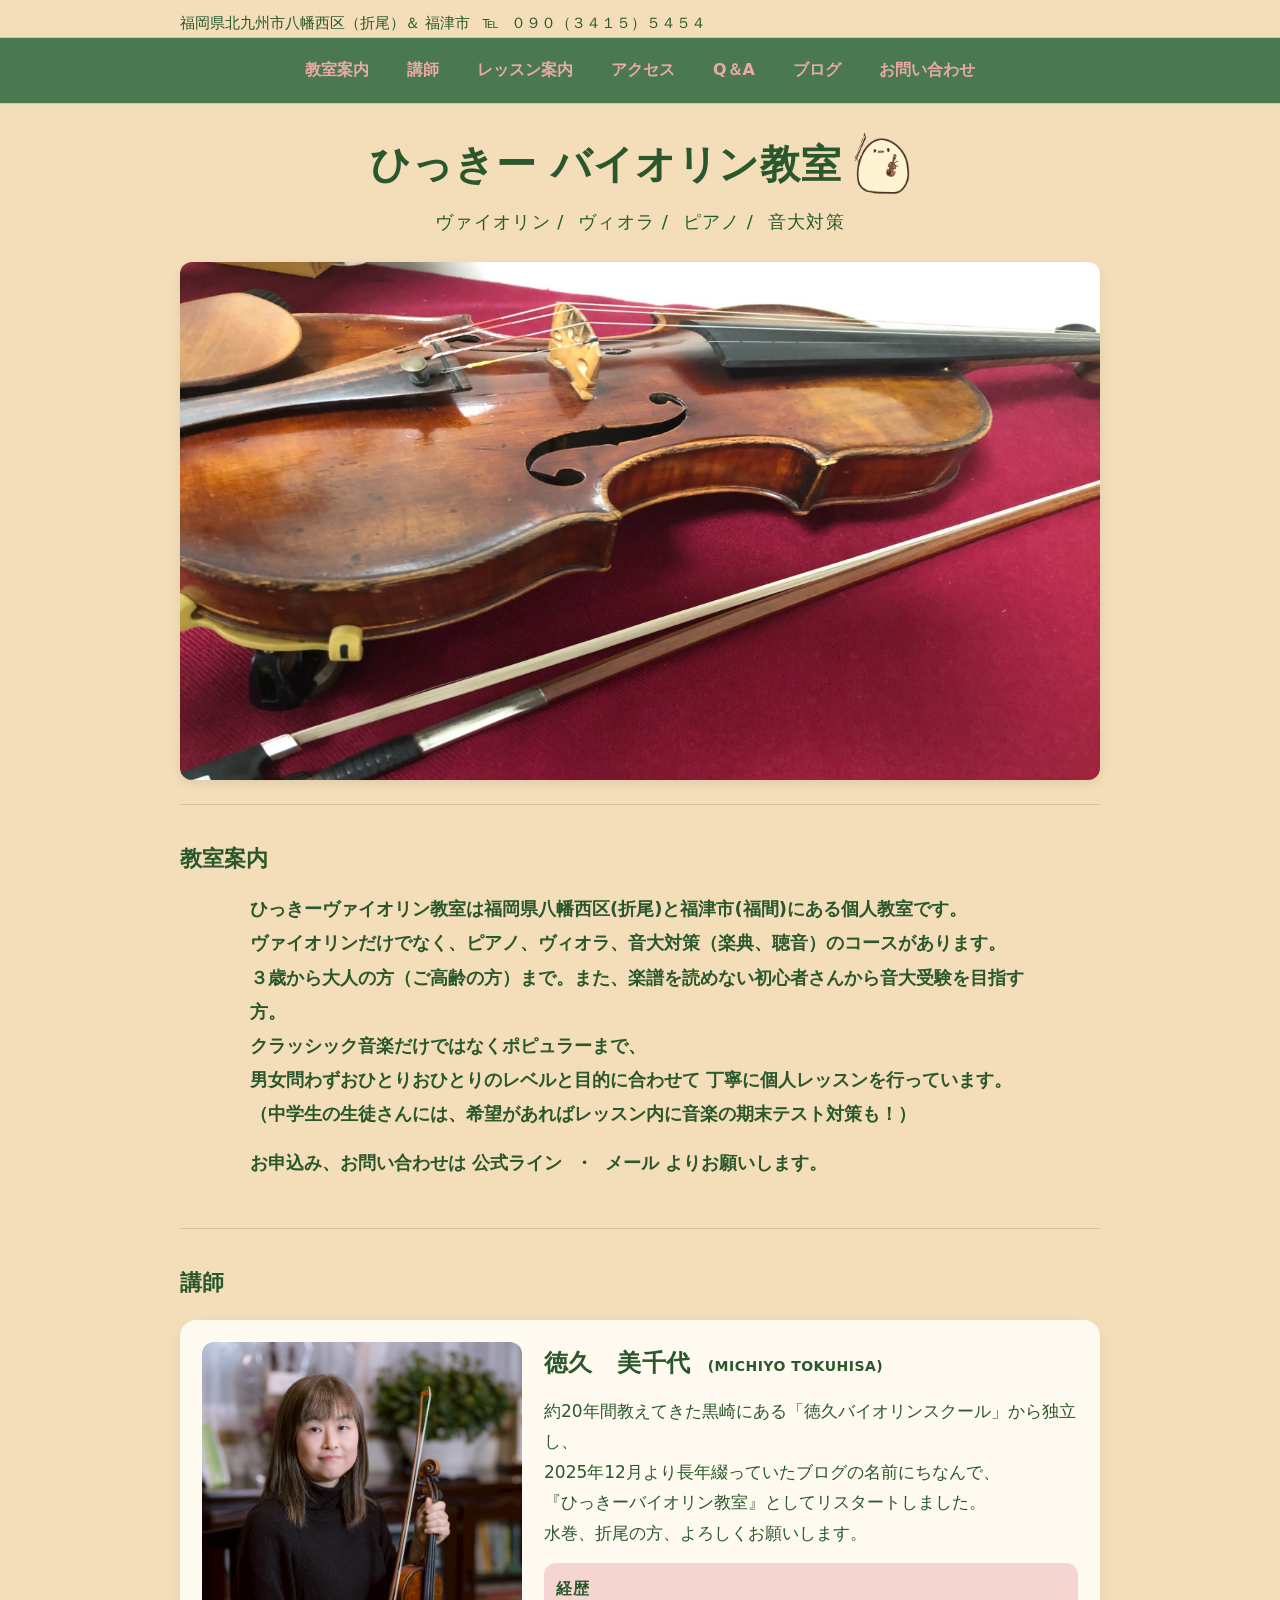
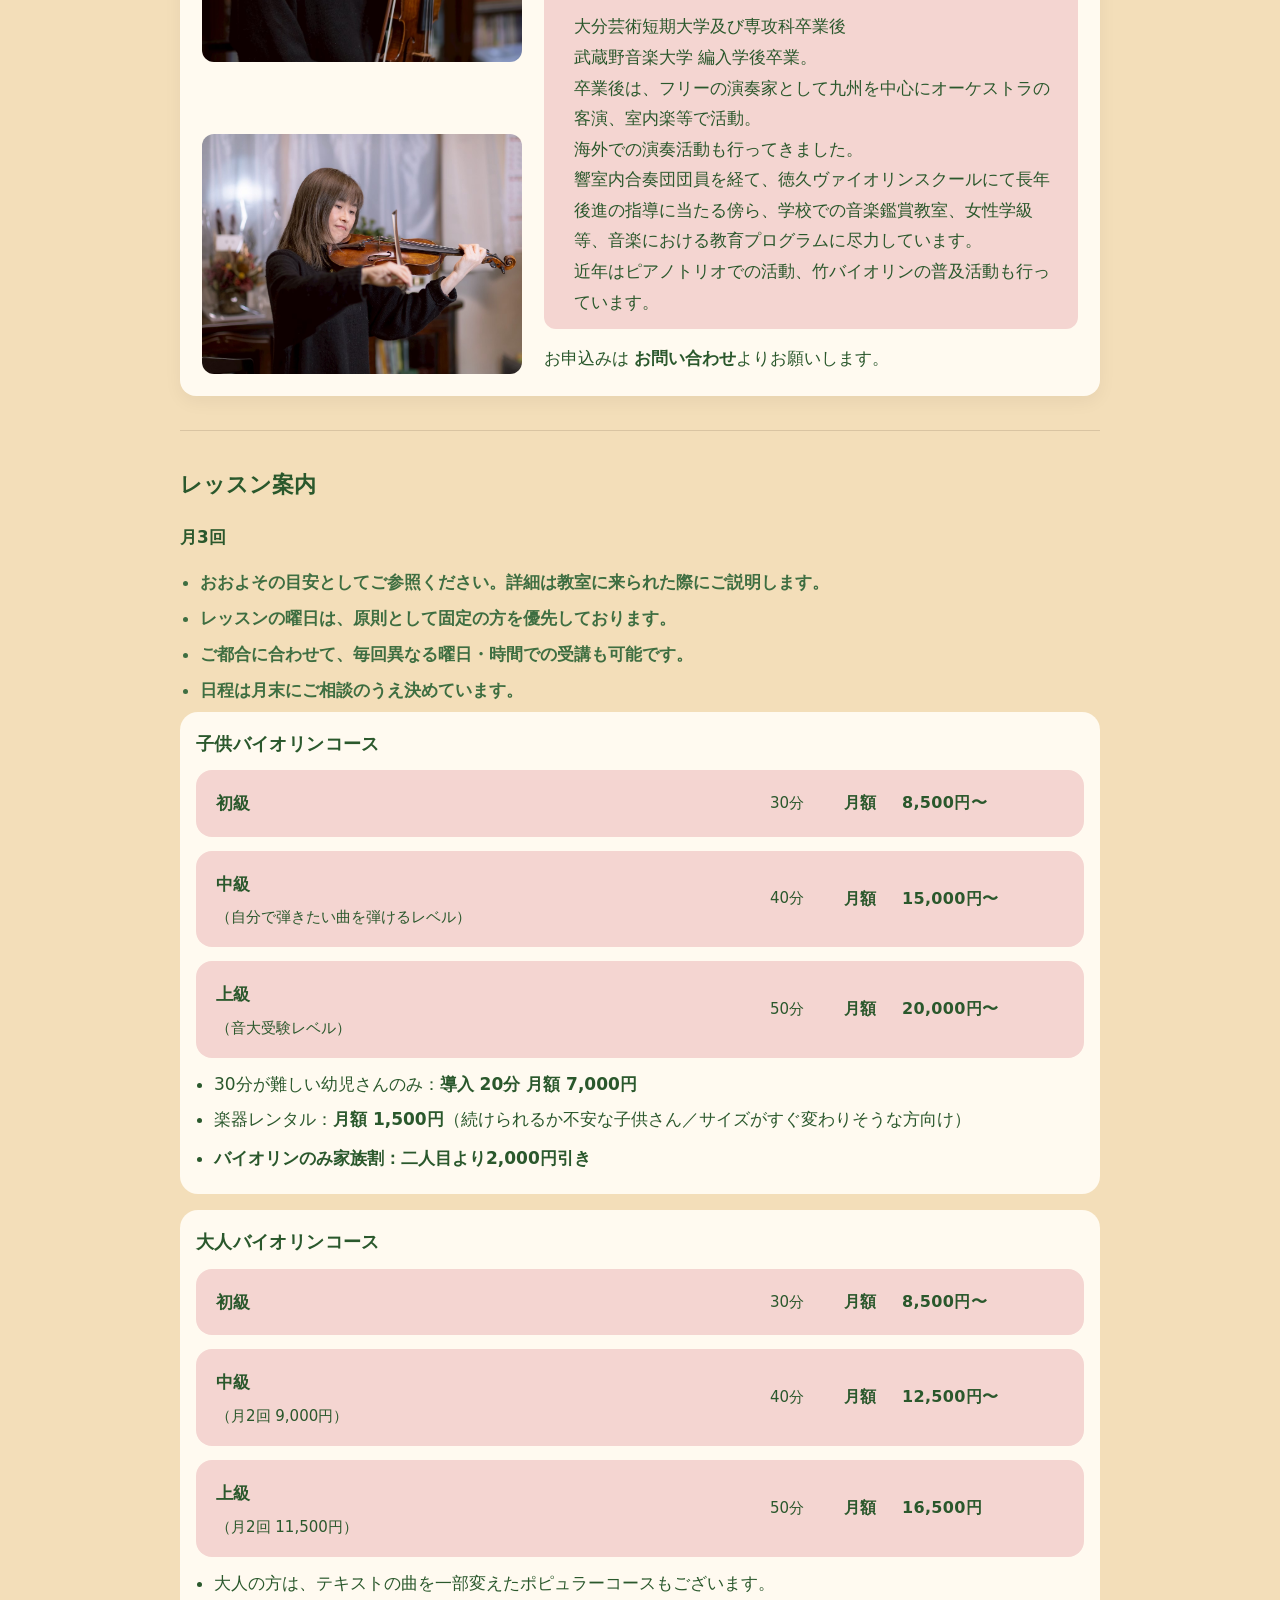
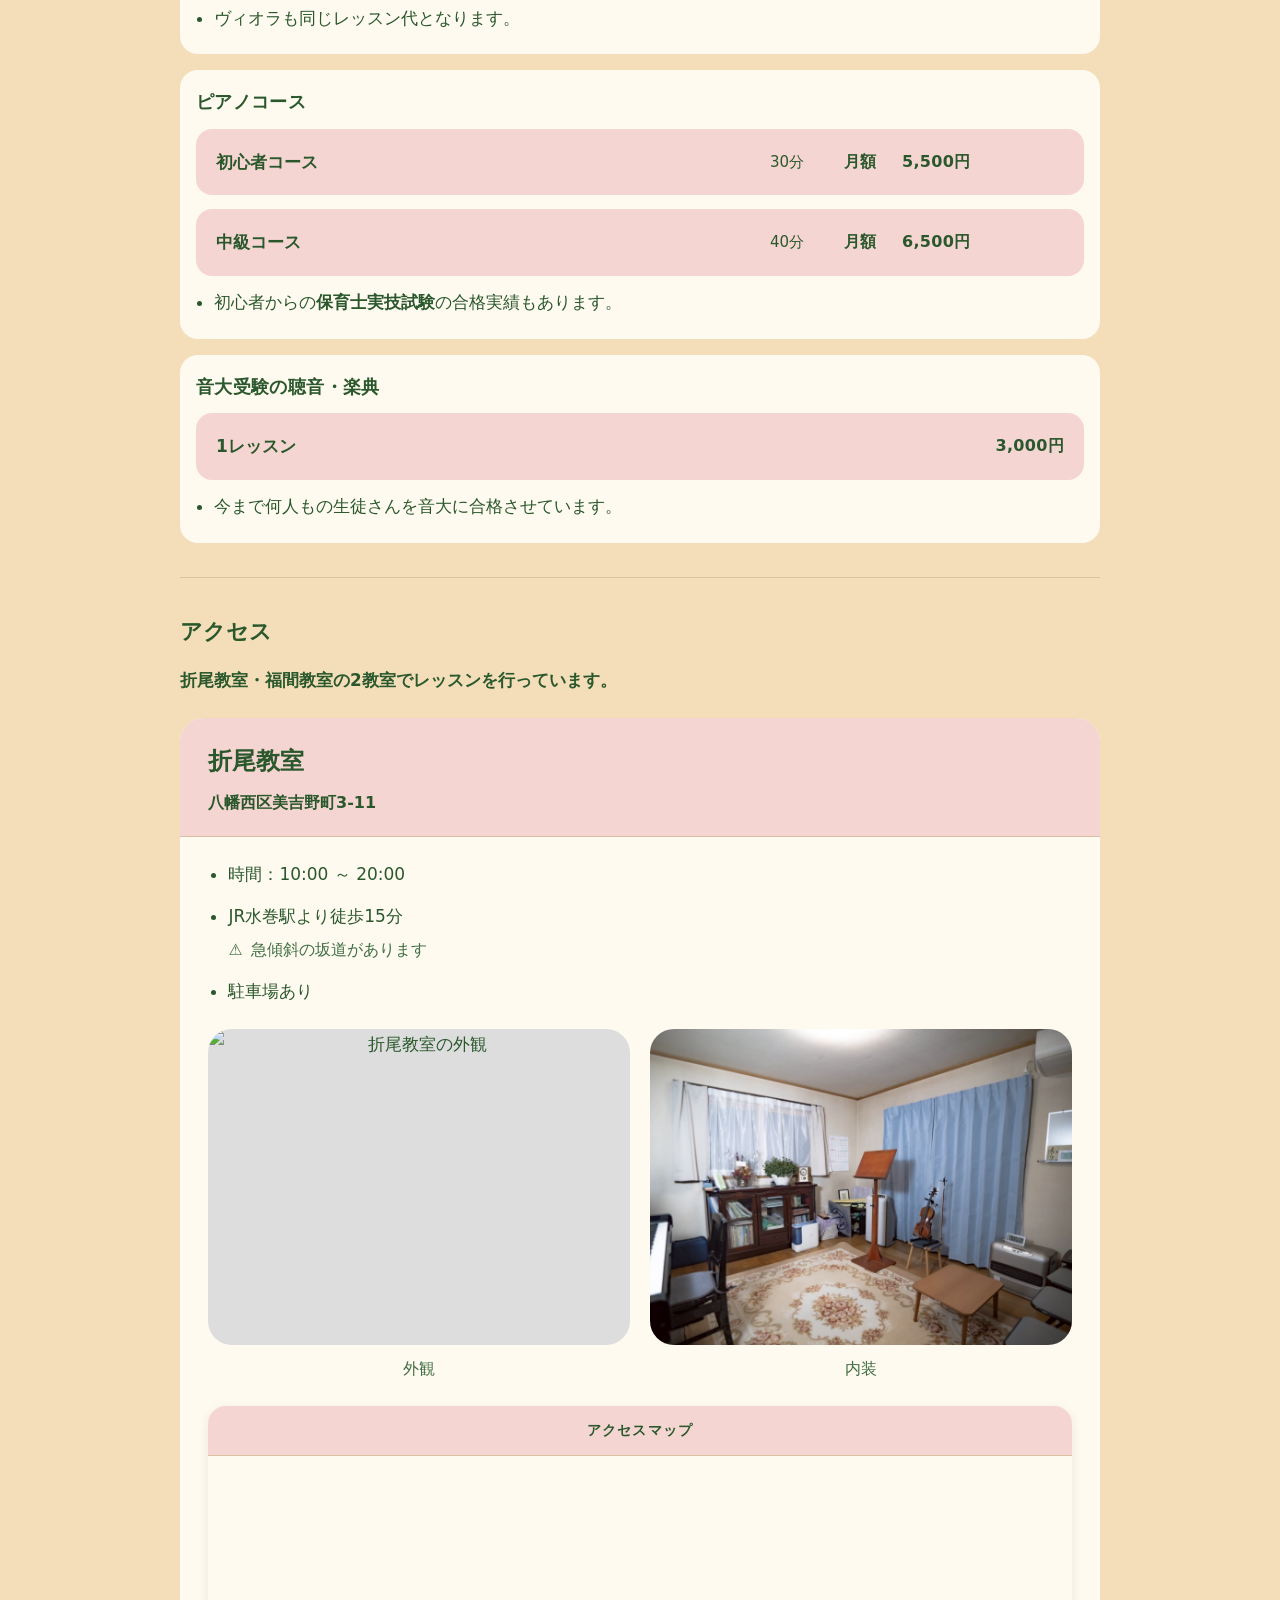
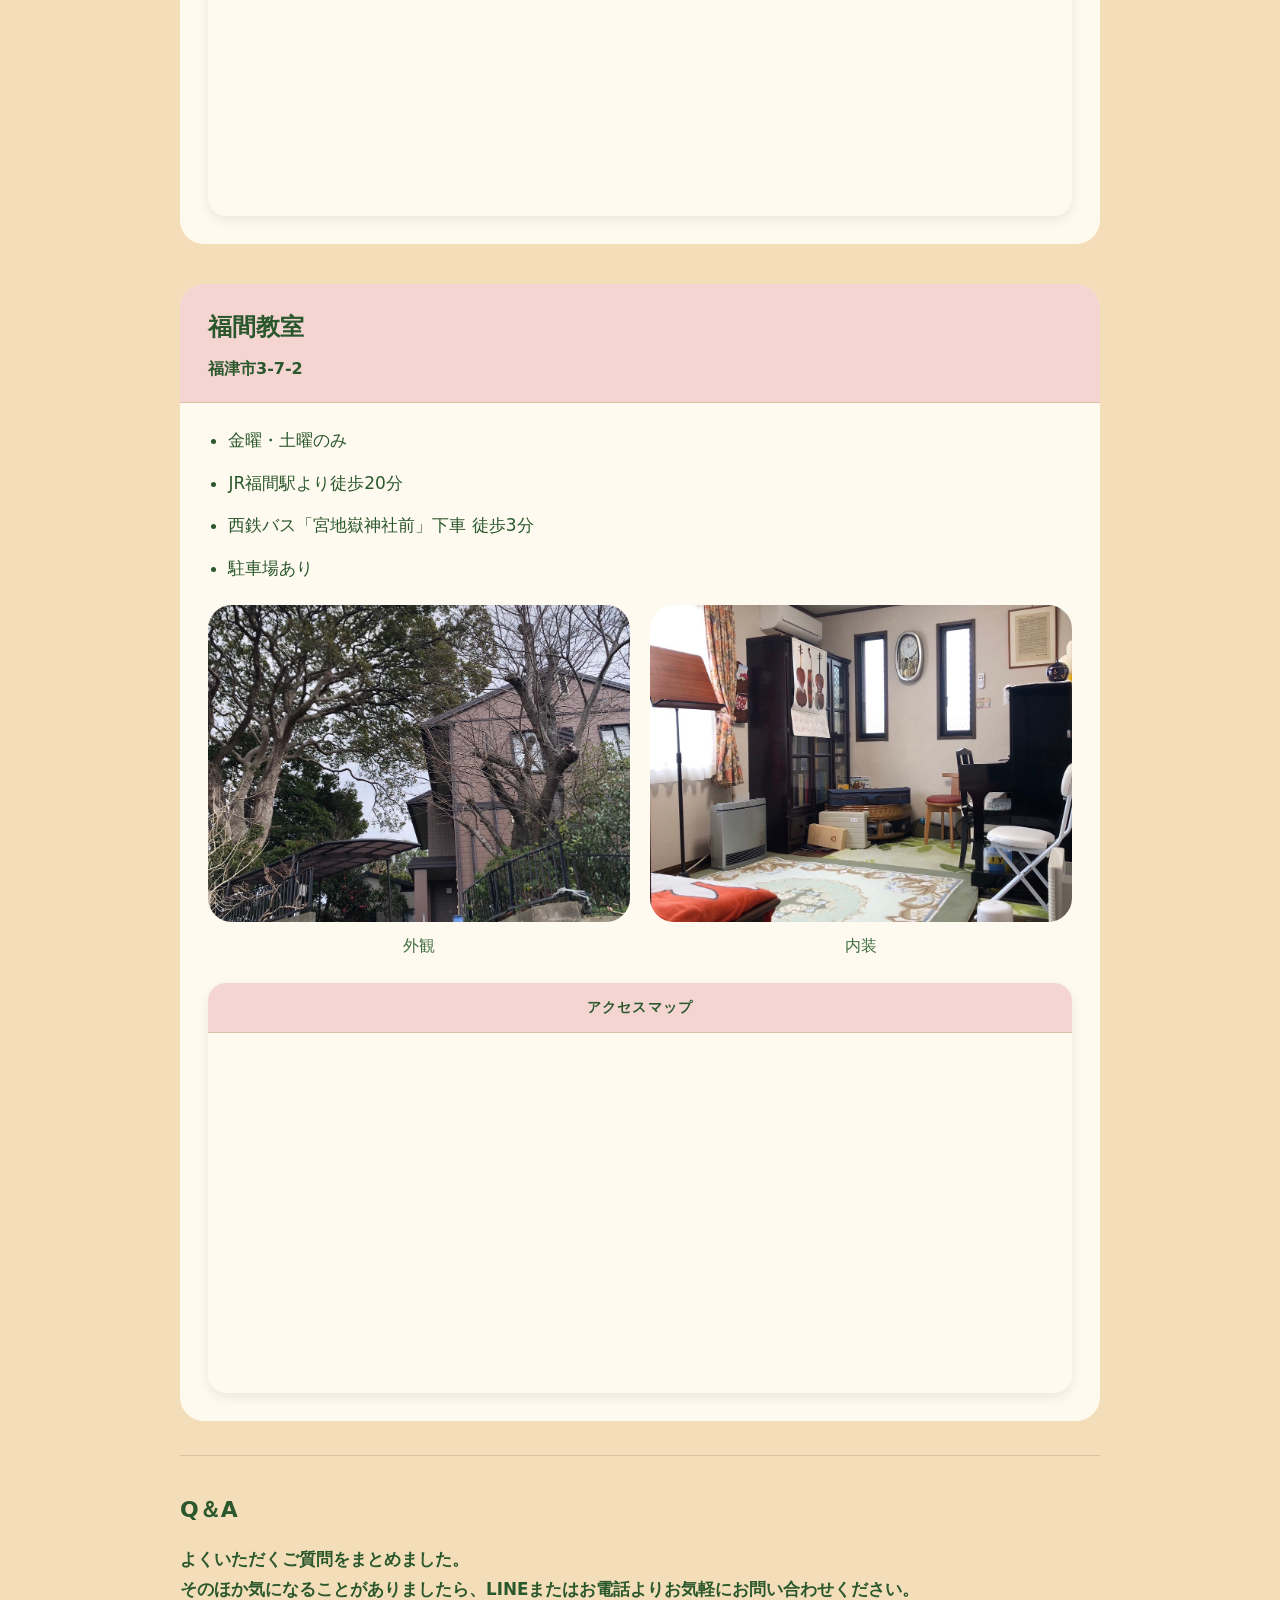
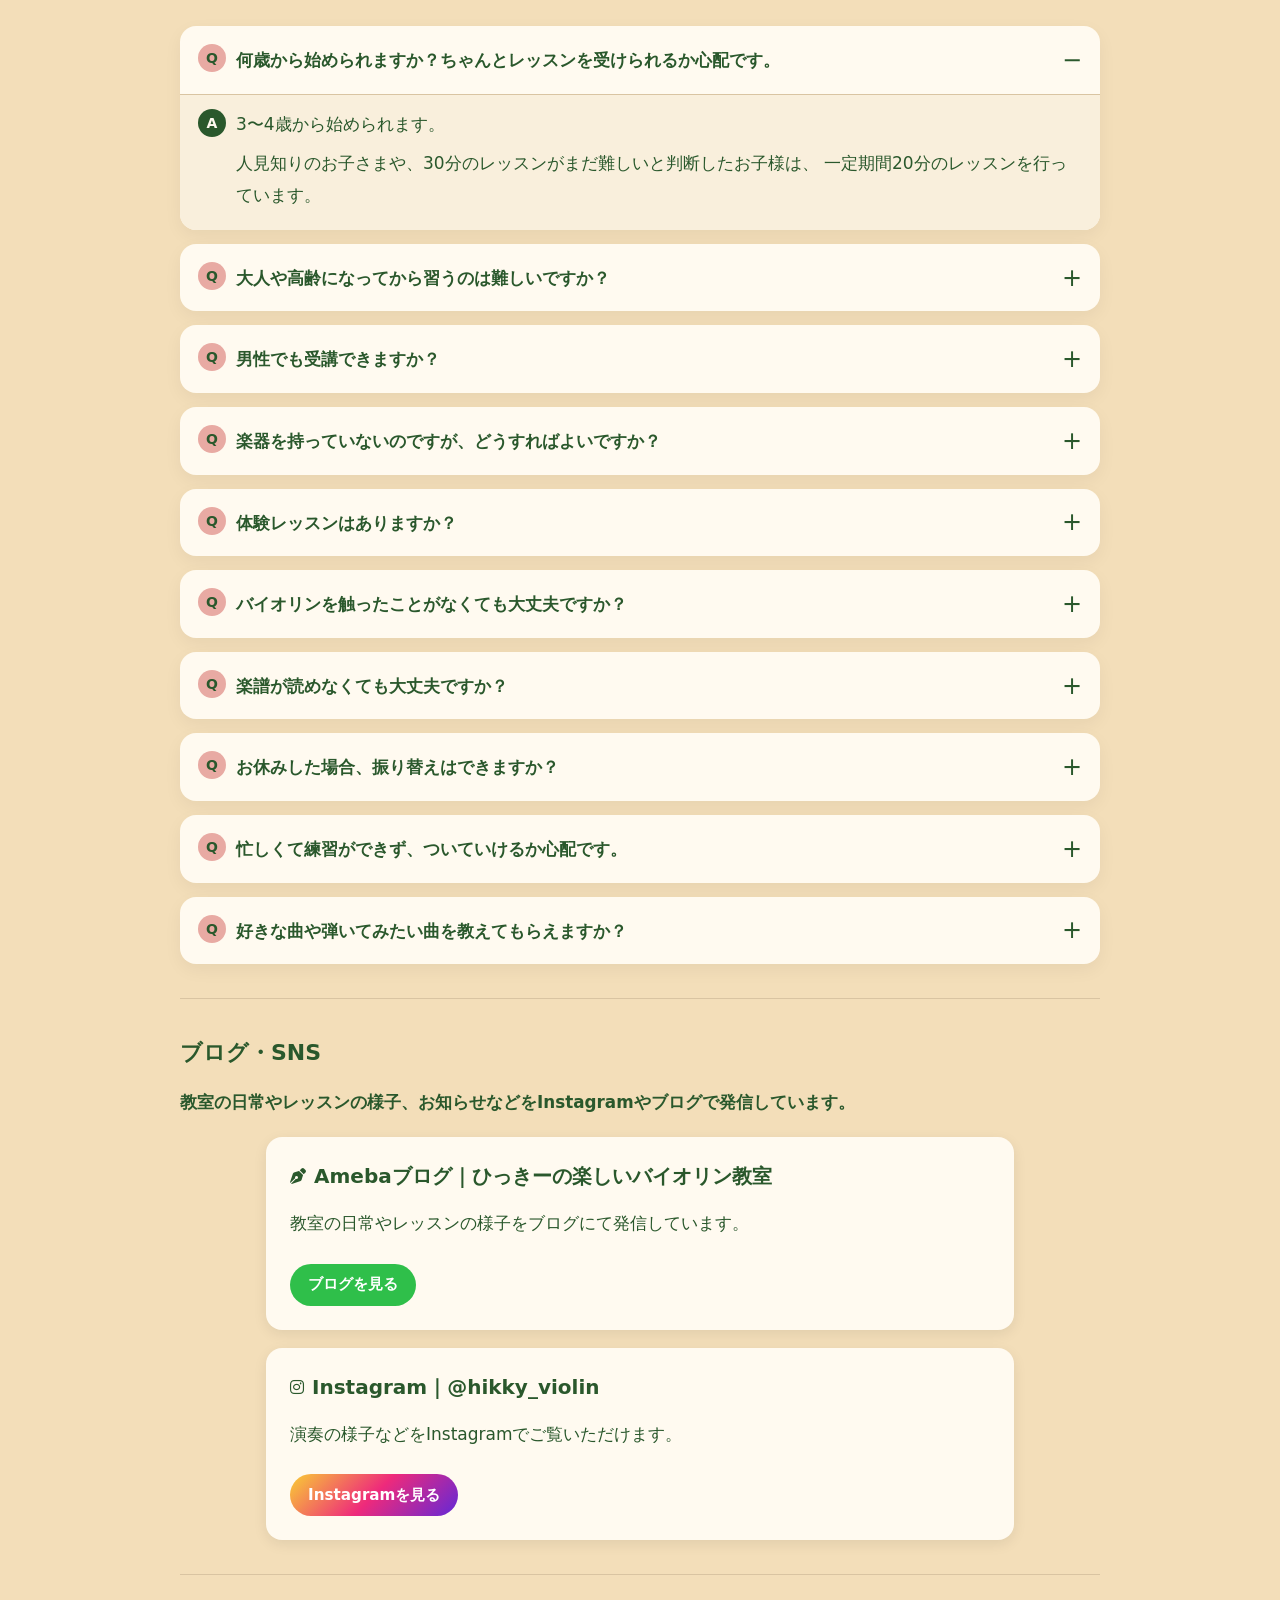
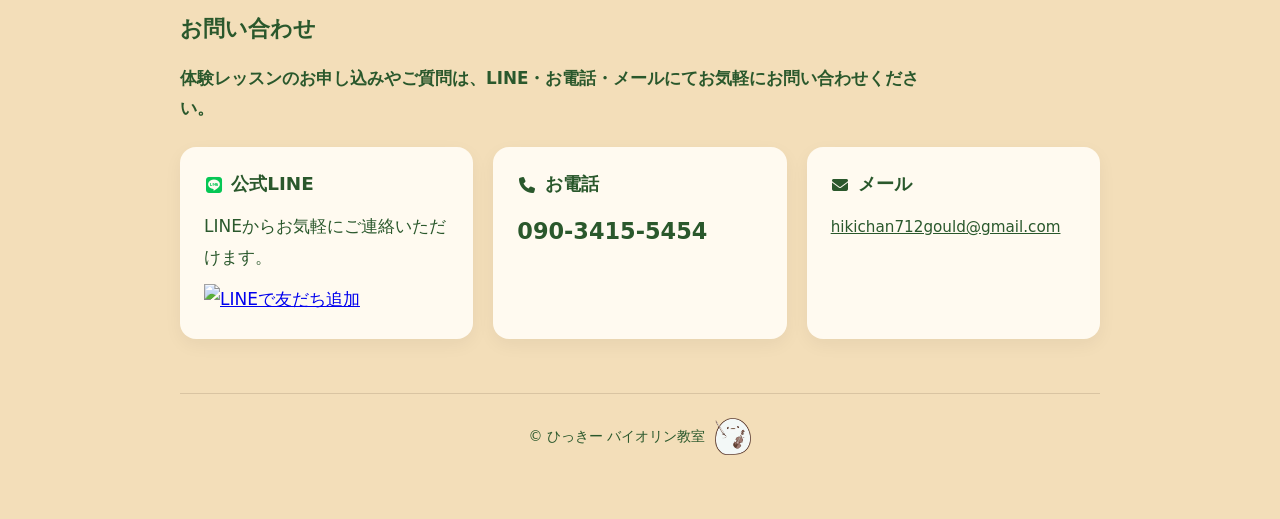
==== commit 3606bf06: "フッターの変更" ====
--- a/index.html
+++ b/index.html
@@ -598,7 +598,7 @@
 
     <footer class="footer">
       <div class="footer-inner">
-        <p>&copy; 2026 ひっきー バイオリン教室</p>
+        <p>&copy; ひっきー バイオリン教室</p>
         <img src="image/icon_blue.png" alt="" class="footer-icon">
       </div>
     </footer>
--- a/style.css
+++ b/style.css
@@ -1,12 +1,13 @@
 :root {
-  --base: #f5e8cf;
+  --base: #f3deb9;
   --base_2: color-mix(in srgb, var(--base) 50%, #fff);
-  --accent: #efc3bd;
+  --accent: #e8aaa3;
   --accent_2: color-mix(in srgb, var(--accent) 50%, #fff);
-  --sub: #957e80;
-  --line: #ebccb6;
+  --sub: #2a582c;
+  --sub2:rgb(74, 121, 81);
+  --line: #d9c4a2;
   --white: #fffaf0;
-  --muted: #8f7f7f;
+  --muted: #3e6e41;
   --max: 920px;
   --shadow-sm: 0 4px 12px rgba(0, 0, 0, 0.08);
   --shadow-md: 0 6px 18px rgba(0, 0, 0, 0.05);
@@ -133,7 +134,7 @@
   position: sticky;
   top: 0;
   z-index: 50;
-  background: var(--sub);
+  background: var(--sub2);
   border-top: 1px solid var(--line);
   border-bottom: 1px solid var(--line);
 }
@@ -153,6 +154,7 @@
   color: var(--accent);
   text-decoration: none;
   transition: 0.2s ease;
+  font-weight: 600;
 }
 
 .menu a:hover {
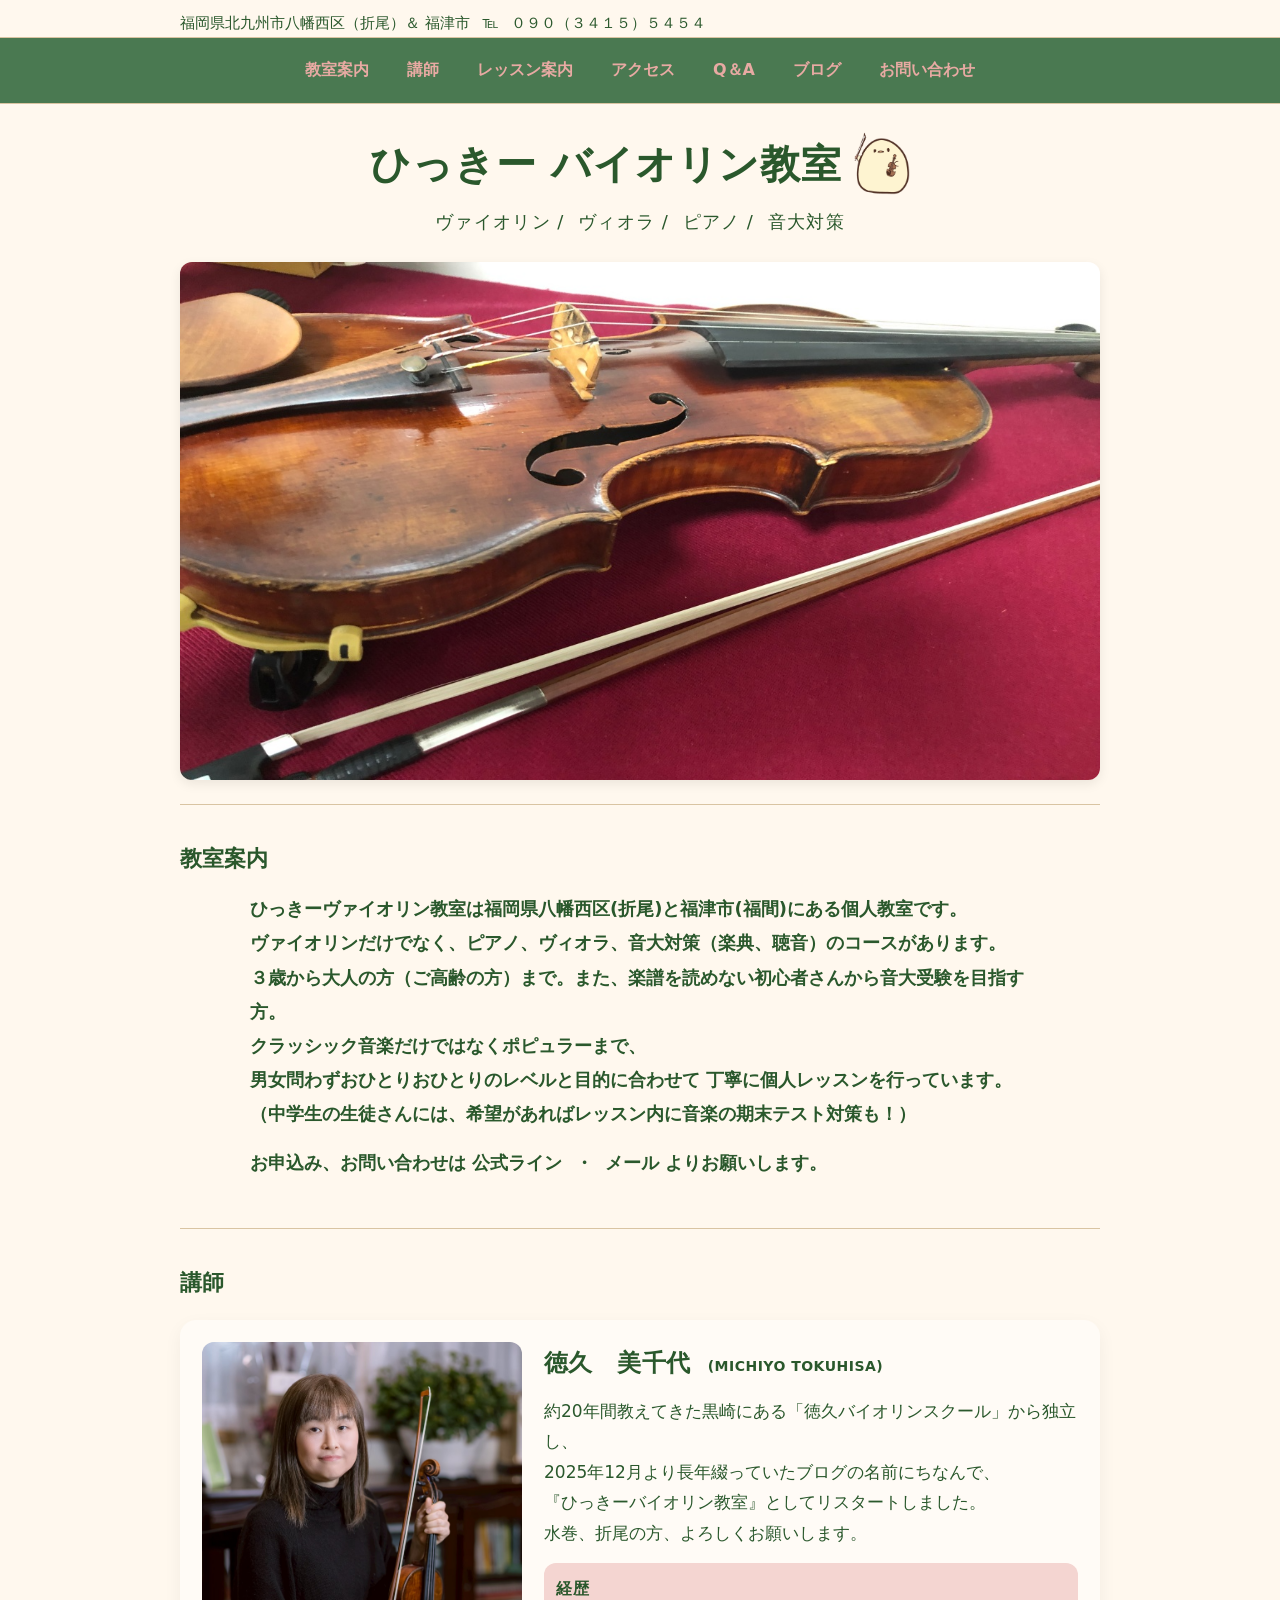
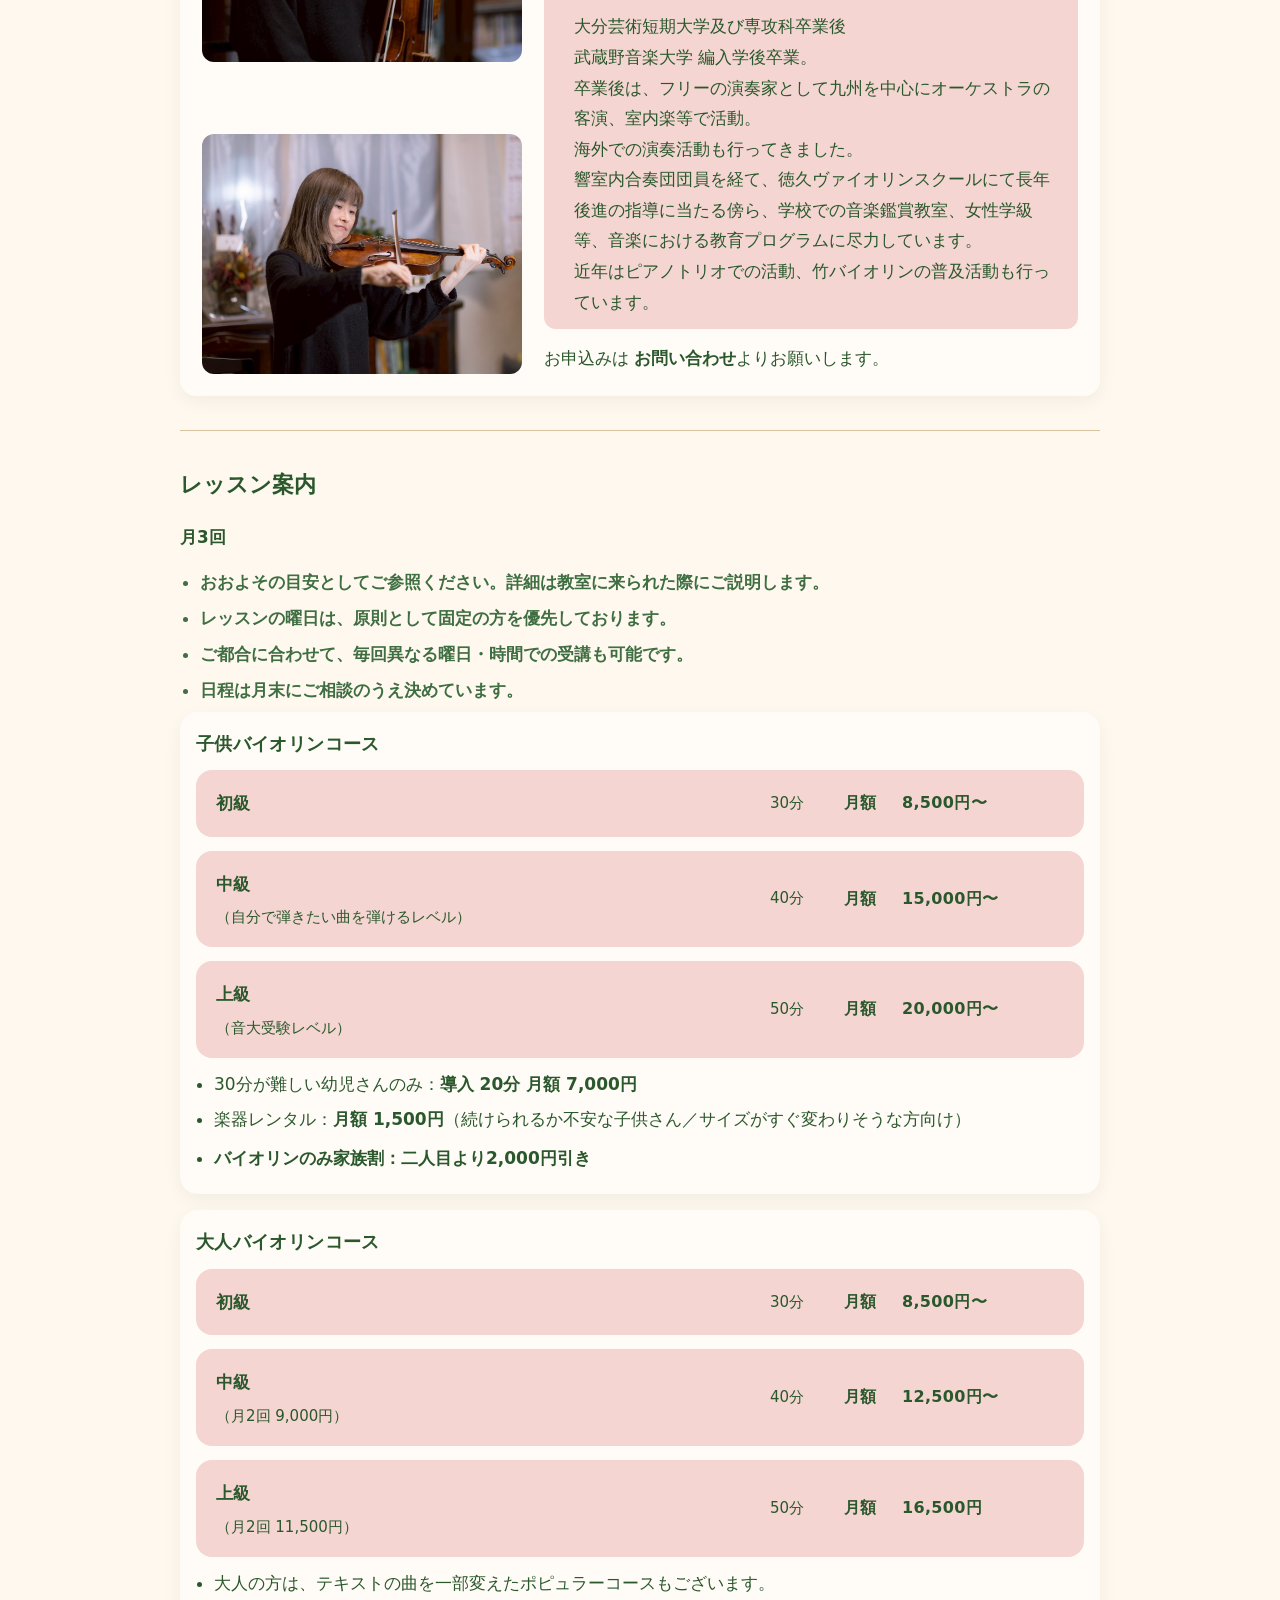
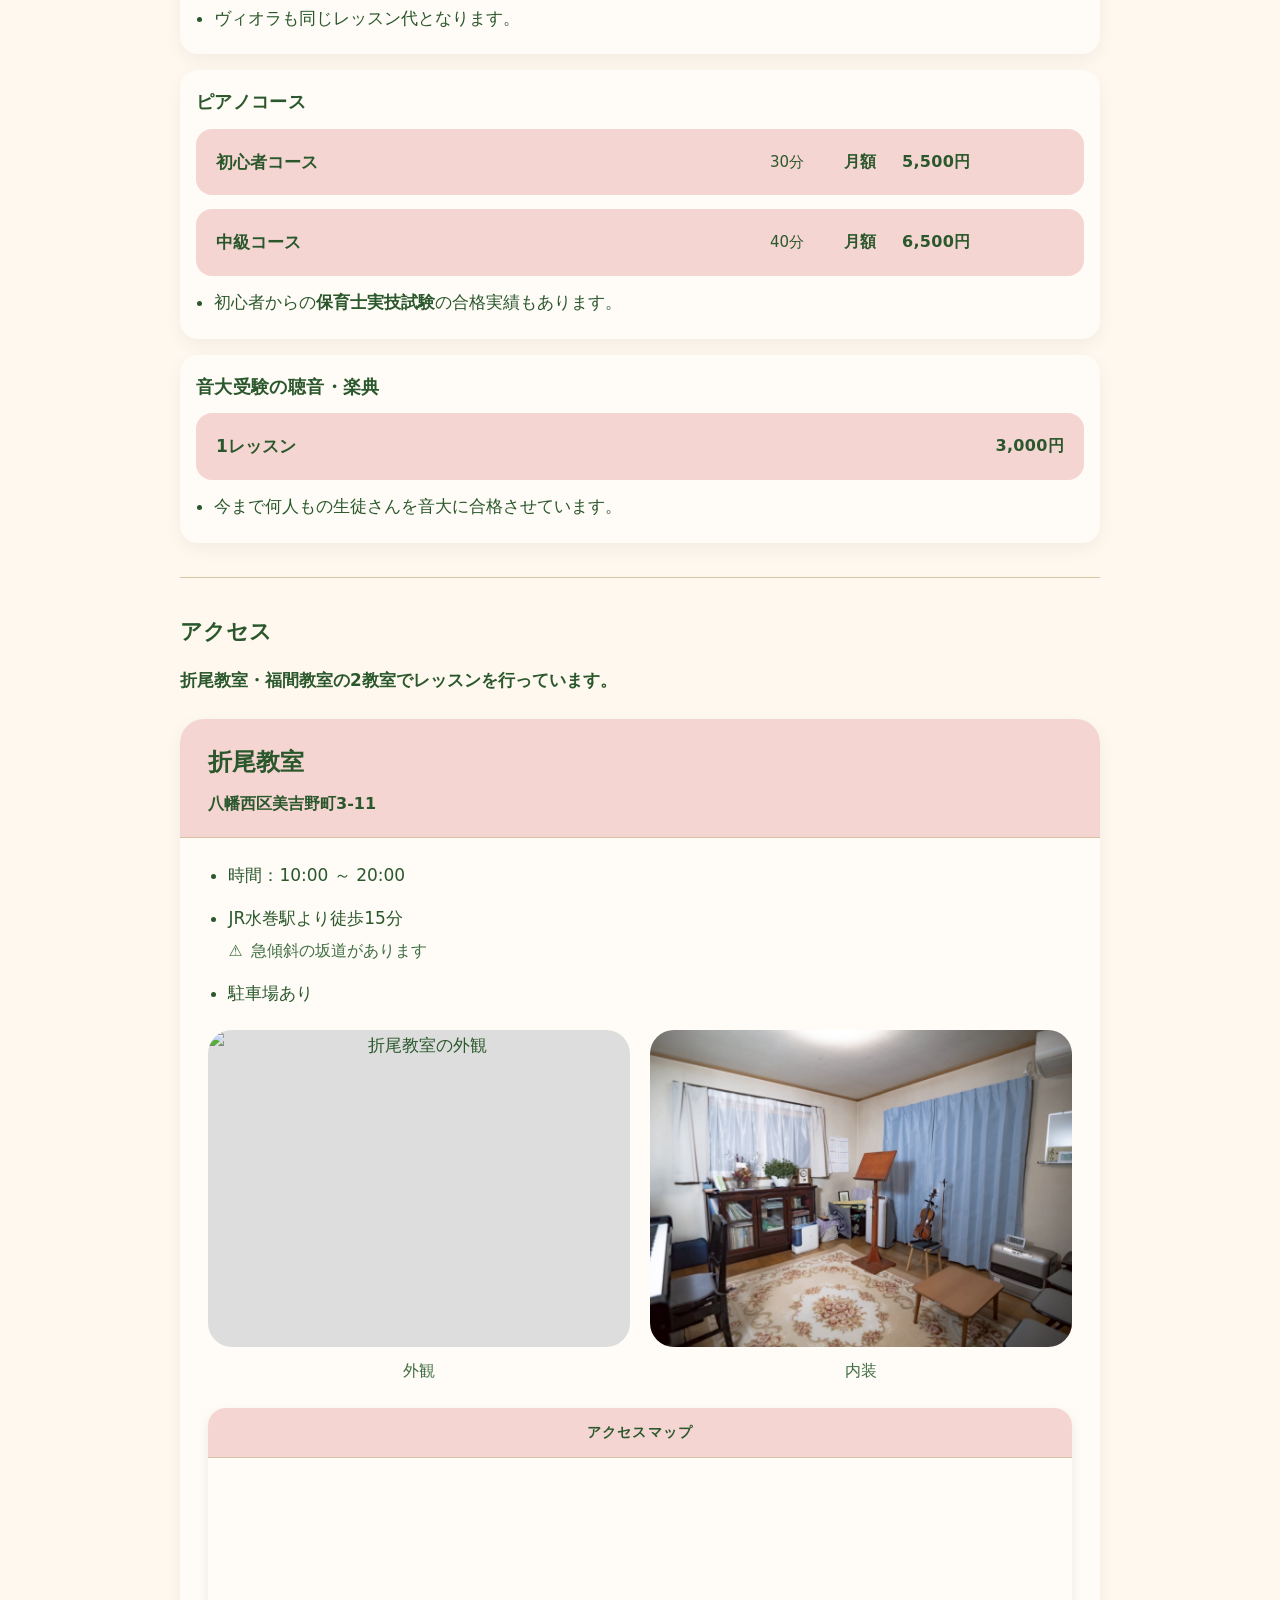
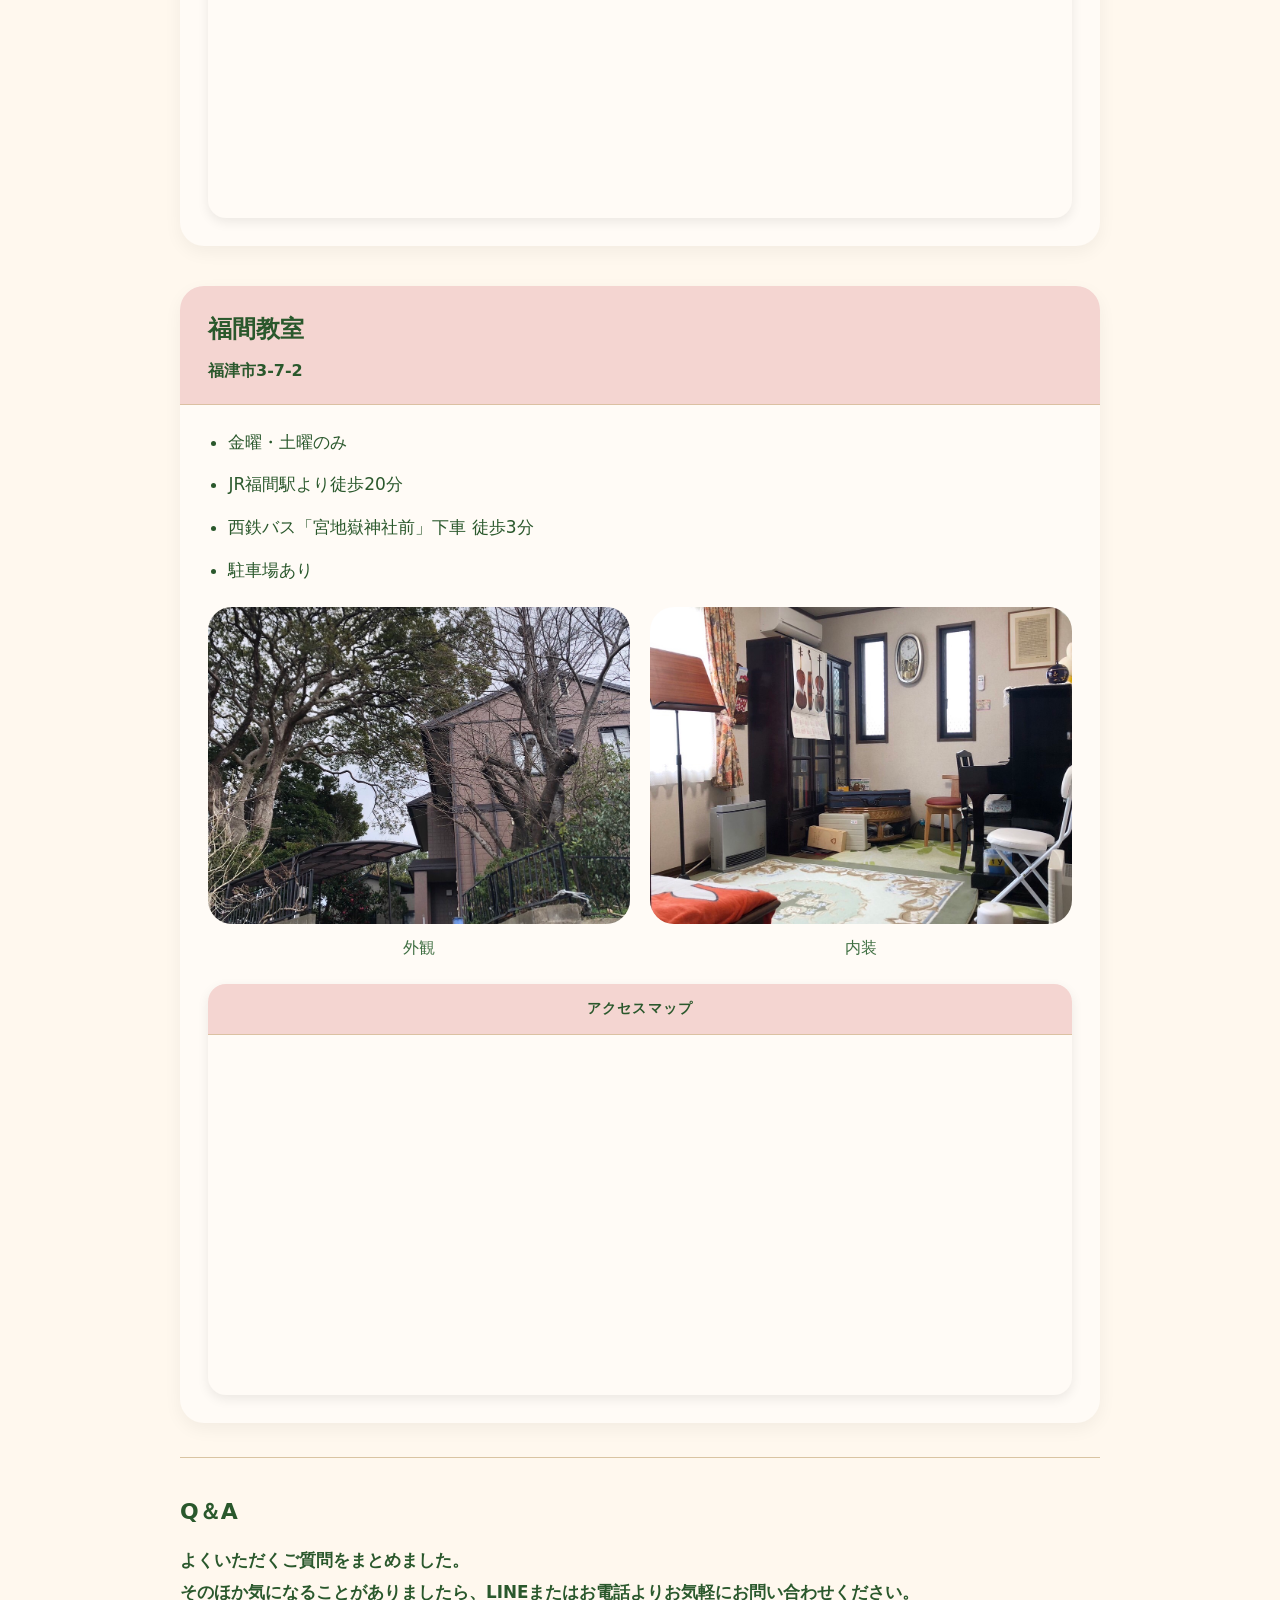
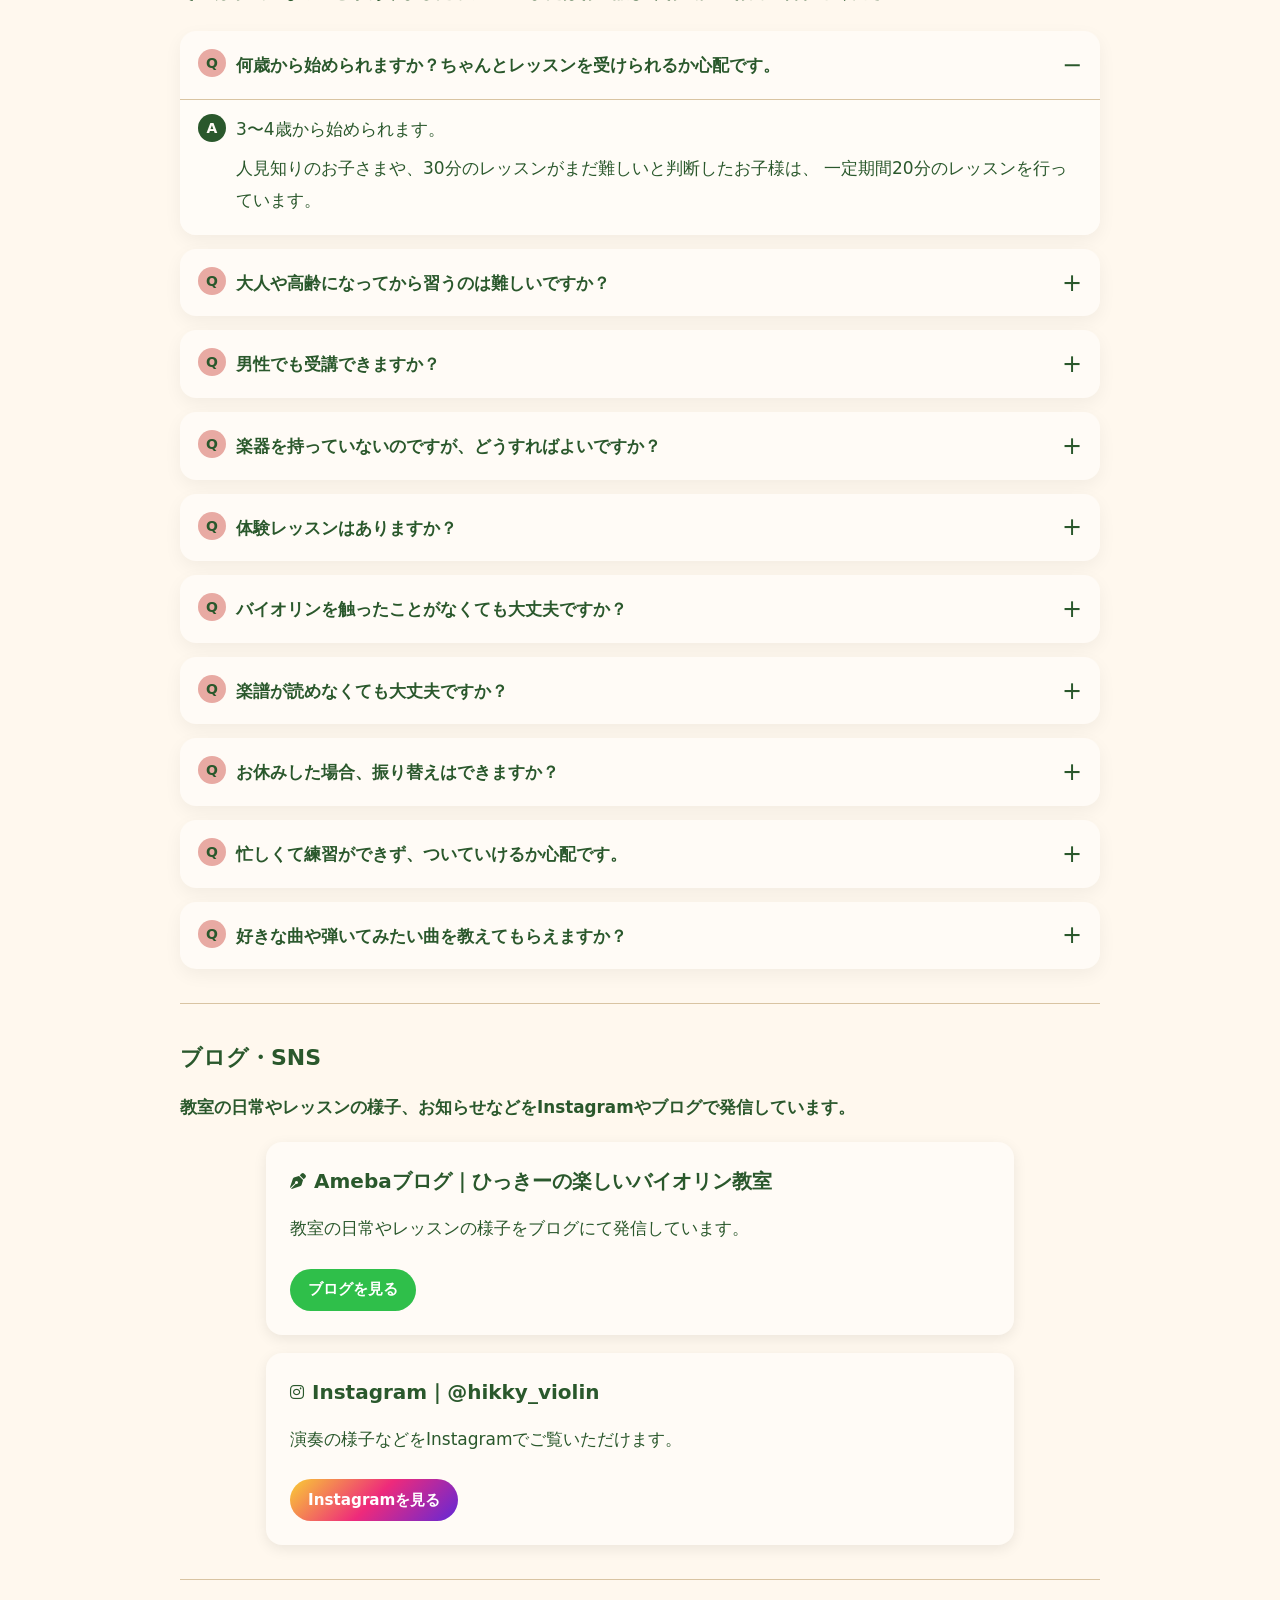
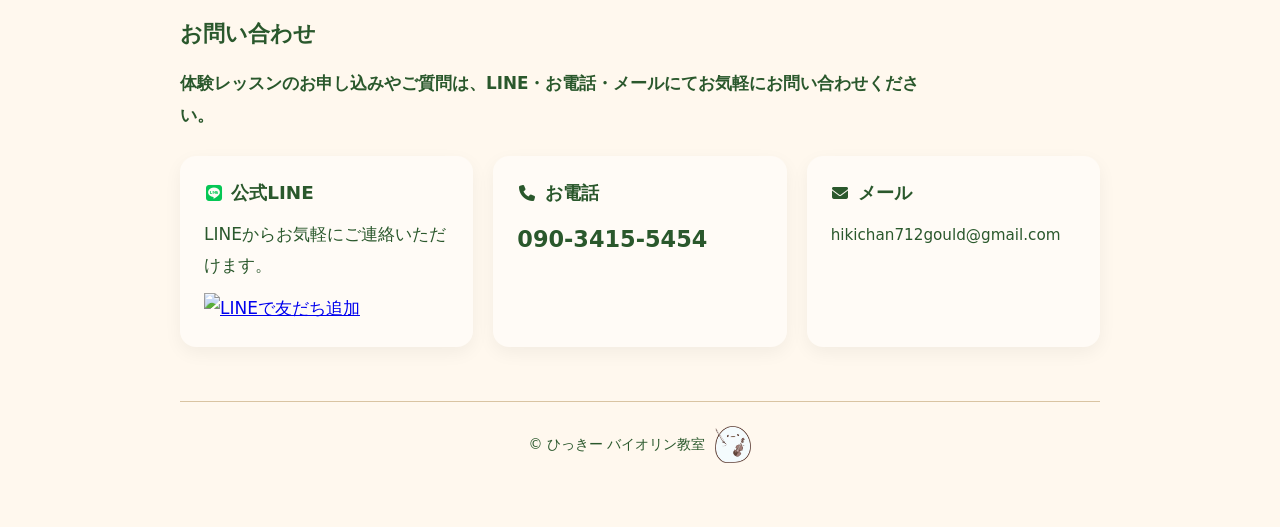
==== commit 9018ae15: "googleに登録用" ====
--- a/index.html
+++ b/index.html
@@ -12,6 +12,17 @@
   referrerpolicy="no-referrer"
   />
 </head>
+
+<!-- Google tag (gtag.js) -->
+<script async src="https://www.googletagmanager.com/gtag/js?id=G-NC5FSBCVNK"></script>
+<script>
+  window.dataLayer = window.dataLayer || [];
+  function gtag(){dataLayer.push(arguments);}
+  gtag('js', new Date());
+
+  gtag('config', 'G-NC5FSBCVNK');
+</script>
+
 <body>
   <div class="topline">
     <span>福岡県北九州市八幡西区（折尾）＆ 福津市</span>
--- a/style.css
+++ b/style.css
@@ -1,12 +1,12 @@
 :root {
-  --base: #f3deb9;
+  --base: #fff8ee;
   --base_2: color-mix(in srgb, var(--base) 50%, #fff);
   --accent: #e8aaa3;
   --accent_2: color-mix(in srgb, var(--accent) 50%, #fff);
   --sub: #2a582c;
-  --sub2:rgb(74, 121, 81);
+  --sub2: rgb(74, 121, 81);
   --line: #d9c4a2;
-  --white: #fffaf0;
+  --white: #fffbf6;
   --muted: #3e6e41;
   --max: 920px;
   --shadow-sm: 0 4px 12px rgba(0, 0, 0, 0.08);
@@ -59,9 +59,8 @@
 .topline a,
 .contactline a,
 .teacher-cta a,
-.lesson-cta a,
-.qa-contact a,
-.contact-tel a {
+.contact-tel a,
+.contact-note {
   color: inherit;
   text-decoration: none;
 }
@@ -69,16 +68,74 @@
 .topline a:hover,
 .contactline a:hover,
 .teacher-cta a:hover,
-.lesson-cta a:hover,
-.qa-contact a:hover,
-.contact-tel a:hover {
+.contact-tel a:hover,
+.contact-note:hover {
   text-decoration: underline;
 }
 
-/* hero */
+.tabbar {
+  position: sticky;
+  top: 0;
+  z-index: 50;
+  background: var(--sub2);
+  border-top: 1px solid var(--line);
+  border-bottom: 1px solid var(--line);
+}
+
+.menu {
+  display: flex;
+  flex-wrap: wrap;
+  justify-content: center;
+  gap: 14px;
+  padding: 10px 16px;
+  font-size: 16px;
+}
+
+.menu a {
+  padding: 8px 12px;
+  border-radius: 999px;
+  color: var(--accent);
+  text-decoration: none;
+  font-weight: 600;
+  transition: 0.2s ease;
+}
+
+.menu a:hover {
+  background: var(--accent);
+  color: var(--sub);
+}
+
 .hero {
   padding-top: 8px;
   text-align: center;
+}
+
+.title {
+  margin: 6px 0;
+  color: var(--sub);
+  font-size: 40px;
+  font-weight: 700;
+  letter-spacing: 0.02em;
+}
+
+.title-with-icon {
+  display: flex;
+  align-items: center;
+  justify-content: center;
+  gap: 12px;
+  flex-wrap: wrap;
+}
+
+.title-icon {
+  width: 56px;
+  height: auto;
+}
+
+.course-line {
+  margin: 0 0 10px;
+  color: var(--sub);
+  font-size: 18px;
+  letter-spacing: 0.08em;
 }
 
 .hero-image {
@@ -95,74 +152,6 @@
   box-shadow: var(--shadow-sm);
 }
 
-.title {
-  margin: 6px 0;
-  color: var(--sub);
-  font-size: 40px;
-  font-weight: 700;
-  letter-spacing: 0.02em;
-}
-
-.title-with-icon {
-  display: flex;
-  align-items: center;
-  justify-content: center;
-  gap: 12px;
-  flex-wrap: wrap;
-}
-
-.title-icon {
-  width: 56px;
-  height: auto;
-}
-
-@media (max-width: 640px) {
-  .title-icon {
-    width: 44px;
-  }
-}
-
-.course-line {
-  margin: 0 0 10px;
-  color: var(--sub);
-  font-size: 18px;
-  letter-spacing: 0.08em;
-}
-
-/* tab */
-.tabbar {
-  position: sticky;
-  top: 0;
-  z-index: 50;
-  background: var(--sub2);
-  border-top: 1px solid var(--line);
-  border-bottom: 1px solid var(--line);
-}
-
-.menu {
-  display: flex;
-  flex-wrap: wrap;
-  justify-content: center;
-  gap: 14px;
-  padding: 10px 16px;
-  font-size: 16px;
-}
-
-.menu a {
-  padding: 8px 12px;
-  border-radius: 999px;
-  color: var(--accent);
-  text-decoration: none;
-  transition: 0.2s ease;
-  font-weight: 600;
-}
-
-.menu a:hover {
-  background: var(--accent);
-  color: var(--sub);
-}
-
-/* common section */
 .section {
   padding: 34px 0;
   border-top: 1px solid var(--line);
@@ -174,6 +163,16 @@
   color: var(--sub);
   font-size: 22px;
   font-weight: 700;
+}
+
+.intro,
+.access-lead,
+.qa-lead,
+.contact-lead,
+.blog-card-lead {
+  font-size: 1.05rem;
+  font-weight: 600;
+  line-height: 1.8;
 }
 
 .intro,
@@ -185,7 +184,6 @@
 
 .intro {
   margin: 0 auto;
-  font-size: 16px;
 }
 
 .intro p {
@@ -203,72 +201,43 @@
   margin-top: 6px;
 }
 
-.footer {
-  margin-top: 20px;
-  padding-top: 24px;
-  border-top: 1px solid var(--line);
-  color: var(--sub);
-  font-size: 14px;
-}
-
-.footer p {
-  margin: 0;
-  text-align: center;
+.teacher-card,
+.lesson-card,
+.access-card,
+.qa-item,
+.blog-link-card,
+.contact-card,
+.access-map {
+  box-shadow: var(--shadow-md);
+}
+
+@media (min-width: 900px) {
+  body {
+    font-size: 17px;
+  }
+
+  .intro {
+    max-width: 780px;
+    font-size: 18px;
+    line-height: 1.9;
+  }
+
+  .intro p {
+    margin-bottom: 14px;
+  }
+
+  .contactline {
+    line-height: 1.9;
+  }
+}
+
+@media (max-width: 640px) {
+  .title-icon {
+    width: 44px;
+  }
 }
 
 /* teacher */
-
-.teacher-photo {
-  min-width: 0;
-}
-
-.teacher-body {
-  min-width: 0;
-}
-
-.teacher-photo-grid {
-  display: grid;
-  grid-template-columns: 1fr 1fr;
-  gap: 10px;
-}
-
-.teacher-photo-grid img {
-  display: block;
-  width: 100%;
-  aspect-ratio: 3 / 4;
-  object-fit: cover;
-  border-radius: var(--radius-sm);
-}
-
-/* PC時：講師紹介全体を2カラム、
-   左の写真エリアだけ縦2列にする */
-@media (min-width:700px) {
-  .teacher-card {
-    display: grid;
-    grid-template-columns: 320px 1fr;
-    gap: 22px;
-    align-items: start;
-  }
-  .teacher-photo-grid {
-    display: grid;
-    grid-template-columns: 1fr;
-    height: 100%;
-    align-content: space-between;
-  }
-
-  .teacher-photo-grid img:first-child {
-    aspect-ratio: 1 / 1;
-    object-fit: cover;
-    margin-bottom: 15px;
-  }
-
-  .teacher-photo-grid img:nth-child(2) {
-    aspect-ratio: 4 / 3;
-    object-fit: cover;
-    align-self: end;
-  }
-}
-
 .teacher-card {
   display: grid;
   gap: 18px;
@@ -280,6 +249,26 @@
   box-shadow: var(--shadow-md);
 }
 
+.teacher-photo,
+.teacher-body,
+.price-left {
+  min-width: 0;
+}
+
+.teacher-photo-grid {
+  display: grid;
+  grid-template-columns: 1fr 1fr;
+  gap: 10px;
+}
+
+.teacher-photo-grid img {
+  display: block;
+  width: 100%;
+  aspect-ratio: 3 / 4;
+  object-fit: cover;
+  border-radius: var(--radius-sm);
+}
+
 .teacher-name {
   margin: 0 0 10px;
   font-size: 22px;
@@ -316,10 +305,6 @@
   padding-left: 18px;
 }
 
-.teacher-list li {
-  margin-bottom: 6px;
-}
-
 .teacher-cta {
   margin: 14px 0 0;
 }
@@ -328,16 +313,62 @@
   font-weight: 700;
 }
 
+@media (min-width: 700px) {
+  .teacher-card {
+    grid-template-columns: 320px 1fr;
+    gap: 22px;
+  }
+
+  .teacher-photo-grid {
+    grid-template-columns: 1fr;
+    height: 100%;
+    align-content: space-between;
+  }
+
+  .teacher-photo-grid img:first-child {
+    aspect-ratio: 1 / 1;
+    margin-bottom: 15px;
+  }
+
+  .teacher-photo-grid img:nth-child(2) {
+    aspect-ratio: 4 / 3;
+    align-self: end;
+  }
+}
+
+@media (min-width: 900px) {
+  .teacher-card {
+    padding: 22px;
+  }
+
+  .teacher-name {
+    font-size: 24px;
+  }
+}
+
 /* lesson */
-/* lesson */
-.lesson-wrap {
-  margin-top: 14px;
-}
-
-.lesson-lead {
-  max-width: 780px;
-  margin: 0 0 18px;
-  line-height: 1.9;
+.lesson-summary {
+  margin-top: 18px;
+}
+
+.lesson-main {
+  margin: 0 0 14px;
+  color: var(--sub);
+  font-size: 1.05rem;
+  line-height: 1.8;
+}
+
+.lesson-summary-list {
+  margin: 0;
+  padding-left: 1.2em;
+  color: var(--muted);
+  font-size: 1.05rem;
+  font-weight: 600;
+  line-height: 1.8;
+}
+
+.lesson-summary-list li {
+  margin-bottom: 6px;
 }
 
 .lesson-grid {
@@ -366,17 +397,6 @@
   letter-spacing: 0.02em;
 }
 
-.badge {
-  display: inline-block;
-  padding: 4px 10px;
-  border-radius: 999px;
-  background: var(--accent_2);
-  color: var(--sub);
-  font-size: 12px;
-  font-weight: 700;
-  white-space: nowrap;
-}
-
 .price-table {
   display: grid;
   gap: 14px;
@@ -397,17 +417,12 @@
   grid-template-columns: minmax(0, 1fr) 220px;
 }
 
-.price-left {
-  min-width: 0;
-}
-
 .price-title {
   font-weight: 800;
 }
 
 .price-note,
-.price-time,
-.lesson-bigprice-label {
+.price-time {
   color: var(--sub);
   font-size: 15px;
 }
@@ -426,16 +441,8 @@
 }
 
 .price-time {
-  color: var(--sub);
   text-align: center;
   white-space: nowrap;
-}
-
-.price-money,
-.lesson-bigprice-money {
-  color: var(--sub);
-  font-weight: 900;
-  letter-spacing: 0.02em;
 }
 
 .price-money {
@@ -443,8 +450,11 @@
   grid-template-columns: 48px 1fr;
   align-items: baseline;
   column-gap: 10px;
+  color: var(--sub);
+  font-size: 16px;
+  font-weight: 900;
+  letter-spacing: 0.02em;
   white-space: nowrap;
-  font-size: 16px;
 }
 
 .price-money-single {
@@ -452,54 +462,14 @@
   text-align: right;
 }
 
-.price-label {
-  text-align: left;
-}
-
+.price-label,
 .price-amount {
   text-align: left;
+}
+
+.price-amount {
   font-variant-numeric: tabular-nums;
   font-feature-settings: "tnum";
-}
-
-.lesson-bigprice {
-  padding: 14px 12px;
-}
-
-.lesson-bigprice-money {
-  font-size: 20px;
-}
-
-.lesson-summary {
-  margin-top: 18px;
-}
-
-.lesson-main {
-  margin: 0 0 14px;
-  line-height: 1.8;
-  font-size: 1.05rem;
-  color: var(--sub);
-}
-
-.lesson-highlight {
-  display: inline-block;
-  margin-right: 8px;
-  padding: 4px 10px;
-  border-radius: 999px;
-  background: var(--white);
-  color: var(--sub);
-  font-weight: 700;
-}
-
-.lesson-summary-list {
-  margin: 0;
-  padding-left: 1.2em;
-  color: var(--muted);
-  line-height: 1.9;
-}
-
-.lesson-summary-list li {
-  margin-bottom: 6px;
 }
 
 .lesson-notes {
@@ -518,19 +488,36 @@
   font-weight: 800;
 }
 
-.lesson-cta {
-  margin-top: 18px;
-  padding: 14px 16px;
-  border-radius: 14px;
-  background: var(--white);
-}
-
-.lesson-cta-text {
-  margin: 0;
-}
-
-.lesson-cta a {
-  font-weight: 800;
+@media (max-width: 640px) {
+  .price-row,
+  .price-row-single {
+    grid-template-columns: 1fr;
+    align-items: start;
+    padding: 16px;
+  }
+
+  .price-right {
+    display: grid;
+    grid-template-columns: 64px 1fr;
+    gap: 10px;
+    width: 100%;
+  }
+
+  .price-right-single,
+  .price-money-single {
+    display: block;
+    width: 100%;
+    text-align: left;
+  }
+
+  .price-time {
+    text-align: left;
+  }
+
+  .price-money {
+    grid-template-columns: 42px 1fr;
+    font-size: 18px;
+  }
 }
 
 /* access */
@@ -555,9 +542,9 @@
 
 .access-name {
   margin: 0 0 6px;
+  color: var(--sub);
   font-size: 24px;
   font-weight: 800;
-  color: var(--sub);
 }
 
 .access-address {
@@ -618,8 +605,8 @@
 
 .access-photo-item figcaption {
   margin-top: 10px;
+  color: var(--muted);
   font-size: 16px;
-  color: var(--muted);
 }
 
 .access-map {
@@ -648,6 +635,62 @@
   width: 100%;
   height: 360px;
   border: 0;
+}
+
+@media (max-width: 767px) {
+  .access-grid {
+    gap: 32px;
+  }
+
+  .access-head {
+    padding: 18px 20px 16px;
+  }
+
+  .access-name {
+    font-size: 22px;
+  }
+
+  .access-address {
+    font-size: 15px;
+  }
+
+  .access-body {
+    padding: 18px 20px 0;
+  }
+
+  .access-photos {
+    gap: 14px;
+    padding: 18px 20px 0;
+  }
+
+  .access-photo-item img {
+    border-radius: 18px;
+  }
+
+  .access-photo-item figcaption {
+    font-size: 14px;
+  }
+
+  .access-map {
+    width: calc(100% - 40px);
+    margin: 18px auto 20px;
+    border-radius: 16px;
+  }
+
+  .access-map-title {
+    padding: 10px 14px;
+    font-size: 13px;
+  }
+
+  .access-map iframe {
+    height: 260px;
+  }
+}
+
+@media (max-width: 520px) {
+  .access-photos {
+    grid-template-columns: 1fr;
+  }
 }
 
 /* qa */
@@ -751,48 +794,19 @@
   line-height: 1.9;
 }
 
-.qa-contact {
-  margin-top: 20px;
-  padding: 18px 20px;
-  border-radius: var(--radius-md);
-  background: var(--base);
-}
-
-.qa-contact p {
-  margin: 0;
-  line-height: 1.9;
-}
-
-.qa-contact a {
-  color: var(--sub);
-  font-weight: 700;
+@media (max-width: 640px) {
+  .qa-item summary {
+    padding: 16px 46px 16px 16px;
+  }
+
+  .qa-answer {
+    padding: 0 16px 16px;
+  }
 }
 
 /* blog */
-
-.intro,
-.lesson-summary-list,
-.blog-card-lead,
-.contact-lead,
-.access-lead,
-.qa-lead {
-  font-size: 1.05rem;
-  font-weight: 600;
-  line-height: 1.8;
-}
-
-.blog-card-group {
-  padding: 24px;
-  border-radius: var(--radius-md);
-  background: var(--white);
-  color: var(--sub);
-}
-
 .blog-card-lead {
   margin: 0 0 20px;
-  font-size: 1.05rem;
-  font-weight: 600;
-  line-height: 1.8;
 }
 
 .blog-link-card {
@@ -817,7 +831,6 @@
   box-shadow: var(--shadow-lg);
 }
 
-.blog-link-card,
 .blog-link-card:visited,
 .blog-link-card:hover,
 .blog-link-card:active {
@@ -857,7 +870,6 @@
   white-space: nowrap;
 }
 
-.blog-link-button,
 .blog-link-button:visited,
 .blog-link-button:hover,
 .blog-link-button:active {
@@ -871,6 +883,20 @@
 
 .instagram-card .blog-link-button {
   background: linear-gradient(135deg, #f9ce34, #ee2a7b, #6228d7);
+}
+
+@media (max-width: 600px) {
+  .blog-card-lead {
+    font-size: 1rem;
+  }
+
+  .blog-link-card {
+    padding: 20px;
+  }
+
+  .blog-link-card h3 {
+    font-size: 1.1rem;
+  }
 }
 
 /* contact */
@@ -927,31 +953,6 @@
   line-height: 1.8;
 }
 
-.contact-button {
-  display: inline-block;
-  margin-top: 8px;
-  padding: 10px 18px;
-  border-radius: 999px;
-  color: #fff;
-  font-size: 0.95rem;
-  font-weight: 700;
-  text-decoration: none;
-  transition: transform 0.2s ease, opacity 0.2s ease;
-}
-
-.contact-button:hover {
-  transform: translateY(-1px);
-  opacity: 0.92;
-}
-
-.contact-button-line {
-  background: #06c755;
-}
-
-.contact-button-mail {
-  background: #7d6b6d;
-}
-
 .contact-tel {
   margin: 6px 0 10px;
 }
@@ -960,17 +961,37 @@
   color: var(--sub);
   font-size: 1.4rem;
   font-weight: 800;
-  text-decoration: none;
 }
 
 .contact-note {
   margin-top: 12px;
   font-size: 0.95rem;
   line-height: 1.7;
-  color: var(--sub);
+}
+
+@media (max-width: 600px) {
+  .contact-card {
+    padding: 20px;
+  }
+
+  .contact-title {
+    font-size: 1.05rem;
+  }
+
+  .contact-tel a {
+    font-size: 1.25rem;
+  }
 }
 
 /* footer */
+.footer {
+  margin-top: 20px;
+  padding-top: 24px;
+  border-top: 1px solid var(--line);
+  color: var(--sub);
+  font-size: 14px;
+}
+
 .footer-inner {
   display: flex;
   align-items: center;
@@ -979,175 +1000,13 @@
   flex-wrap: wrap;
 }
 
+.footer p {
+  margin: 0;
+  text-align: center;
+}
+
 .footer-icon {
   width: 36px;
   height: auto;
   opacity: 0.9;
 }
-
-/* responsive */
-@media (min-width: 900px) {
-  body {
-    font-size: 17px;
-  }
-
-  .intro {
-    max-width: 780px;
-    font-size: 18px;
-    line-height: 1.9;
-  }
-
-  .intro p {
-    margin-bottom: 14px;
-  }
-
-  .contactline {
-    line-height: 1.9;
-  }
-
-  .teacher-card {
-    grid-template-columns: 320px 1fr;
-    gap: 22px;
-    padding: 22px;
-  }
-
-  .teacher-name {
-    font-size: 24px;
-  }
-}
-
-
-
-
-@media (max-width: 767px) {
-  .access-grid {
-    gap: 32px;
-  }
-
-  .access-head {
-    padding: 18px 20px 16px;
-  }
-
-  .access-name {
-    font-size: 22px;
-  }
-
-  .access-address {
-    font-size: 15px;
-  }
-
-  .access-body {
-    padding: 18px 20px 0;
-  }
-
-  .access-photos {
-    grid-template-columns: 1fr 1fr;
-    gap: 14px;
-    padding: 18px 20px 0;
-  }
-
-  .access-photo-item img {
-    border-radius: 18px;
-  }
-
-  .access-photo-item figcaption {
-    font-size: 14px;
-  }
-
-  .access-map {
-    width: calc(100% - 40px);
-    margin: 18px auto 20px;
-    border-radius: 16px;
-  }
-
-  .access-map-title {
-    padding: 10px 14px;
-    font-size: 13px;
-  }
-
-  .access-map iframe {
-    height: 260px;
-  }
-}
-
-@media (max-width: 640px) {
-  .qa-item summary {
-    padding: 16px 46px 16px 16px;
-  }
-
-  .qa-answer {
-    padding: 0 16px 16px;
-  }
-}
-
-@media (max-width: 640px) {
-  .price-row,
-  .price-row-single,
-  .lesson-bigprice {
-    grid-template-columns: 1fr;
-    align-items: start;
-    padding: 16px;
-  }
-
-  .price-right {
-    display: grid;
-    grid-template-columns: 64px 1fr;
-    gap: 10px;
-    width: 100%;
-  }
-
-  .price-right-single {
-    display: block;
-    width: 100%;
-  }
-
-  .price-time {
-    text-align: left;
-  }
-
-  .price-money {
-    grid-template-columns: 42px 1fr;
-    font-size: 18px;
-  }
-
-  .price-money-single {
-    text-align: left;
-  }
-}
-
-
-@media (max-width: 600px) {
-  .blog-card-group {
-    padding: 20px 16px;
-  }
-
-  .blog-card-lead {
-    font-size: 1rem;
-  }
-
-  .blog-link-card {
-    padding: 20px;
-  }
-
-  .blog-link-card h3 {
-    font-size: 1.1rem;
-  }
-
-  .contact-card {
-    padding: 20px;
-  }
-
-  .contact-title {
-    font-size: 1.05rem;
-  }
-
-  .contact-tel a {
-    font-size: 1.25rem;
-  }
-}
-
-@media (max-width: 520px) {
-  .access-photos {
-    grid-template-columns: 1fr;
-  }
-}
